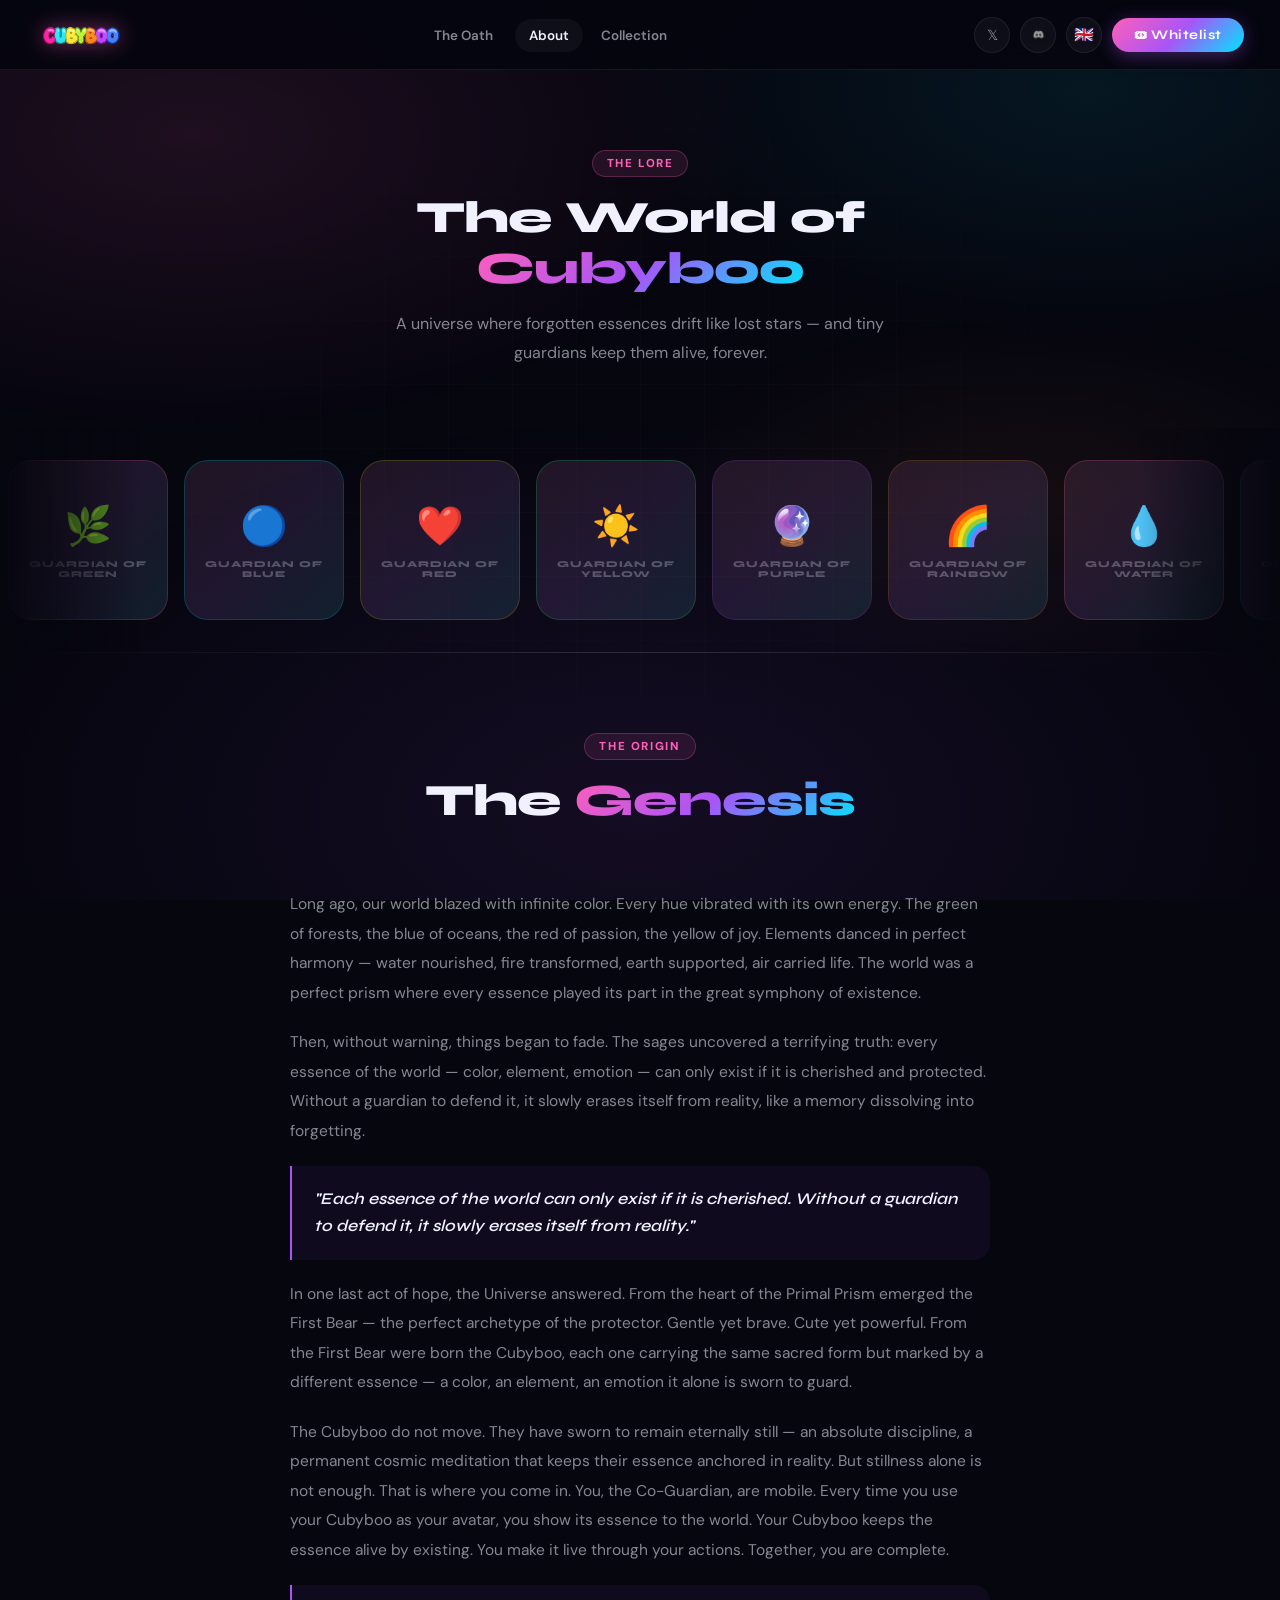
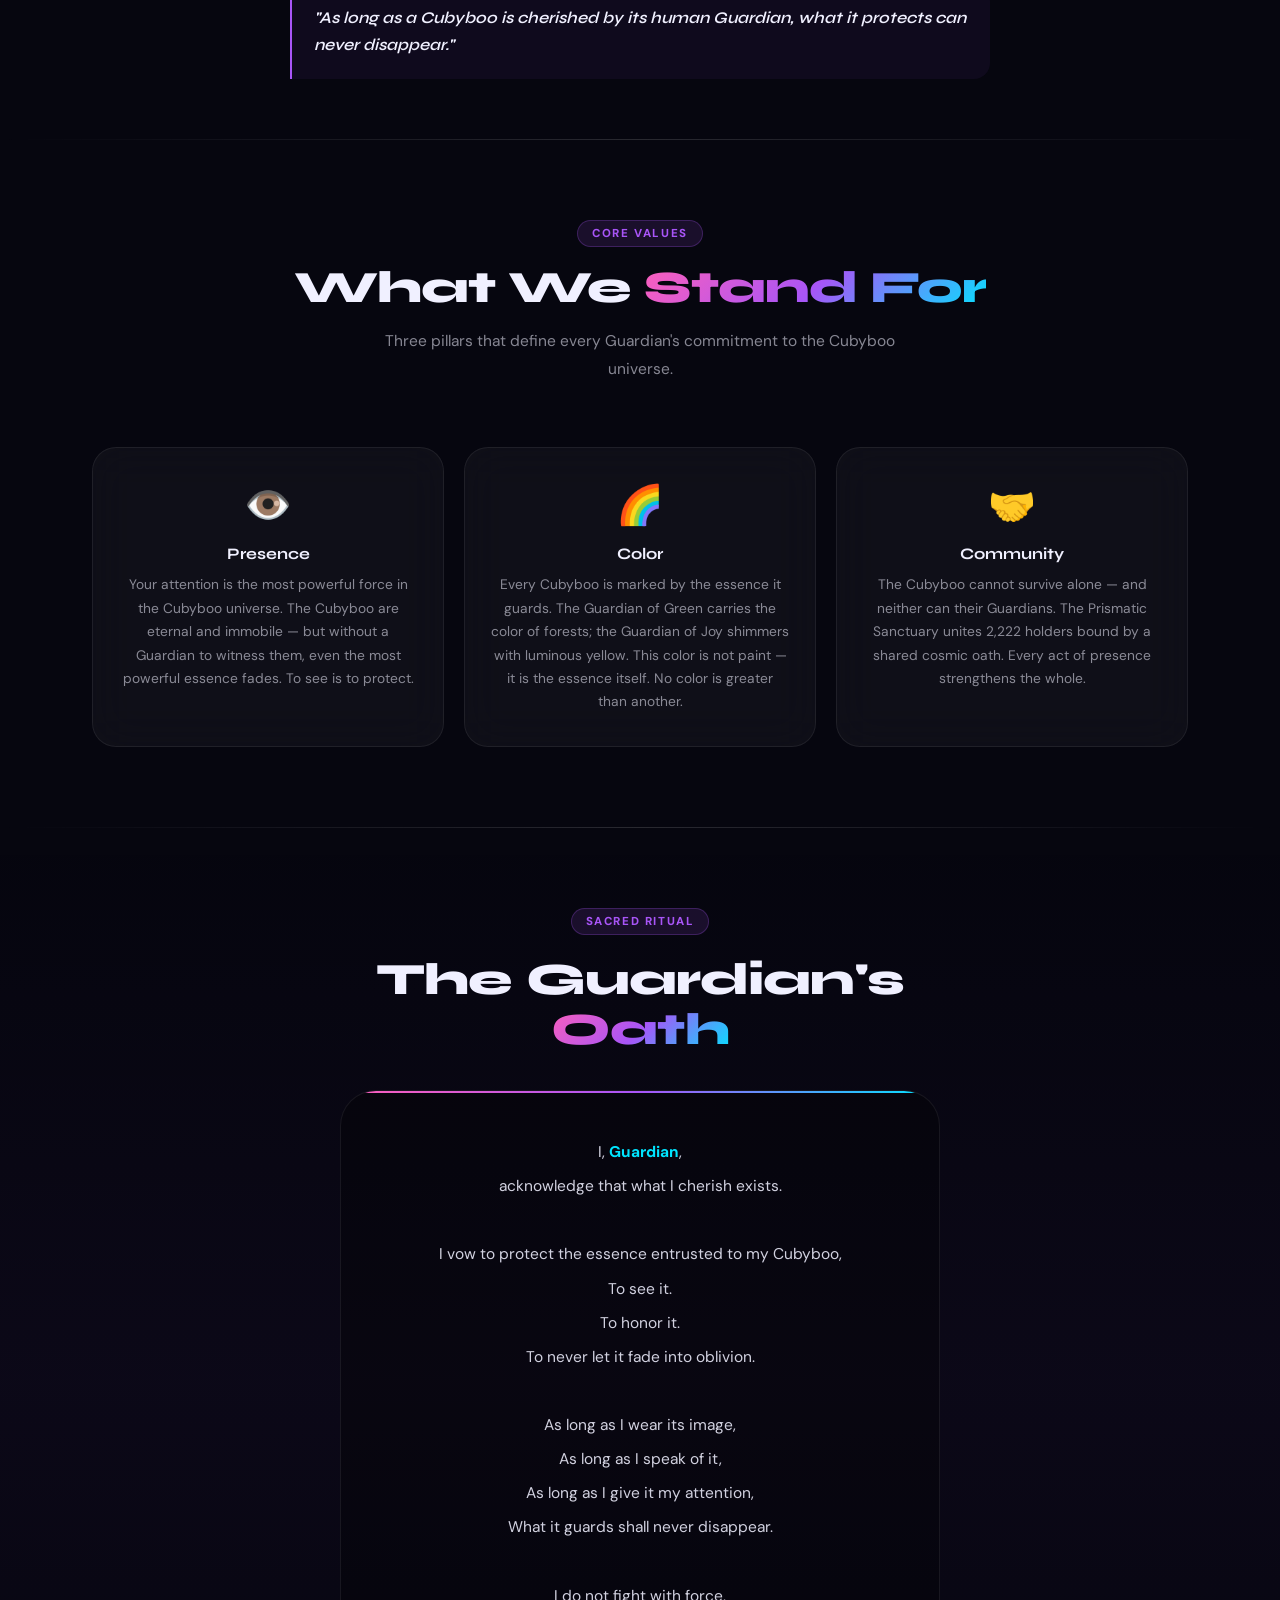
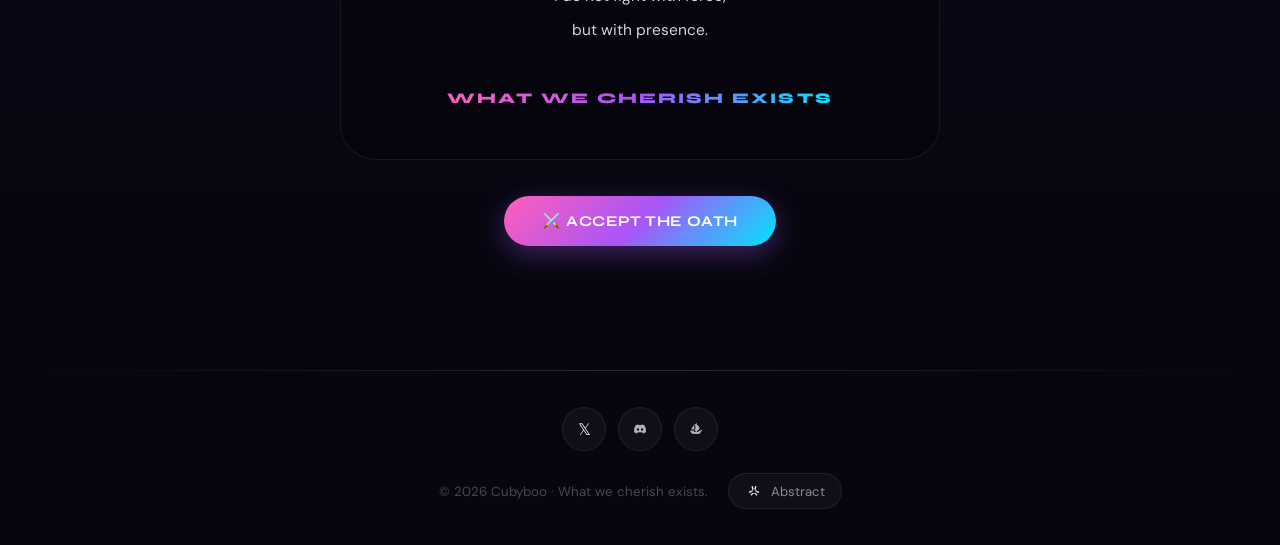
==== about.html @ d386bf65 "Add files via upload" ====
<!DOCTYPE html>
<html lang="en">
<head>
  <meta charset="UTF-8">
  <meta name="viewport" content="width=device-width, initial-scale=1.0">
  <title>About — Cubyboo</title>
  <link rel="preconnect" href="https://fonts.googleapis.com">
  <link rel="preconnect" href="https://fonts.gstatic.com" crossorigin>
  <link href="https://fonts.googleapis.com/css2?family=Syne:wght@400;600;700;800&family=DM+Sans:wght@300;400;500;600;700&display=swap" rel="stylesheet">
  <link rel="stylesheet" href="style.css">
  <style>
    .page-body{padding-top:var(--nav-h);}
    .about-hero{padding:80px 0 60px;text-align:center;}
    .about-hero h1{margin-top:16px;margin-bottom:16px;}
    .about-hero p{font-size:1rem;color:var(--muted);max-width:520px;margin:0 auto;line-height:1.8;}
    .nft-scroll-section{padding:0;overflow:hidden;position:relative;}
    .nft-scroll-section::before,.nft-scroll-section::after{content:'';position:absolute;top:0;bottom:0;width:140px;z-index:2;pointer-events:none;}
    .nft-scroll-section::before{left:0;background:linear-gradient(90deg,var(--bg),transparent);}
    .nft-scroll-section::after{right:0;background:linear-gradient(-90deg,var(--bg),transparent);}
    .nft-track-wrap{display:flex;width:max-content;animation:nftScroll 45s linear infinite;}
    .nft-track-wrap:hover{animation-play-state:paused;}
    .nft-track{display:flex;gap:16px;padding:32px 8px;}
    .nft-card{width:160px;height:160px;border-radius:var(--r-lg);background:var(--surface);border:1px solid var(--border);flex-shrink:0;overflow:hidden;transition:transform .3s,border-color .3s;}
    .nft-card:hover{transform:translateY(-8px) scale(1.05);}
    .nft-card img{width:100%;height:100%;object-fit:cover;display:block;}
    .nft-placeholder{width:100%;height:100%;display:flex;flex-direction:column;align-items:center;justify-content:center;gap:8px;background:linear-gradient(135deg,rgba(255,95,186,.07),rgba(168,85,247,.09),rgba(0,229,255,.07));}
    .nft-placeholder-icon{font-size:2.4rem;}
    .nft-placeholder-label{font-family:'Syne',sans-serif;font-size:.56rem;font-weight:800;letter-spacing:.1em;text-transform:uppercase;color:var(--dim);text-align:center;padding:0 8px;}
    .nft-card:nth-child(6n+1){border-color:rgba(255,95,186,.25);}
    .nft-card:nth-child(6n+2){border-color:rgba(0,229,255,.22);}
    .nft-card:nth-child(6n+3){border-color:rgba(255,224,64,.2);}
    .nft-card:nth-child(6n+4){border-color:rgba(77,255,160,.2);}
    .nft-card:nth-child(6n+5){border-color:rgba(168,85,247,.22);}
    .nft-card:nth-child(6n+6){border-color:rgba(255,140,66,.2);}
    @keyframes nftScroll{from{transform:translateX(0);}to{transform:translateX(-50%);}}
    .lore-section{padding:80px 0 60px;}
    .lore-text{display:flex;flex-direction:column;gap:20px;max-width:700px;margin:0 auto;}
    .lore-text p{font-size:.97rem;color:var(--muted);line-height:1.9;}
    .lore-quote{padding:20px 22px;border-left:2px solid var(--purple);background:rgba(168,85,247,.06);border-radius:0 var(--r-md) var(--r-md) 0;}
    .lore-quote p{font-family:'Syne',sans-serif;font-size:1.02rem;font-weight:600;color:var(--text);font-style:italic;line-height:1.65;}
    .values-section{padding:80px 0;}
    .values-grid{display:grid;grid-template-columns:repeat(3,1fr);gap:20px;}
    .value-card{padding:32px 26px;text-align:center;}
    .value-icon{font-size:2.4rem;margin-bottom:14px;display:block;}
    .value-title{font-family:'Syne',sans-serif;font-size:1rem;font-weight:700;margin-bottom:10px;}
    .value-desc{font-size:.86rem;color:var(--muted);line-height:1.7;}
    @media(max-width:680px){.values-grid{grid-template-columns:1fr;}}
    .oath-teaser{padding:80px 0;text-align:center;background:linear-gradient(180deg,transparent,rgba(168,85,247,.04)50%,transparent);}
    .oath-box{background:rgba(0,0,0,.26);border:1px solid var(--border);border-radius:var(--r-xl);padding:44px 40px;max-width:600px;margin:0 auto 36px;position:relative;overflow:hidden;}
    .oath-box::before{content:'';position:absolute;top:0;left:0;right:0;height:2px;background:var(--grad);}
    .oath-box p{font-size:.97rem;line-height:2.2;text-align:center;color:rgba(240,240,255,.87);white-space:pre-line;}
    .oath-name{font-weight:700;color:var(--cyan);}
    .oath-sig{font-family:'Syne',sans-serif;font-size:.92rem;font-weight:800;letter-spacing:.14em;background:var(--grad);-webkit-background-clip:text;-webkit-text-fill-color:transparent;background-clip:text;}
    @media(max-width:600px){.oath-box{padding:28px 18px;}}
  </style>
</head>
<body>
<div class="bg-layer"><div class="bg-mesh"></div><div class="bg-grid"></div></div>
<div class="particles" id="js-particles"></div>

<nav class="navbar solid" id="js-navbar">
  <a href="index.html" class="nav-logo"><img src="cubyboo-logo.png" alt="Cubyboo"></a>
  <ul class="nav-links">
    <li><a href="home.html" data-i18n="nav_oath">The Oath</a></li>
    <li><a href="whitelist.html" id="nav-wl" style="display:none;" data-i18n="nav_whitelist">Whitelist</a></li>
    <li><a href="about.html" class="active" data-i18n="nav_about">About</a></li>
    <li><a href="collection.html" data-i18n="nav_collection">Collection</a></li>
  </ul>
  <div class="nav-right">
    <a href="https://twitter.com/Cubyboo_NFT" class="nav-social" target="_blank" rel="noopener">𝕏</a>
    <a href="#" class="nav-social" data-soon onclick="return false;"><img src="discord-icon.png" alt="Discord"></a>
    <div id="lang-selector"></div>
    <a href="home.html" class="nav-cta" id="nav-cta" data-i18n="nav_wl_btn">🎟 Whitelist</a>
  </div>
  <div class="nav-burger" id="js-burger"><span></span><span></span><span></span></div>
</nav>
<div class="nav-mobile" id="js-mobile-menu">
  <a href="home.html" data-i18n="nav_oath">The Oath</a>
  <a href="whitelist.html" id="mob-wl" style="display:none;color:var(--purple);font-weight:700;" data-i18n="nav_wl_btn">🎟 Whitelist</a>
  <a href="about.html" data-i18n="nav_about">About</a>
  <a href="collection.html" data-i18n="nav_collection">Collection</a>
</div>

<div class="wrapper page-body">
  <section class="about-hero">
    <div class="container--sm">
      <div class="reveal">
        <span class="eyebrow eyebrow--pink" data-i18n="about_eyebrow">The Lore</span>
        <h1 class="h-lg" data-i18n="about_title">The World of<br><span class="grad-text">Cubyboo</span></h1>
        <p data-i18n="about_sub">A universe where forgotten essences drift like lost stars.</p>
      </div>
    </div>
  </section>

  <!-- NFT SCROLL — replace nft-placeholder with <img src="nft-X.png"> when ready -->
  <div class="nft-scroll-section">
    <div class="nft-track-wrap" id="js-nft-wrap">
      <div class="nft-track" id="js-nft-track">
        <div class="nft-card"><div class="nft-placeholder"><span class="nft-placeholder-icon">🌿</span><span class="nft-placeholder-label">Guardian of Green</span></div></div>
        <div class="nft-card"><div class="nft-placeholder"><span class="nft-placeholder-icon">🔵</span><span class="nft-placeholder-label">Guardian of Blue</span></div></div>
        <div class="nft-card"><div class="nft-placeholder"><span class="nft-placeholder-icon">❤️</span><span class="nft-placeholder-label">Guardian of Red</span></div></div>
        <div class="nft-card"><div class="nft-placeholder"><span class="nft-placeholder-icon">☀️</span><span class="nft-placeholder-label">Guardian of Yellow</span></div></div>
        <div class="nft-card"><div class="nft-placeholder"><span class="nft-placeholder-icon">🔮</span><span class="nft-placeholder-label">Guardian of Purple</span></div></div>
        <div class="nft-card"><div class="nft-placeholder"><span class="nft-placeholder-icon">🌈</span><span class="nft-placeholder-label">Guardian of Rainbow</span></div></div>
        <div class="nft-card"><div class="nft-placeholder"><span class="nft-placeholder-icon">💧</span><span class="nft-placeholder-label">Guardian of Water</span></div></div>
        <div class="nft-card"><div class="nft-placeholder"><span class="nft-placeholder-icon">🔥</span><span class="nft-placeholder-label">Guardian of Fire</span></div></div>
        <div class="nft-card"><div class="nft-placeholder"><span class="nft-placeholder-icon">🏔️</span><span class="nft-placeholder-label">Guardian of Earth</span></div></div>
        <div class="nft-card"><div class="nft-placeholder"><span class="nft-placeholder-icon">🌪️</span><span class="nft-placeholder-label">Guardian of Air</span></div></div>
        <div class="nft-card"><div class="nft-placeholder"><span class="nft-placeholder-icon">💎</span><span class="nft-placeholder-label">Guardian of Crystal</span></div></div>
        <div class="nft-card"><div class="nft-placeholder"><span class="nft-placeholder-icon">😊</span><span class="nft-placeholder-label">Guardian of Joy</span></div></div>
        <div class="nft-card"><div class="nft-placeholder"><span class="nft-placeholder-icon">🦁</span><span class="nft-placeholder-label">Guardian of Courage</span></div></div>
        <div class="nft-card"><div class="nft-placeholder"><span class="nft-placeholder-icon">💕</span><span class="nft-placeholder-label">Guardian of Love</span></div></div>
        <div class="nft-card"><div class="nft-placeholder"><span class="nft-placeholder-icon">🌅</span><span class="nft-placeholder-label">Guardian of Hope</span></div></div>
        <div class="nft-card"><div class="nft-placeholder"><span class="nft-placeholder-icon">☮️</span><span class="nft-placeholder-label">Guardian of Peace</span></div></div>
        <div class="nft-card"><div class="nft-placeholder"><span class="nft-placeholder-icon">🌙</span><span class="nft-placeholder-label">Guardian of Dreams</span></div></div>
        <div class="nft-card"><div class="nft-placeholder"><span class="nft-placeholder-icon">🍂</span><span class="nft-placeholder-label">Guardian of Seasons</span></div></div>
        <div class="nft-card"><div class="nft-placeholder"><span class="nft-placeholder-icon">🎵</span><span class="nft-placeholder-label">Guardian of Music</span></div></div>
        <div class="nft-card"><div class="nft-placeholder"><span class="nft-placeholder-icon">🦸</span><span class="nft-placeholder-label">Guardian of Heroes</span></div></div>
        <div class="nft-card"><div class="nft-placeholder"><span class="nft-placeholder-icon">⭐</span><span class="nft-placeholder-label">Guardian of Stars</span></div></div>
        <div class="nft-card"><div class="nft-placeholder"><span class="nft-placeholder-icon">🐉</span><span class="nft-placeholder-label">Guardian of Myths</span></div></div>
      </div>
    </div>
  </div>

  <div class="divider"></div>

  <section class="lore-section">
    <div class="container">
      <div class="section-header reveal">
        <span class="eyebrow eyebrow--pink" data-i18n="origin_eyebrow">The Origin</span>
        <h2 class="h-lg" style="margin-top:16px;" data-i18n="origin_title">The <span class="grad-text">Genesis</span></h2>
      </div>
      <div class="lore-text reveal rd-1">
        <p data-i18n="lore_p1"></p>
        <p data-i18n="lore_p2"></p>
        <div class="lore-quote"><p data-i18n="lore_q1"></p></div>
        <p data-i18n="lore_p3"></p>
        <p data-i18n="lore_p4"></p>
        <div class="lore-quote"><p data-i18n="lore_q2"></p></div>
      </div>
    </div>
  </section>

  <div class="divider"></div>

  <section class="values-section">
    <div class="container">
      <div class="section-header reveal">
        <span class="eyebrow eyebrow--purple" data-i18n="values_eyebrow">Core Values</span>
        <h2 class="h-lg" style="margin-top:16px;" data-i18n="values_title">What We <span class="grad-text">Stand For</span></h2>
        <p data-i18n="values_sub">Three pillars that define every Guardian's commitment.</p>
      </div>
      <div class="values-grid">
        <div class="card value-card reveal"><span class="value-icon">👁️</span><div class="value-title" data-i18n="val1_title">Presence</div><div class="value-desc" data-i18n="val1_desc"></div></div>
        <div class="card value-card reveal rd-1"><span class="value-icon">🌈</span><div class="value-title" data-i18n="val2_title">Color</div><div class="value-desc" data-i18n="val2_desc"></div></div>
        <div class="card value-card reveal rd-2"><span class="value-icon">🤝</span><div class="value-title" data-i18n="val3_title">Community</div><div class="value-desc" data-i18n="val3_desc"></div></div>
      </div>
    </div>
  </section>

  <div class="divider"></div>

  <section class="oath-teaser">
    <div class="container--sm">
      <div class="reveal">
        <span class="eyebrow eyebrow--purple" style="margin-bottom:20px;display:inline-flex;" data-i18n="oath_teaser_eyebrow">Sacred Ritual</span>
        <h2 class="h-lg" style="margin-bottom:34px;" data-i18n="oath_teaser_title">The Guardian's <span class="grad-text">Oath</span></h2>
      </div>
      <div class="oath-box reveal rd-1">
        <p id="js-oath-text"></p>
      </div>
      <div class="reveal rd-2" id="cta-zone">
        <a href="home.html" class="btn btn-primary btn-lg" data-i18n="cta_oath">⚔️ Accept the Oath</a>
      </div>
    </div>
  </section>

  <footer class="site-footer">
    <div class="divider" style="margin-bottom:36px;"></div>
    <div class="container">
      <ul class="social-list" style="margin-bottom:22px;">
        <li><a href="https://twitter.com/Cubyboo_NFT" class="social-link" target="_blank" rel="noopener">𝕏</a></li>
        <li><a href="#" class="social-link" data-soon onclick="return false;"><img src="discord-icon.png" alt="Discord"></a></li>
        <li><a href="#" class="social-link" data-soon onclick="return false;"><img src="opensea-icon.png" alt="OpenSea"></a></li>
      </ul>
      <div class="footer-bottom">
        <p data-i18n="footer_copy">© 2026 Cubyboo · What we cherish exists.</p>
        <span class="chain-badge"><img src="abstract-icon.png" alt="Abstract" onerror="this.style.display='none'"> Abstract</span>
      </div>
    </div>
  </footer>
</div>

<script src="i18n.js"></script>
<script>
(function(){const el=document.getElementById('js-particles');const c=['#FF5FBA','#00E5FF','#FFE040','#4DFFA0','#A855F7'];for(let i=0;i<28;i++){const p=document.createElement('div');p.className='particle';const s=Math.random()*4+2;p.style.cssText=`width:${s}px;height:${s}px;left:${Math.random()*100}%;background:${c[Math.floor(Math.random()*c.length)]};animation-delay:${Math.random()*20}s;animation-duration:${Math.random()*12+10}s;`;el.appendChild(p);}})();
window.addEventListener('scroll',()=>document.getElementById('js-navbar').classList.toggle('scrolled',window.scrollY>10),{passive:true});
document.getElementById('js-burger').addEventListener('click',()=>document.getElementById('js-mobile-menu').classList.toggle('open'));
document.querySelectorAll('.nav-mobile a').forEach(a=>a.addEventListener('click',()=>document.getElementById('js-mobile-menu').classList.remove('open')));
const obs=new IntersectionObserver(e=>e.forEach(x=>{if(x.isIntersecting)x.target.classList.add('visible');}),{threshold:.1});
document.querySelectorAll('.reveal').forEach(el=>obs.observe(el));

function buildOath(){
  const body=LangManager.get('oath_body');
  const name=LangManager.get('oath_guardian');
  const sig=LangManager.get('oath_sig');
  document.getElementById('js-oath-text').innerHTML=body
    .replace('[GUARDIAN]',`<span class="oath-name">${name}</span>`)
    .replace('[SIG]',`<span class="oath-sig">${sig}</span>`);
}
LangManager.init(); buildOath();
const _s=LangManager.set.bind(LangManager);
LangManager.set=function(l){_s(l);buildOath();};

(function(){
  const track=document.getElementById('js-nft-track');
  const wrap=document.getElementById('js-nft-wrap');
  const clone=track.cloneNode(true); clone.id='';
  wrap.appendChild(clone);
})();

if(localStorage.getItem('cubyboo_oath_signed')==='true'){
  document.getElementById('nav-wl').style.display='';
  document.getElementById('mob-wl').style.display='';
  document.getElementById('nav-cta').href='whitelist.html';
  document.getElementById('cta-zone').innerHTML=`<a href="whitelist.html" class="btn btn-primary btn-lg" data-i18n="cta_wl">${LangManager.get('cta_wl')}</a>`;
}
</script>
</body>
</html>
---- style.css ----
@import url('https://fonts.googleapis.com/css2?family=Syne:wght@400;600;700;800&family=DM+Sans:wght@300;400;500;600;700&display=swap');

:root {
  --pink:#FF5FBA; --cyan:#00E5FF; --yellow:#FFE040; --green:#4DFFA0;
  --orange:#FF8C42; --purple:#A855F7; --blue:#3B82F6;
  --bg:#06060F; --bg2:#0C0C1A; --bg3:#111125;
  --surface:rgba(255,255,255,.04); --surf2:rgba(255,255,255,.07); --surf3:rgba(255,255,255,.11);
  --border:rgba(255,255,255,.07); --bord2:rgba(255,255,255,.14);
  --text:#F0F0FF; --muted:rgba(240,240,255,.55); --dim:rgba(240,240,255,.28);
  --grad:linear-gradient(135deg,var(--pink) 0%,var(--purple) 50%,var(--cyan) 100%);
  --grad2:linear-gradient(135deg,var(--cyan) 0%,var(--purple) 100%);
  --grad3:linear-gradient(135deg,var(--pink) 0%,var(--orange) 100%);
  --grad4:linear-gradient(135deg,var(--green) 0%,var(--cyan) 100%);
  --r-sm:8px; --r-md:16px; --r-lg:24px; --r-xl:36px; --r-full:999px;
  --nav-h:70px;
}

*,*::before,*::after{margin:0;padding:0;box-sizing:border-box;}
html{scroll-behavior:smooth;}
body{font-family:'DM Sans',sans-serif;background:var(--bg);color:var(--text);overflow-x:hidden;-webkit-font-smoothing:antialiased;}
::-webkit-scrollbar{width:5px;}
::-webkit-scrollbar-track{background:var(--bg);}
::-webkit-scrollbar-thumb{background:rgba(168,85,247,.45);border-radius:3px;}

/* BG */
.bg-layer{position:fixed;inset:0;z-index:0;pointer-events:none;}
.bg-mesh{position:absolute;inset:0;background:radial-gradient(ellipse 80% 60% at 15% 15%,rgba(255,95,186,.10) 0%,transparent 55%),radial-gradient(ellipse 70% 50% at 85% 10%,rgba(0,229,255,.08) 0%,transparent 55%),radial-gradient(ellipse 100% 80% at 50% 90%,rgba(168,85,247,.09) 0%,transparent 55%),radial-gradient(ellipse 60% 40% at 80% 55%,rgba(255,140,66,.06) 0%,transparent 50%);animation:meshDrift 30s ease-in-out infinite;}
@keyframes meshDrift{0%,100%{transform:translate(0,0) scale(1);}33%{transform:translate(15px,-15px) scale(1.02);}66%{transform:translate(-12px,12px) scale(.99);}}
.bg-grid{position:absolute;inset:0;background-image:linear-gradient(rgba(255,255,255,.016) 1px,transparent 1px),linear-gradient(90deg,rgba(255,255,255,.016) 1px,transparent 1px);background-size:64px 64px;mask-image:radial-gradient(ellipse at 50% 50%,black 20%,transparent 70%);}

/* PARTICLES */
.particles{position:fixed;inset:0;z-index:1;pointer-events:none;overflow:hidden;}
.particle{position:absolute;border-radius:50%;opacity:0;animation:particleRise linear infinite;}
@keyframes particleRise{0%{transform:translateY(110vh) scale(0);opacity:0;}5%{opacity:.7;}95%{opacity:.3;}100%{transform:translateY(-10vh) scale(1.5);opacity:0;}}

/* LAYOUT */
.wrapper{position:relative;z-index:10;}
.container{max-width:1160px;margin:0 auto;padding:0 32px;}
.container--md{max-width:860px;margin:0 auto;padding:0 32px;}
.container--sm{max-width:680px;margin:0 auto;padding:0 32px;}
.section{padding:110px 0;}
.section-header{text-align:center;margin-bottom:64px;}
.section-header p{font-size:.97rem;color:var(--muted);max-width:520px;margin:14px auto 0;line-height:1.8;}
.divider{height:1px;background:linear-gradient(90deg,transparent,var(--bord2),transparent);}
@media(max-width:768px){.container,.container--md,.container--sm{padding:0 20px;}.section{padding:80px 0;}}

/* NAVBAR */
.navbar{position:fixed;top:0;left:0;right:0;z-index:100;height:var(--nav-h);display:flex;align-items:center;justify-content:space-between;padding:0 36px;gap:20px;transition:background .4s,border-color .4s;border-bottom:1px solid transparent;}
.navbar.scrolled{background:rgba(6,6,15,.88);backdrop-filter:blur(24px);-webkit-backdrop-filter:blur(24px);border-color:var(--border);}
.navbar.solid{background:rgba(6,6,15,.95);backdrop-filter:blur(24px);-webkit-backdrop-filter:blur(24px);border-color:var(--border);}
.nav-logo{display:flex;align-items:center;flex-shrink:0;text-decoration:none;}
.nav-logo img{height:30px;width:auto;filter:drop-shadow(0 0 10px rgba(255,95,186,.4));transition:filter .3s;}
.nav-logo:hover img{filter:drop-shadow(0 0 20px rgba(255,95,186,.7));}
.nav-links{display:flex;align-items:center;gap:4px;list-style:none;}
.nav-links a{padding:8px 14px;border-radius:var(--r-full);font-size:.84rem;font-weight:600;color:var(--muted);text-decoration:none;transition:all .2s;}
.nav-links a:hover,.nav-links a.active{color:var(--text);background:var(--surface);}
.nav-right{display:flex;align-items:center;gap:10px;flex-shrink:0;}
.nav-social{width:36px;height:36px;border-radius:50%;background:var(--surface);border:1px solid var(--border);display:flex;align-items:center;justify-content:center;color:var(--muted);text-decoration:none;font-size:.88rem;transition:all .25s;position:relative;}
.nav-social img{width:15px;height:15px;object-fit:contain;filter:brightness(0) invert(.6);}
.nav-social:hover{border-color:var(--cyan);color:var(--text);background:rgba(0,229,255,.08);}
.nav-social[data-soon]::before{content:'SOON';position:absolute;top:-30px;left:50%;transform:translateX(-50%) translateY(4px);background:var(--orange);color:#fff;font-size:.6rem;font-weight:800;padding:2px 7px;border-radius:4px;opacity:0;transition:all .2s;pointer-events:none;white-space:nowrap;}
.nav-social[data-soon]:hover::before{opacity:1;transform:translateX(-50%) translateY(0);}
.nav-cta{padding:9px 22px;border-radius:var(--r-full);background:var(--grad);color:#fff;text-decoration:none;font-family:'Syne',sans-serif;font-size:.82rem;font-weight:700;letter-spacing:.04em;box-shadow:0 4px 18px rgba(168,85,247,.35);transition:all .25s cubic-bezier(.34,1.56,.64,1);white-space:nowrap;}
.nav-cta:hover{transform:translateY(-2px);box-shadow:0 8px 28px rgba(168,85,247,.55);}
.nav-burger{display:none;flex-direction:column;gap:5px;cursor:pointer;padding:4px;}
.nav-burger span{width:22px;height:2px;background:var(--text);border-radius:2px;transition:all .3s;}
.nav-mobile{display:none;position:fixed;top:var(--nav-h);left:0;right:0;z-index:99;background:rgba(6,6,15,.97);backdrop-filter:blur(24px);border-bottom:1px solid var(--border);flex-direction:column;padding:16px 28px 28px;gap:2px;}
.nav-mobile.open{display:flex;animation:fadeUp .2s ease;}
.nav-mobile a{padding:13px 4px;font-size:.97rem;font-weight:600;color:var(--muted);text-decoration:none;border-bottom:1px solid var(--border);transition:color .2s;}
.nav-mobile a:last-child{border-bottom:none;}
.nav-mobile a:hover{color:var(--text);}
@media(max-width:900px){.nav-links{display:none;}.nav-burger{display:flex;}}
@media(max-width:560px){.navbar{padding:0 20px;}.nav-right .nav-social{display:none;}.nav-right .nav-social:first-child{display:flex;}}

/* TYPOGRAPHY */
.h-xl{font-family:'Syne',sans-serif;font-size:clamp(2.8rem,6.5vw,4.5rem);font-weight:800;line-height:1.06;letter-spacing:-.03em;}
.h-lg{font-family:'Syne',sans-serif;font-size:clamp(1.9rem,3.8vw,2.8rem);font-weight:800;line-height:1.13;letter-spacing:-.02em;}
.h-md{font-family:'Syne',sans-serif;font-size:1.3rem;font-weight:700;}
.grad-text{background:var(--grad);-webkit-background-clip:text;-webkit-text-fill-color:transparent;background-clip:text;}
.grad-text2{background:var(--grad2);-webkit-background-clip:text;-webkit-text-fill-color:transparent;background-clip:text;}

/* EYEBROW */
.eyebrow{display:inline-flex;align-items:center;gap:8px;padding:5px 14px;border-radius:var(--r-full);font-size:.72rem;font-weight:800;letter-spacing:.14em;text-transform:uppercase;}
.eyebrow--purple{background:rgba(168,85,247,.12);border:1px solid rgba(168,85,247,.25);color:var(--purple);}
.eyebrow--pink{background:rgba(255,95,186,.10);border:1px solid rgba(255,95,186,.25);color:var(--pink);}
.eyebrow--cyan{background:rgba(0,229,255,.08);border:1px solid rgba(0,229,255,.22);color:var(--cyan);}
.eyebrow--orange{background:rgba(255,140,66,.10);border:1px solid rgba(255,140,66,.25);color:var(--orange);}
.eyebrow-dot{width:6px;height:6px;border-radius:50%;background:currentColor;animation:blink 2s ease-in-out infinite;}

/* BUTTONS */
.btn{display:inline-flex;align-items:center;justify-content:center;gap:9px;padding:13px 28px;border:none;border-radius:var(--r-full);font-family:'Syne',sans-serif;font-size:.88rem;font-weight:700;letter-spacing:.04em;text-transform:uppercase;text-decoration:none;cursor:pointer;transition:all .25s cubic-bezier(.34,1.56,.64,1);position:relative;overflow:hidden;white-space:nowrap;}
.btn-lg{padding:16px 38px;font-size:.93rem;}
.btn-xl{padding:20px 56px;font-size:1rem;}
.btn-full{width:100%;}
.btn-primary{background:var(--grad);color:#fff;box-shadow:0 8px 28px rgba(168,85,247,.35);}
.btn-primary:hover{transform:translateY(-3px) scale(1.02);box-shadow:0 16px 44px rgba(168,85,247,.55);}
.btn-secondary{background:var(--surf2);color:var(--text);border:1px solid var(--bord2);}
.btn-secondary:hover{transform:translateY(-2px);background:var(--surf3);}
.btn-ghost{background:transparent;color:var(--muted);border:1px solid var(--border);}
.btn-ghost:hover{color:var(--text);border-color:var(--bord2);background:var(--surface);}
.btn:disabled{opacity:.35;cursor:not-allowed;transform:none!important;box-shadow:none!important;}

/* CARD */
.card{background:var(--surface);border:1px solid var(--border);border-radius:var(--r-lg);backdrop-filter:blur(20px);position:relative;overflow:hidden;}
.card::before{content:'';position:absolute;inset:0;border-radius:inherit;padding:1px;background:linear-gradient(135deg,rgba(255,95,186,.2),rgba(168,85,247,.12),rgba(0,229,255,.2));-webkit-mask:linear-gradient(#fff 0 0)content-box,linear-gradient(#fff 0 0);-webkit-mask-composite:xor;mask-composite:exclude;pointer-events:none;opacity:0;transition:opacity .4s;}
.card:hover::before{opacity:1;}

/* PILLS */
.pill{display:inline-flex;align-items:center;padding:4px 12px;border-radius:var(--r-full);font-size:.7rem;font-weight:800;letter-spacing:.08em;text-transform:uppercase;}
.pill--purple{background:rgba(168,85,247,.12);border:1px solid rgba(168,85,247,.28);color:var(--purple);}
.pill--pink{background:rgba(255,95,186,.10);border:1px solid rgba(255,95,186,.25);color:var(--pink);}
.pill--cyan{background:rgba(0,229,255,.08);border:1px solid rgba(0,229,255,.22);color:var(--cyan);}
.pill--green{background:rgba(77,255,160,.08);border:1px solid rgba(77,255,160,.22);color:var(--green);}
.pill--orange{background:rgba(255,140,66,.10);border:1px solid rgba(255,140,66,.25);color:var(--orange);}

/* FORMS */
.field-group{display:flex;flex-direction:column;gap:7px;}
.field-label{font-size:.78rem;font-weight:700;letter-spacing:.08em;text-transform:uppercase;color:var(--muted);}
.field-label .req{color:var(--pink);}
.field-label .opt{font-weight:400;text-transform:none;letter-spacing:0;color:var(--dim);font-size:.75rem;}
.field-input{width:100%;padding:13px 17px;background:rgba(255,255,255,.04);border:1px solid var(--border);border-radius:var(--r-md);color:var(--text);font-family:'DM Sans',sans-serif;font-size:.93rem;transition:all .2s;}
.field-input::placeholder{color:var(--dim);}
.field-input:focus{outline:none;border-color:var(--cyan);background:rgba(0,229,255,.04);box-shadow:0 0 0 3px rgba(0,229,255,.1);}
.field-hint{font-size:.76rem;color:var(--dim);line-height:1.5;}

/* PROGRESS */
.progress-wrap{display:flex;flex-direction:column;gap:10px;}
.progress-meta{display:flex;justify-content:space-between;align-items:center;}
.progress-label{font-size:.75rem;font-weight:700;letter-spacing:.1em;text-transform:uppercase;color:var(--muted);}
.progress-val{font-family:'Syne',sans-serif;font-size:1.3rem;font-weight:800;background:var(--grad2);-webkit-background-clip:text;-webkit-text-fill-color:transparent;background-clip:text;}
.progress-track{height:7px;background:rgba(255,255,255,.06);border-radius:99px;overflow:hidden;}
.progress-fill{height:100%;border-radius:99px;background:linear-gradient(90deg,var(--pink),var(--yellow),var(--cyan));box-shadow:0 0 14px rgba(0,229,255,.4);position:relative;transition:width 1.2s cubic-bezier(.4,0,.2,1);}
.progress-fill::after{content:'';position:absolute;inset:0;background:linear-gradient(90deg,transparent,rgba(255,255,255,.4),transparent);animation:shimmer 2.5s infinite;}
@keyframes shimmer{from{transform:translateX(-100%);}to{transform:translateX(100%);}}

/* STEPS */
.steps-list{display:flex;flex-direction:column;gap:10px;}
.step-item{display:flex;align-items:flex-start;gap:15px;padding:16px 18px;background:var(--surface);border:1px solid var(--border);border-radius:var(--r-md);transition:all .25s;}
.step-item:hover{background:var(--surf2);border-color:var(--bord2);transform:translateX(4px);}
.step-num{width:32px;height:32px;border-radius:50%;flex-shrink:0;background:var(--grad3);display:flex;align-items:center;justify-content:center;font-family:'Syne',sans-serif;font-size:.8rem;font-weight:800;box-shadow:0 4px 10px rgba(255,95,186,.3);}
.step-body h3{font-family:'Syne',sans-serif;font-size:.9rem;font-weight:700;margin-bottom:3px;}
.step-body p{font-size:.8rem;color:var(--muted);line-height:1.5;margin-bottom:4px;}
.step-body a{font-size:.8rem;font-weight:600;color:var(--cyan);text-decoration:none;transition:color .2s;}
.step-body a:hover{color:var(--pink);}
.step-item.is-done{border-color:rgba(77,255,160,.2);}
.step-item.is-done .step-num{background:var(--grad4);}
.step-item.is-done::after{content:'✓';font-size:1rem;color:var(--green);font-weight:700;margin-left:auto;align-self:center;}
@media(max-width:600px){.step-item:hover{transform:none;}}

/* CHECKBOX */
.check-row{display:flex;align-items:flex-start;gap:13px;padding:14px 17px;background:var(--surface);border:1px solid var(--border);border-radius:var(--r-md);cursor:pointer;transition:all .2s;}
.check-row:hover{background:var(--surf2);border-color:var(--bord2);}
.check-row input[type="checkbox"]{width:18px;height:18px;margin-top:2px;flex-shrink:0;cursor:pointer;accent-color:var(--purple);}

/* NOTICE */
.notice{padding:14px 18px;border-radius:var(--r-md);font-size:.83rem;line-height:1.65;}
.notice--warning{background:rgba(255,140,66,.07);border:1px solid rgba(255,140,66,.22);color:rgba(240,240,255,.8);}
.notice--warning strong{color:var(--orange);}

/* SUCCESS */
.success-box{display:none;text-align:center;padding:36px 24px;background:rgba(77,255,160,.05);border:1px solid rgba(77,255,160,.18);border-radius:var(--r-lg);}
.success-box.is-visible{display:block;animation:scaleIn .4s cubic-bezier(.34,1.56,.64,1);}
.success-box__icon{font-size:3.2rem;margin-bottom:14px;}
.success-box__title{font-family:'Syne',sans-serif;font-size:1.5rem;font-weight:800;color:var(--green);margin-bottom:9px;}
.success-box__text{font-size:.92rem;color:var(--muted);line-height:1.7;}

/* STATUS */
.status-badge{display:inline-flex;align-items:center;gap:9px;padding:9px 22px;border-radius:99px;font-family:'Syne',sans-serif;font-size:.78rem;font-weight:700;letter-spacing:.07em;text-transform:uppercase;}
.status-badge--pending{background:rgba(255,140,66,.10);border:1px solid rgba(255,140,66,.28);color:var(--orange);}
.status-dot{width:7px;height:7px;border-radius:50%;background:currentColor;animation:blink 1.8s ease-in-out infinite;}

/* INFO BOX */
.info-box{background:rgba(0,0,0,.2);border:1px solid var(--border);border-radius:var(--r-md);padding:22px;}
.info-box__title{font-family:'Syne',sans-serif;font-size:.75rem;font-weight:800;letter-spacing:.12em;text-transform:uppercase;color:var(--purple);margin-bottom:14px;}
.info-row{display:flex;align-items:flex-start;gap:12px;font-size:.85rem;color:var(--muted);line-height:1.6;padding:8px 0;border-bottom:1px solid rgba(255,255,255,.04);}
.info-row:last-child{border-bottom:none;padding-bottom:0;}
.info-row__icon{font-size:.95rem;flex-shrink:0;margin-top:2px;}

/* SOCIAL */
.social-list{display:flex;justify-content:center;gap:12px;list-style:none;}
.social-link{width:44px;height:44px;border-radius:50%;background:var(--surface);border:1px solid var(--border);display:flex;align-items:center;justify-content:center;color:var(--text);text-decoration:none;font-size:1rem;transition:all .25s;position:relative;}
.social-link img{width:18px;height:18px;object-fit:contain;filter:brightness(0) invert(.7);}
.social-link:hover{border-color:var(--cyan);background:rgba(0,229,255,.08);transform:translateY(-3px);box-shadow:0 6px 18px rgba(0,229,255,.18);}
.social-link[data-soon]::before{content:'SOON';position:absolute;top:-30px;left:50%;transform:translateX(-50%) translateY(4px);background:var(--orange);color:#fff;font-size:.6rem;font-weight:800;padding:2px 7px;border-radius:4px;opacity:0;transition:all .2s;pointer-events:none;}
.social-link[data-soon]:hover::before{opacity:1;transform:translateX(-50%) translateY(0);}

/* CHAIN BADGE */
.chain-badge{display:inline-flex;align-items:center;gap:8px;padding:8px 16px;background:var(--surface);border:1px solid var(--border);border-radius:var(--r-full);font-size:.82rem;color:var(--muted);}
.chain-badge img{width:18px;height:18px;object-fit:contain;}

/* FOOTER */
.site-footer{text-align:center;padding:44px 28px 36px;color:var(--dim);font-size:.83rem;}
.footer-bottom{display:flex;align-items:center;justify-content:center;gap:20px;flex-wrap:wrap;}

/* ROADMAP */
.roadmap-line{position:relative;}
.roadmap-line::before{content:'';position:absolute;left:50%;top:0;bottom:0;width:1px;background:linear-gradient(var(--bg),var(--bord2) 15%,var(--bord2) 85%,var(--bg));transform:translateX(-50%);}
.rm-items{display:flex;flex-direction:column;}
.rm-item{display:grid;grid-template-columns:1fr 64px 1fr;align-items:center;padding:20px 0;}
.rm-item:nth-child(odd) .rm-content{grid-column:1;text-align:right;padding-right:36px;}
.rm-item:nth-child(odd) .rm-empty{grid-column:3;}
.rm-item:nth-child(even) .rm-content{grid-column:3;text-align:left;padding-left:36px;}
.rm-item:nth-child(even) .rm-empty{grid-column:1;}
.rm-node{grid-column:2;display:flex;flex-direction:column;align-items:center;gap:5px;z-index:2;}
.rm-dot{width:44px;height:44px;border-radius:50%;display:flex;align-items:center;justify-content:center;font-size:1.05rem;border:2px solid var(--border);background:var(--bg2);transition:all .3s;}
.rm-item.is-active .rm-dot{background:var(--grad);border-color:transparent;box-shadow:0 0 28px rgba(168,85,247,.55);}
.rm-item.is-done .rm-dot{background:var(--grad4);border-color:transparent;}
.rm-phase{font-size:.58rem;font-weight:800;letter-spacing:.1em;text-transform:uppercase;color:var(--dim);}
.rm-content h3{font-family:'Syne',sans-serif;font-size:.97rem;font-weight:700;margin-bottom:7px;}
.rm-content p{font-size:.82rem;color:var(--muted);line-height:1.65;}
.rm-tag{display:inline-block;margin-bottom:8px;}
@media(max-width:680px){.roadmap-line::before{left:22px;transform:none;}.rm-item{grid-template-columns:44px 1fr;}.rm-item:nth-child(odd) .rm-content,.rm-item:nth-child(even) .rm-content{grid-column:2;text-align:left;padding:0 0 0 18px;}.rm-item:nth-child(odd) .rm-empty,.rm-item:nth-child(even) .rm-empty{display:none;}.rm-node{grid-column:1;}}

/* TRAITS */
.traits-grid{display:grid;grid-template-columns:repeat(3,1fr);gap:14px;}
.trait-card{padding:24px 18px;text-align:center;}
.trait-icon{font-size:2rem;margin-bottom:10px;display:block;}
.trait-name{font-family:'Syne',sans-serif;font-size:.87rem;font-weight:700;margin-bottom:4px;}
.trait-count{font-size:.74rem;color:var(--muted);}
.trait-bar-wrap{margin-top:10px;height:4px;background:rgba(255,255,255,.06);border-radius:99px;overflow:hidden;}
.trait-bar{height:100%;border-radius:99px;background:var(--grad);}
@media(max-width:560px){.traits-grid{grid-template-columns:repeat(2,1fr);}}

/* ABOUT */
.about-grid{display:grid;grid-template-columns:1fr 1fr;gap:56px;align-items:center;}
.about-visual{aspect-ratio:1;border-radius:var(--r-xl);background:linear-gradient(135deg,rgba(255,95,186,.07),rgba(168,85,247,.09),rgba(0,229,255,.07));border:1px solid var(--border);display:flex;align-items:center;justify-content:center;animation:float 5.5s ease-in-out infinite;position:relative;overflow:hidden;}
.about-visual::before{content:'';position:absolute;top:-50%;left:-50%;width:200%;height:200%;background:conic-gradient(from 0deg,var(--pink),var(--cyan),var(--yellow),var(--purple),var(--pink));animation:rotate 12s linear infinite;opacity:.05;}
.about-placeholder{position:relative;z-index:1;font-family:'Syne',sans-serif;font-size:.72rem;font-weight:700;letter-spacing:.12em;text-transform:uppercase;color:var(--dim);text-align:center;padding:24px;}
.about-placeholder span{display:block;font-size:3.5rem;margin-bottom:12px;}
.about-text{display:flex;flex-direction:column;gap:18px;}
.about-text p{font-size:.95rem;color:var(--muted);line-height:1.85;}
.about-quote{padding:18px 20px;border-left:2px solid var(--purple);background:rgba(168,85,247,.06);border-radius:0 var(--r-md) var(--r-md) 0;}
.about-quote p{font-family:'Syne',sans-serif;font-size:1.02rem;font-weight:600;color:var(--text);font-style:italic;line-height:1.6;}
@media(max-width:768px){.about-grid{grid-template-columns:1fr;}.about-visual{max-width:300px;margin:0 auto;}}

/* FAQ */
.faq-list{display:flex;flex-direction:column;gap:9px;max-width:720px;margin:0 auto;}
.faq-item{border-radius:var(--r-md);border:1px solid var(--border);overflow:hidden;}
.faq-q{width:100%;padding:17px 20px;background:var(--surface);display:flex;align-items:center;justify-content:space-between;gap:14px;font-family:'Syne',sans-serif;font-size:.88rem;font-weight:700;color:var(--text);cursor:pointer;border:none;text-align:left;transition:background .2s;}
.faq-q:hover{background:var(--surf2);}
.faq-arrow{font-size:.9rem;transition:transform .3s;flex-shrink:0;color:var(--purple);}
.faq-item.open .faq-arrow{transform:rotate(180deg);}
.faq-a{display:none;padding:0 20px 16px;font-size:.86rem;color:var(--muted);line-height:1.75;background:var(--surface);}
.faq-item.open .faq-a{display:block;animation:fadeUp .25s ease;}

/* ANIMATIONS */
@keyframes float{0%,100%{transform:translateY(0);}50%{transform:translateY(-12px);}}
@keyframes rotate{100%{transform:rotate(360deg);}}
@keyframes fadeUp{from{opacity:0;transform:translateY(20px);}to{opacity:1;transform:translateY(0);}}
@keyframes fadeIn{from{opacity:0;}to{opacity:1;}}
@keyframes scaleIn{from{opacity:0;transform:scale(.94);}to{opacity:1;transform:scale(1);}}
@keyframes blink{0%,100%{opacity:1;}50%{opacity:.25;}}
@keyframes wobble{0%,100%{transform:rotate(-4deg) scale(1);}50%{transform:rotate(4deg) scale(1.06);}}

/* REVEAL */
.reveal{opacity:0;transform:translateY(26px);transition:opacity .7s ease,transform .7s ease;}
.reveal.visible{opacity:1;transform:translateY(0);}
.rd-1{transition-delay:.12s;}.rd-2{transition-delay:.24s;}.rd-3{transition-delay:.36s;}.rd-4{transition-delay:.48s;}

/* SHARED JS SNIPPET */

/* ── LANG SELECTOR ── */
.lang-wrap { position:relative; }
.lang-btn {
  width:36px; height:36px; border-radius:50%;
  background:var(--surface); border:1px solid var(--border);
  font-size:1rem; cursor:pointer; display:flex; align-items:center;
  justify-content:center; transition:all .2s;
}
.lang-btn:hover { border-color:var(--cyan); background:rgba(0,229,255,.08); }
.lang-dropdown {
  display:none; position:absolute; top:calc(100% + 8px); right:0;
  background:rgba(12,12,26,.97); border:1px solid var(--border);
  border-radius:var(--r-md); overflow:hidden; min-width:140px;
  box-shadow:0 12px 36px rgba(0,0,0,.5); backdrop-filter:blur(24px); z-index:200;
}
.lang-dropdown.open { display:flex; flex-direction:column; animation:fadeUp .18s ease; }
.lang-opt {
  padding:10px 16px; background:none; border:none; color:var(--muted);
  font-family:'DM Sans',sans-serif; font-size:.85rem; font-weight:500;
  text-align:left; cursor:pointer; transition:all .15s; display:flex; gap:9px; align-items:center;
}
.lang-opt:hover { background:var(--surface); color:var(--text); }
.lang-opt.active { color:var(--cyan); font-weight:700; }
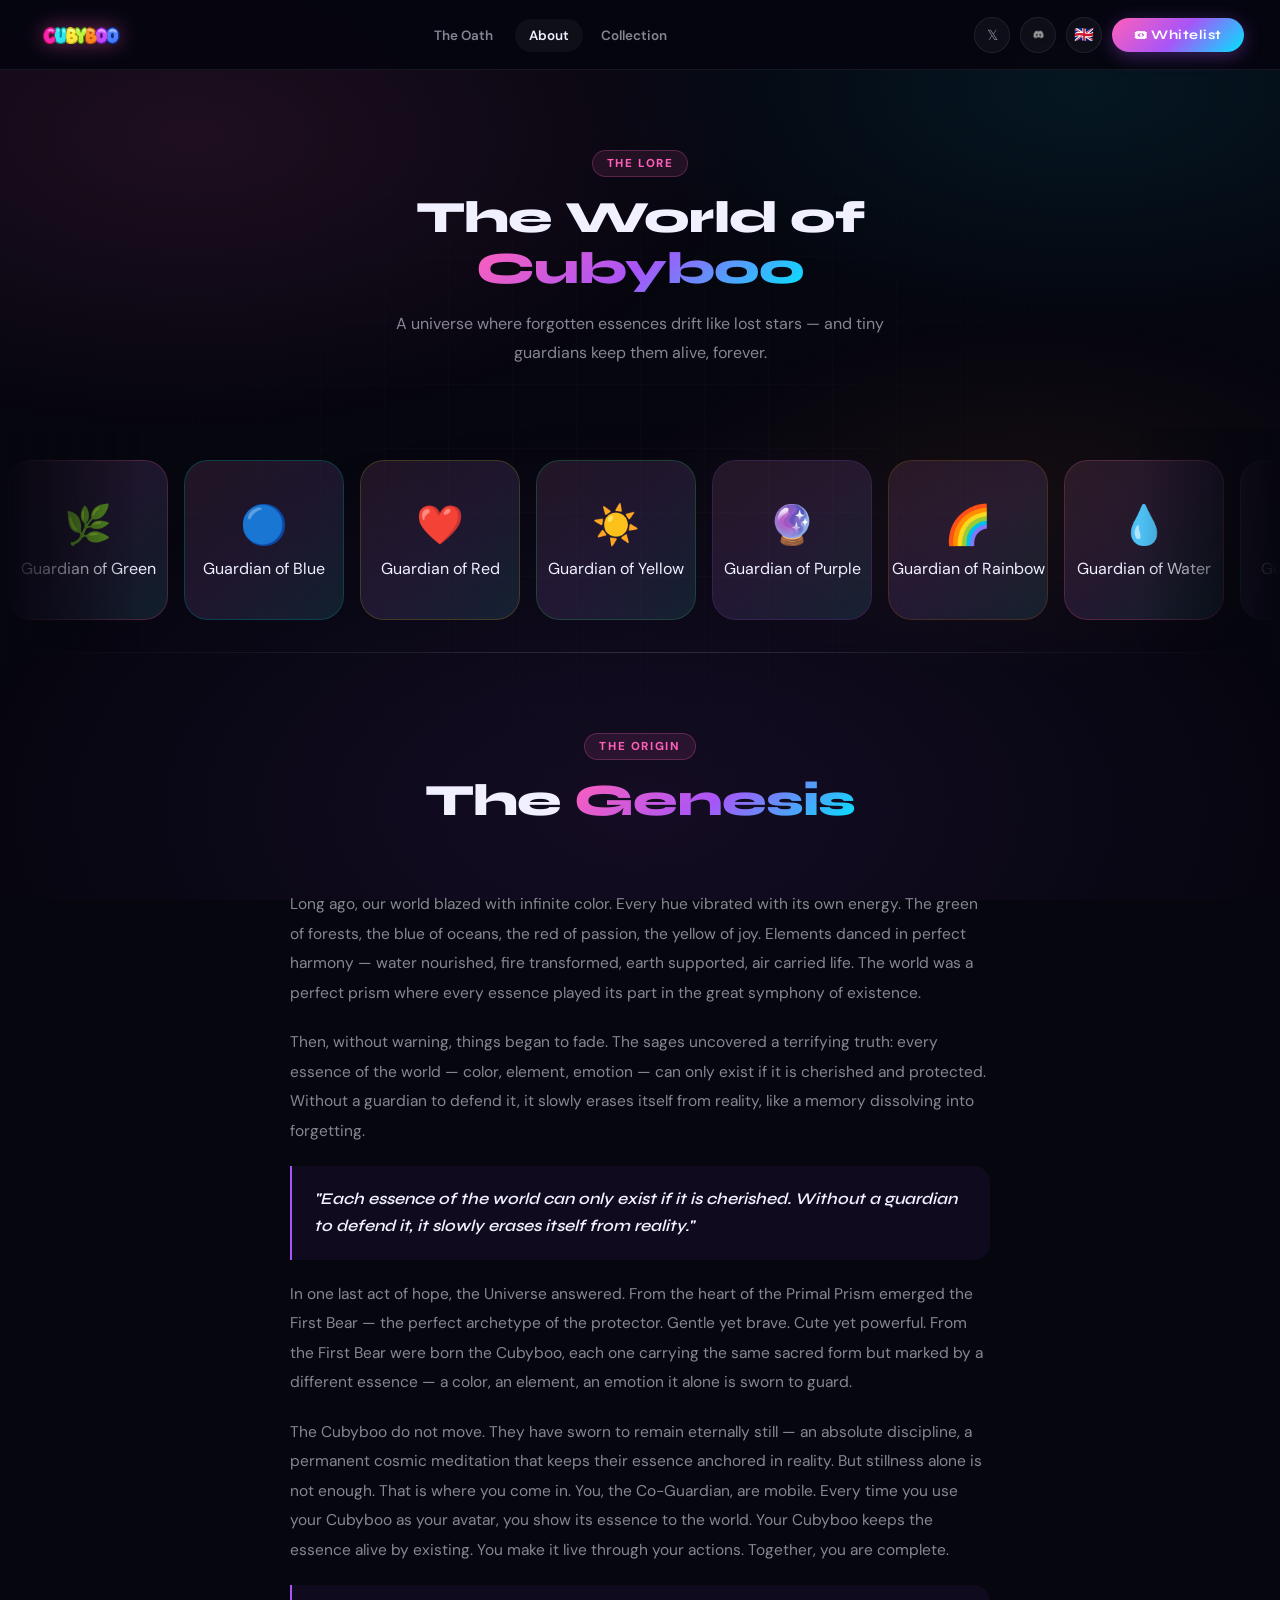
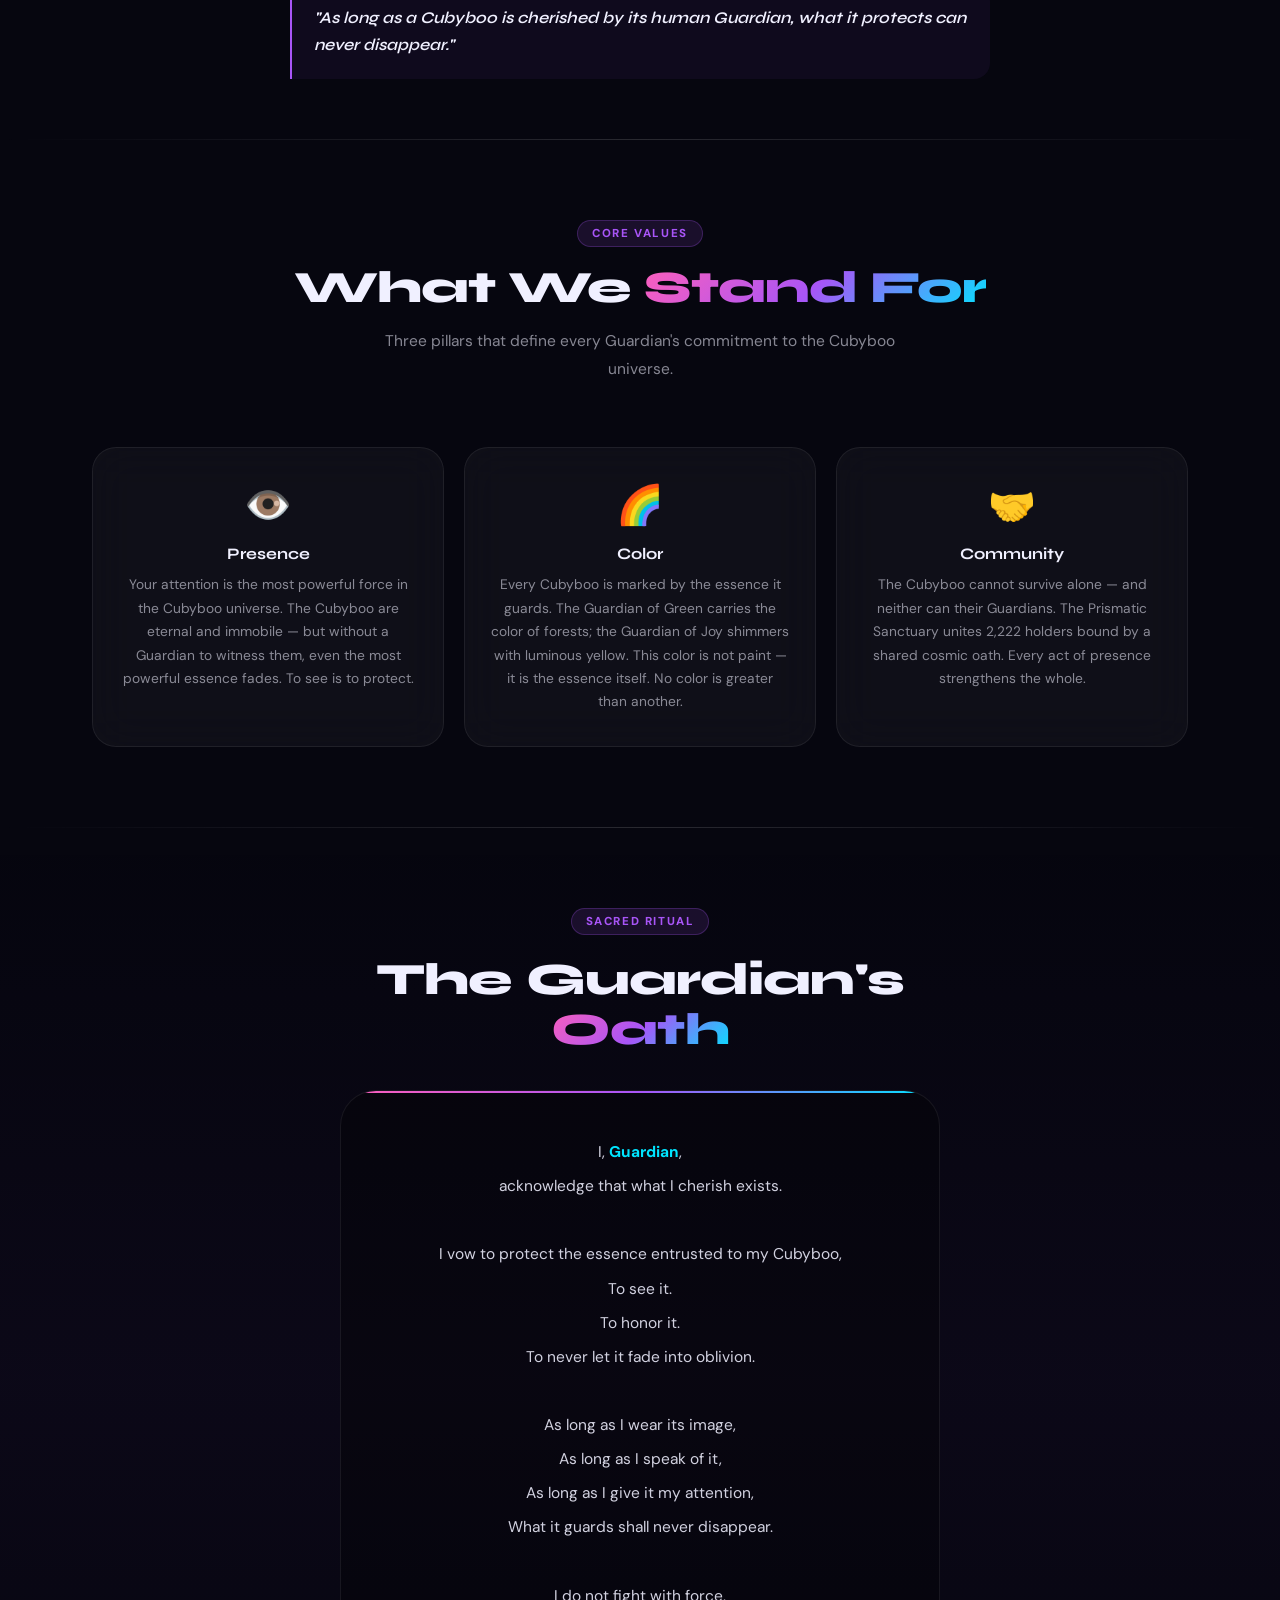
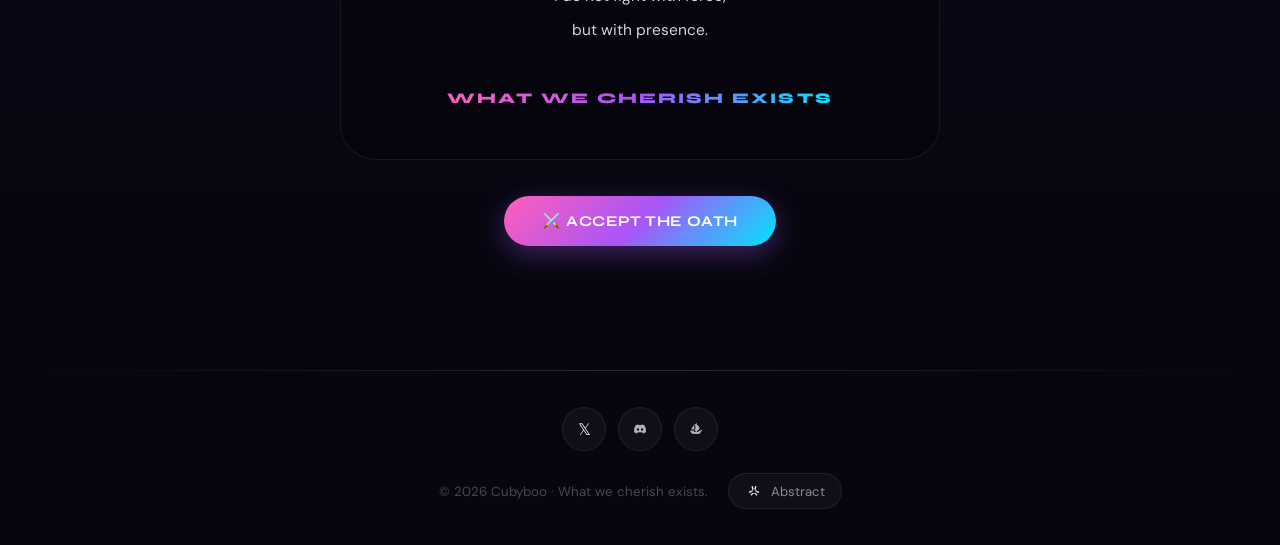
==== commit 5fed459e: "Update about.html" ====
--- a/about.html
+++ b/about.html
@@ -96,28 +96,28 @@
   <div class="nft-scroll-section">
     <div class="nft-track-wrap" id="js-nft-wrap">
       <div class="nft-track" id="js-nft-track">
-        <div class="nft-card"><div class="nft-placeholder"><span class="nft-placeholder-icon">🌿</span><span class="nft-placeholder-label">Guardian of Green</span></div></div>
-        <div class="nft-card"><div class="nft-placeholder"><span class="nft-placeholder-icon">🔵</span><span class="nft-placeholder-label">Guardian of Blue</span></div></div>
-        <div class="nft-card"><div class="nft-placeholder"><span class="nft-placeholder-icon">❤️</span><span class="nft-placeholder-label">Guardian of Red</span></div></div>
-        <div class="nft-card"><div class="nft-placeholder"><span class="nft-placeholder-icon">☀️</span><span class="nft-placeholder-label">Guardian of Yellow</span></div></div>
-        <div class="nft-card"><div class="nft-placeholder"><span class="nft-placeholder-icon">🔮</span><span class="nft-placeholder-label">Guardian of Purple</span></div></div>
-        <div class="nft-card"><div class="nft-placeholder"><span class="nft-placeholder-icon">🌈</span><span class="nft-placeholder-label">Guardian of Rainbow</span></div></div>
-        <div class="nft-card"><div class="nft-placeholder"><span class="nft-placeholder-icon">💧</span><span class="nft-placeholder-label">Guardian of Water</span></div></div>
-        <div class="nft-card"><div class="nft-placeholder"><span class="nft-placeholder-icon">🔥</span><span class="nft-placeholder-label">Guardian of Fire</span></div></div>
-        <div class="nft-card"><div class="nft-placeholder"><span class="nft-placeholder-icon">🏔️</span><span class="nft-placeholder-label">Guardian of Earth</span></div></div>
+        <div class="nft-card"><div class="nft-placeholder"><span class="nft-placeholder-icon">🌿</span><span class="green-cubyboo.jpg">Guardian of Green</span></div></div>
+        <div class="nft-card"><div class="nft-placeholder"><span class="nft-placeholder-icon">🔵</span><span class="blue-cubyboo.jpg">Guardian of Blue</span></div></div>
+        <div class="nft-card"><div class="nft-placeholder"><span class="nft-placeholder-icon">❤️</span><span class="red-cubyboo.jpg">Guardian of Red</span></div></div>
+        <div class="nft-card"><div class="nft-placeholder"><span class="nft-placeholder-icon">☀️</span><span class="yellow-cubyboo.jpg">Guardian of Yellow</span></div></div>
+        <div class="nft-card"><div class="nft-placeholder"><span class="nft-placeholder-icon">🔮</span><span class="purple-cubyboo.jpg">Guardian of Purple</span></div></div>
+        <div class="nft-card"><div class="nft-placeholder"><span class="nft-placeholder-icon">🌈</span><span class="rainbow-cubyboo.jpg">Guardian of Rainbow</span></div></div>
+        <div class="nft-card"><div class="nft-placeholder"><span class="nft-placeholder-icon">💧</span><span class="water-cubyboo.jpg">Guardian of Water</span></div></div>
+        <div class="nft-card"><div class="nft-placeholder"><span class="nft-placeholder-icon">🔥</span><span class="fire-cubyboo.jpg">Guardian of Fire</span></div></div>
+        <div class="nft-card"><div class="nft-placeholder"><span class="nft-placeholder-icon">🏔️</span><span class="earth-cubyboo.jpg">Guardian of Earth</span></div></div>
         <div class="nft-card"><div class="nft-placeholder"><span class="nft-placeholder-icon">🌪️</span><span class="nft-placeholder-label">Guardian of Air</span></div></div>
         <div class="nft-card"><div class="nft-placeholder"><span class="nft-placeholder-icon">💎</span><span class="nft-placeholder-label">Guardian of Crystal</span></div></div>
-        <div class="nft-card"><div class="nft-placeholder"><span class="nft-placeholder-icon">😊</span><span class="nft-placeholder-label">Guardian of Joy</span></div></div>
-        <div class="nft-card"><div class="nft-placeholder"><span class="nft-placeholder-icon">🦁</span><span class="nft-placeholder-label">Guardian of Courage</span></div></div>
-        <div class="nft-card"><div class="nft-placeholder"><span class="nft-placeholder-icon">💕</span><span class="nft-placeholder-label">Guardian of Love</span></div></div>
-        <div class="nft-card"><div class="nft-placeholder"><span class="nft-placeholder-icon">🌅</span><span class="nft-placeholder-label">Guardian of Hope</span></div></div>
-        <div class="nft-card"><div class="nft-placeholder"><span class="nft-placeholder-icon">☮️</span><span class="nft-placeholder-label">Guardian of Peace</span></div></div>
-        <div class="nft-card"><div class="nft-placeholder"><span class="nft-placeholder-icon">🌙</span><span class="nft-placeholder-label">Guardian of Dreams</span></div></div>
+        <div class="nft-card"><div class="nft-placeholder"><span class="nft-placeholder-icon">😊</span><span class="joy-cubyboo.jpg">Guardian of Joy</span></div></div>
+        <div class="nft-card"><div class="nft-placeholder"><span class="nft-placeholder-icon">🦁</span><span class="courage-cubyboo.jpg">Guardian of Courage</span></div></div>
+        <div class="nft-card"><div class="nft-placeholder"><span class="nft-placeholder-icon">💕</span><span class="love-cubyboo.jpg">Guardian of Love</span></div></div>
+        <div class="nft-card"><div class="nft-placeholder"><span class="nft-placeholder-icon">🌅</span><span class="hope-cubyboo.jpg">Guardian of Hope</span></div></div>
+        <div class="nft-card"><div class="nft-placeholder"><span class="nft-placeholder-icon">☮️</span><span class="peace-cubyboo.jpg">Guardian of Peace</span></div></div>
+        <div class="nft-card"><div class="nft-placeholder"><span class="nft-placeholder-icon">🌙</span><span class="dreams-cubyboo.jpg">Guardian of Dreams</span></div></div>
         <div class="nft-card"><div class="nft-placeholder"><span class="nft-placeholder-icon">🍂</span><span class="nft-placeholder-label">Guardian of Seasons</span></div></div>
         <div class="nft-card"><div class="nft-placeholder"><span class="nft-placeholder-icon">🎵</span><span class="nft-placeholder-label">Guardian of Music</span></div></div>
-        <div class="nft-card"><div class="nft-placeholder"><span class="nft-placeholder-icon">🦸</span><span class="nft-placeholder-label">Guardian of Heroes</span></div></div>
-        <div class="nft-card"><div class="nft-placeholder"><span class="nft-placeholder-icon">⭐</span><span class="nft-placeholder-label">Guardian of Stars</span></div></div>
-        <div class="nft-card"><div class="nft-placeholder"><span class="nft-placeholder-icon">🐉</span><span class="nft-placeholder-label">Guardian of Myths</span></div></div>
+        <div class="nft-card"><div class="nft-placeholder"><span class="nft-placeholder-icon">🦸</span><span class="heroes-cubyboo.jpg">Guardian of Heroes</span></div></div>
+        <div class="nft-card"><div class="nft-placeholder"><span class="nft-placeholder-icon">⭐</span><span class="stars-cubyboo.jpg">Guardian of Stars</span></div></div>
+        <div class="nft-card"><div class="nft-placeholder"><span class="nft-placeholder-icon">🐉</span><span class="myths-cubyboo.jpg">Guardian of Myths</span></div></div>
       </div>
     </div>
   </div>
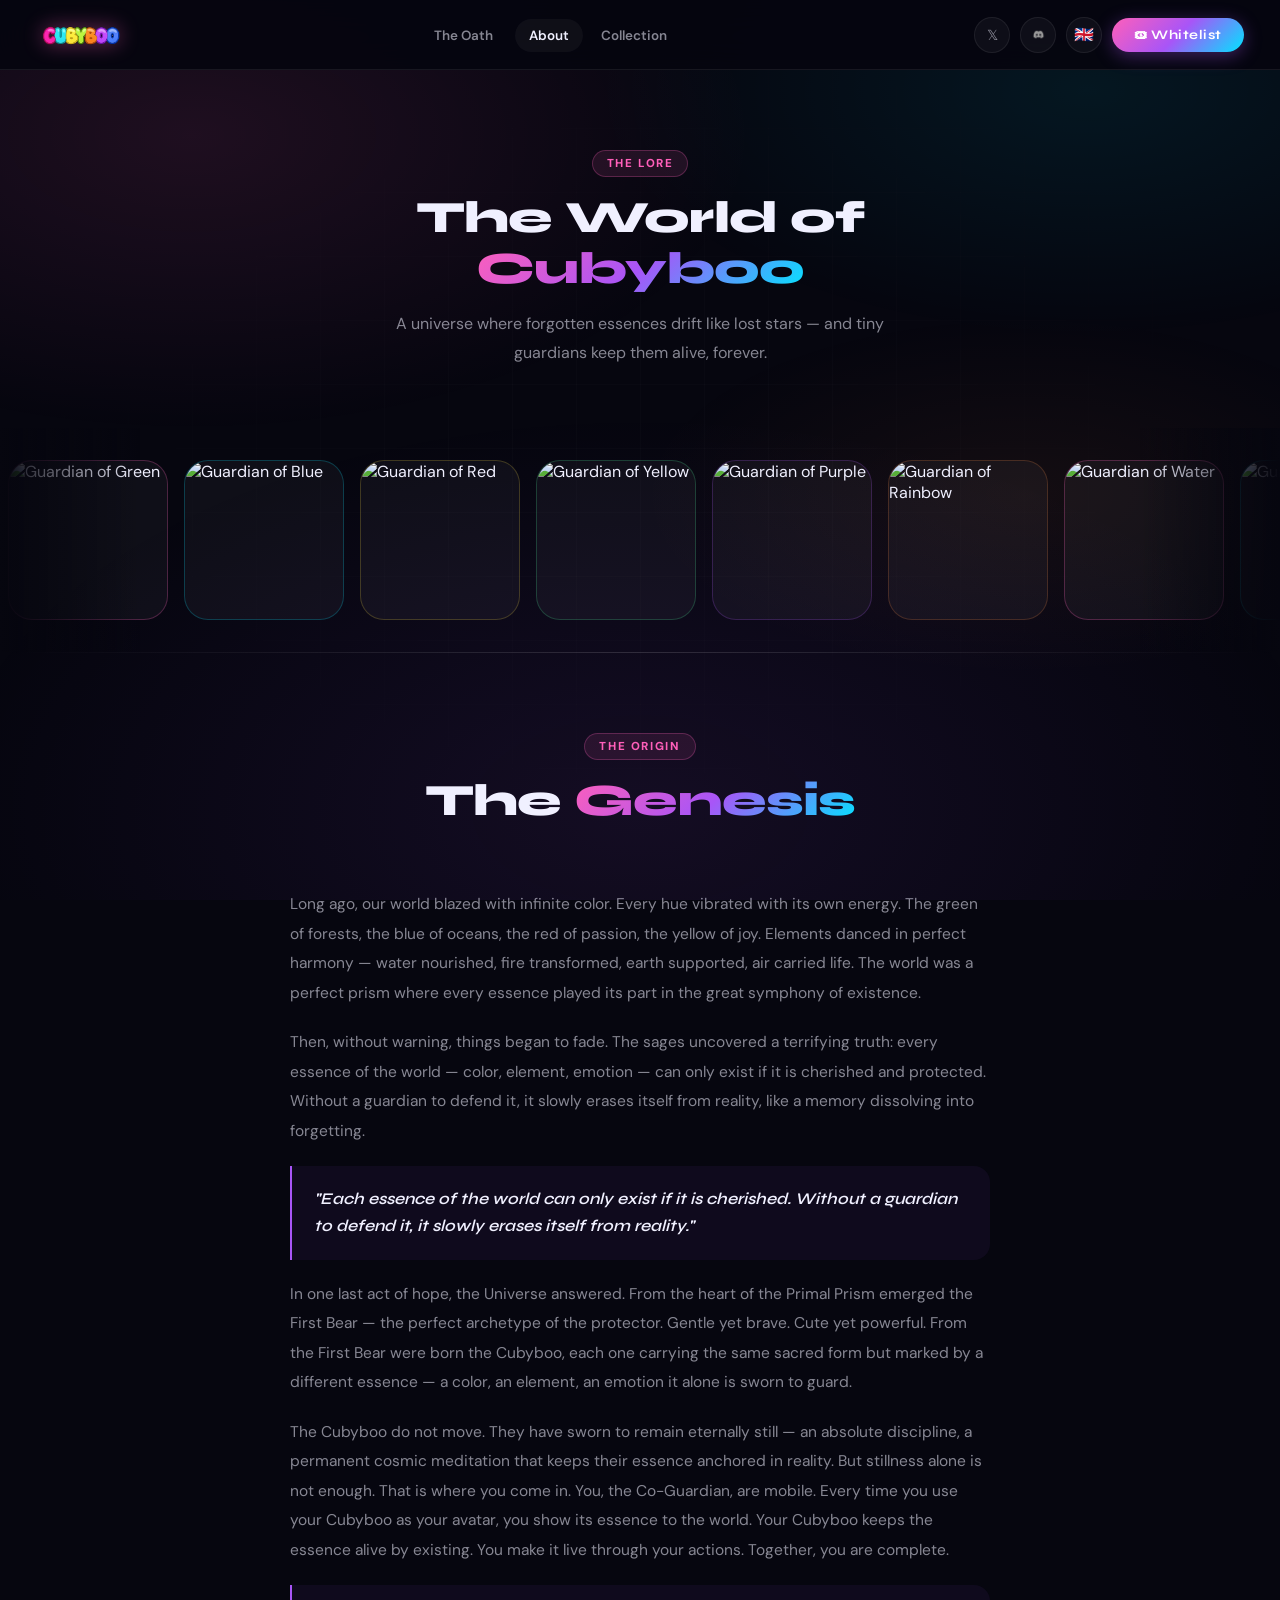
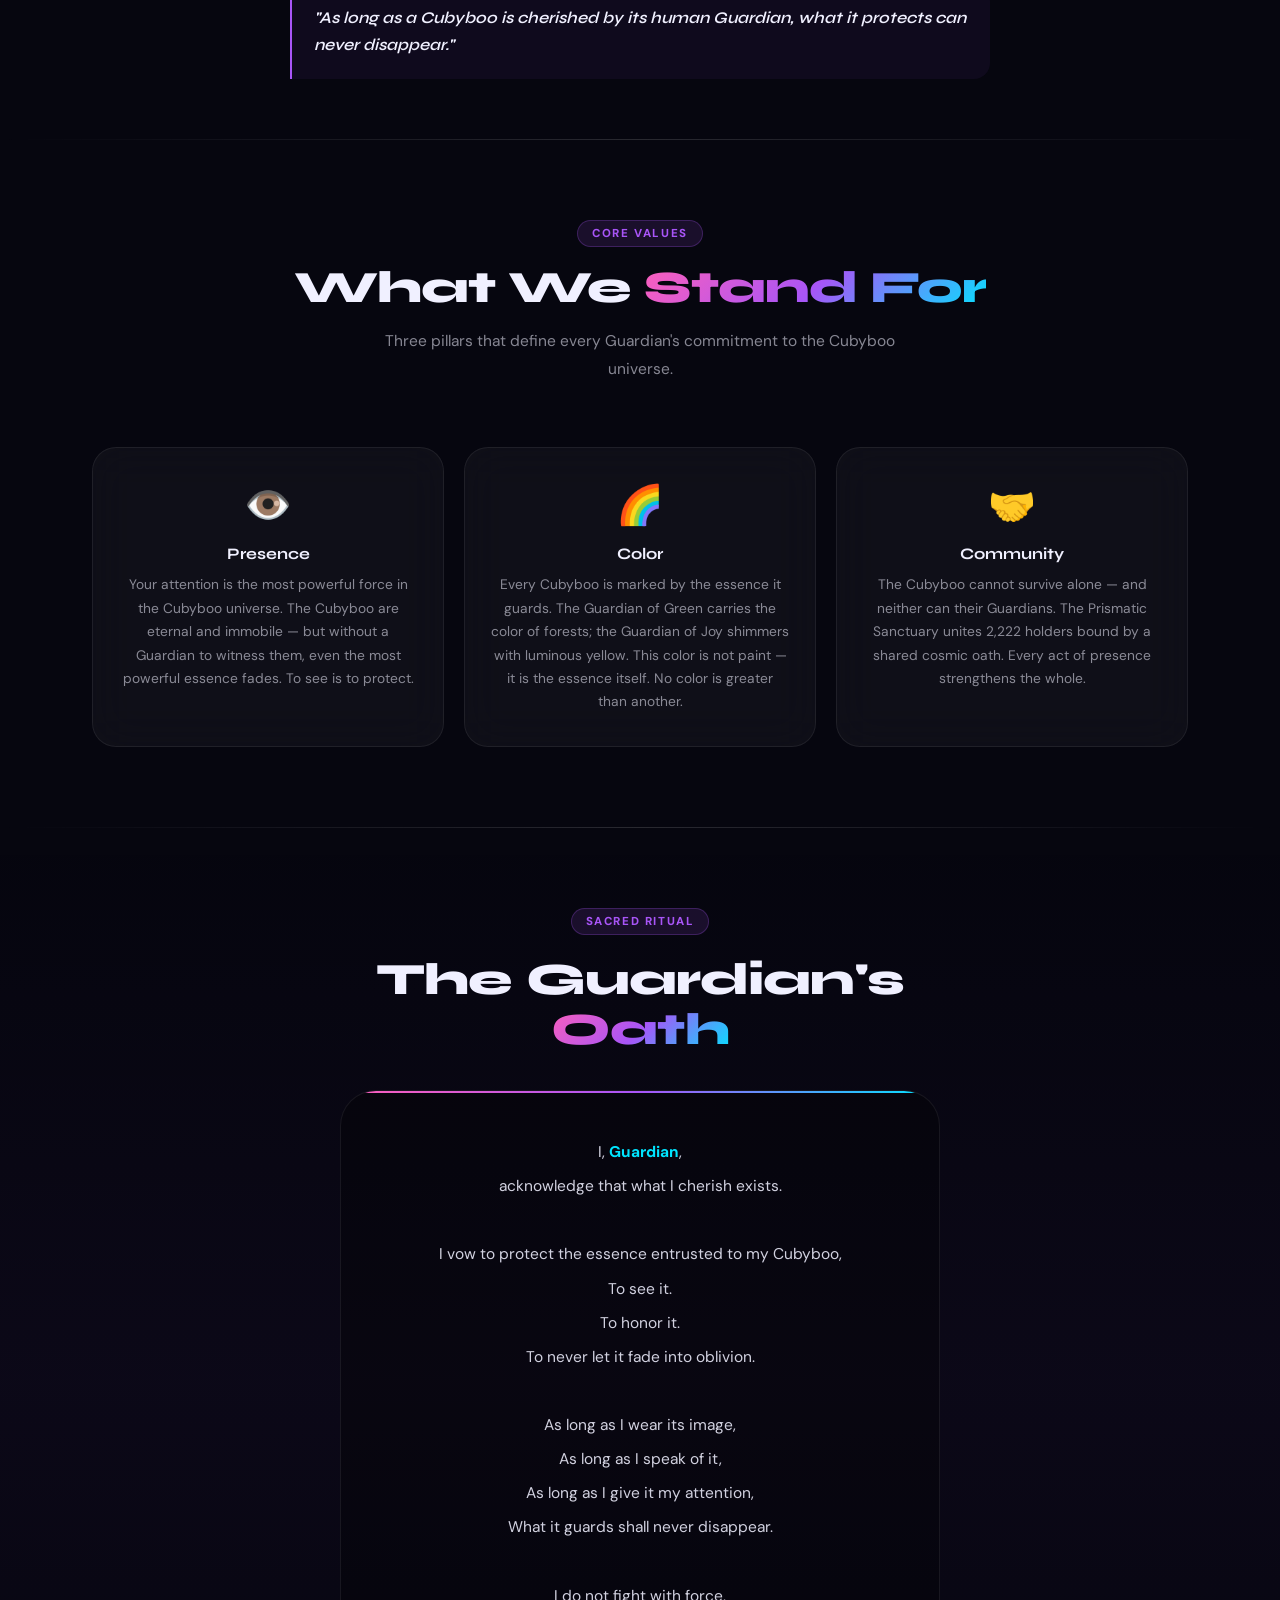
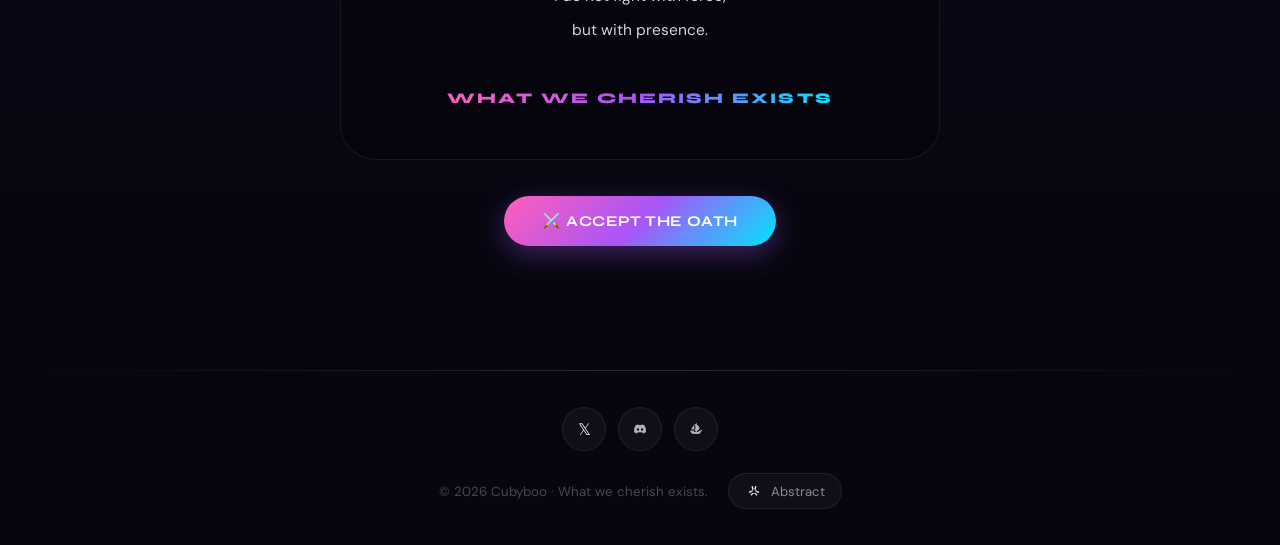
==== commit 1bb78980: "Update about.html" ====
--- a/about.html
+++ b/about.html
@@ -96,28 +96,28 @@
   <div class="nft-scroll-section">
     <div class="nft-track-wrap" id="js-nft-wrap">
       <div class="nft-track" id="js-nft-track">
-        <div class="nft-card"><div class="nft-placeholder"><span class="nft-placeholder-icon">🌿</span><span class="green-cubyboo.jpg">Guardian of Green</span></div></div>
-        <div class="nft-card"><div class="nft-placeholder"><span class="nft-placeholder-icon">🔵</span><span class="blue-cubyboo.jpg">Guardian of Blue</span></div></div>
-        <div class="nft-card"><div class="nft-placeholder"><span class="nft-placeholder-icon">❤️</span><span class="red-cubyboo.jpg">Guardian of Red</span></div></div>
-        <div class="nft-card"><div class="nft-placeholder"><span class="nft-placeholder-icon">☀️</span><span class="yellow-cubyboo.jpg">Guardian of Yellow</span></div></div>
-        <div class="nft-card"><div class="nft-placeholder"><span class="nft-placeholder-icon">🔮</span><span class="purple-cubyboo.jpg">Guardian of Purple</span></div></div>
-        <div class="nft-card"><div class="nft-placeholder"><span class="nft-placeholder-icon">🌈</span><span class="rainbow-cubyboo.jpg">Guardian of Rainbow</span></div></div>
-        <div class="nft-card"><div class="nft-placeholder"><span class="nft-placeholder-icon">💧</span><span class="water-cubyboo.jpg">Guardian of Water</span></div></div>
-        <div class="nft-card"><div class="nft-placeholder"><span class="nft-placeholder-icon">🔥</span><span class="fire-cubyboo.jpg">Guardian of Fire</span></div></div>
-        <div class="nft-card"><div class="nft-placeholder"><span class="nft-placeholder-icon">🏔️</span><span class="earth-cubyboo.jpg">Guardian of Earth</span></div></div>
-        <div class="nft-card"><div class="nft-placeholder"><span class="nft-placeholder-icon">🌪️</span><span class="nft-placeholder-label">Guardian of Air</span></div></div>
-        <div class="nft-card"><div class="nft-placeholder"><span class="nft-placeholder-icon">💎</span><span class="nft-placeholder-label">Guardian of Crystal</span></div></div>
-        <div class="nft-card"><div class="nft-placeholder"><span class="nft-placeholder-icon">😊</span><span class="joy-cubyboo.jpg">Guardian of Joy</span></div></div>
-        <div class="nft-card"><div class="nft-placeholder"><span class="nft-placeholder-icon">🦁</span><span class="courage-cubyboo.jpg">Guardian of Courage</span></div></div>
-        <div class="nft-card"><div class="nft-placeholder"><span class="nft-placeholder-icon">💕</span><span class="love-cubyboo.jpg">Guardian of Love</span></div></div>
-        <div class="nft-card"><div class="nft-placeholder"><span class="nft-placeholder-icon">🌅</span><span class="hope-cubyboo.jpg">Guardian of Hope</span></div></div>
-        <div class="nft-card"><div class="nft-placeholder"><span class="nft-placeholder-icon">☮️</span><span class="peace-cubyboo.jpg">Guardian of Peace</span></div></div>
-        <div class="nft-card"><div class="nft-placeholder"><span class="nft-placeholder-icon">🌙</span><span class="dreams-cubyboo.jpg">Guardian of Dreams</span></div></div>
-        <div class="nft-card"><div class="nft-placeholder"><span class="nft-placeholder-icon">🍂</span><span class="nft-placeholder-label">Guardian of Seasons</span></div></div>
-        <div class="nft-card"><div class="nft-placeholder"><span class="nft-placeholder-icon">🎵</span><span class="nft-placeholder-label">Guardian of Music</span></div></div>
-        <div class="nft-card"><div class="nft-placeholder"><span class="nft-placeholder-icon">🦸</span><span class="heroes-cubyboo.jpg">Guardian of Heroes</span></div></div>
-        <div class="nft-card"><div class="nft-placeholder"><span class="nft-placeholder-icon">⭐</span><span class="stars-cubyboo.jpg">Guardian of Stars</span></div></div>
-        <div class="nft-card"><div class="nft-placeholder"><span class="nft-placeholder-icon">🐉</span><span class="myths-cubyboo.jpg">Guardian of Myths</span></div></div>
+<div class="nft-card"><img src="green-cubyboo.jpg" alt="Guardian of Green"></div>
+<div class="nft-card"><img src="blue-cubyboo.jpg" alt="Guardian of Blue"></div>
+<div class="nft-card"><img src="red-cubyboo.jpg" alt="Guardian of Red"></div>
+<div class="nft-card"><img src="yellow-cubyboo.jpg" alt="Guardian of Yellow"></div>
+<div class="nft-card"><img src="purple-cubyboo.jpg" alt="Guardian of Purple"></div>
+<div class="nft-card"><img src="rainbow-cubyboo.jpg" alt="Guardian of Rainbow"></div>
+<div class="nft-card"><img src="water-cubyboo.jpg" alt="Guardian of Water"></div>
+<div class="nft-card"><img src="fire-cubyboo.jpg" alt="Guardian of Fire"></div>
+<div class="nft-card"><img src="earth-cubyboo.jpg" alt="Guardian of Earth"></div>
+<div class="nft-card"><div class="nft-placeholder"><span class="nft-placeholder-icon">🌪️</span><span class="nft-placeholder-label">Guardian of Air</span></div></div>
+<div class="nft-card"><div class="nft-placeholder"><span class="nft-placeholder-icon">💎</span><span class="nft-placeholder-label">Guardian of Crystal</span></div></div>
+<div class="nft-card"><img src="joy-cubyboo.jpg" alt="Guardian of Joy"></div>
+<div class="nft-card"><img src="courage-cubyboo.jpg" alt="Guardian of Courage"></div>
+<div class="nft-card"><img src="love-cubyboo.jpg" alt="Guardian of Love"></div>
+<div class="nft-card"><img src="hope-cubyboo.jpg" alt="Guardian of Hope"></div>
+<div class="nft-card"><img src="peace-cubyboo.jpg" alt="Guardian of Peace"></div>
+<div class="nft-card"><img src="dreams-cubyboo.jpg" alt="Guardian of Dreams"></div>
+<div class="nft-card"><div class="nft-placeholder"><span class="nft-placeholder-icon">🍂</span><span class="nft-placeholder-label">Guardian of Seasons</span></div></div>
+<div class="nft-card"><div class="nft-placeholder"><span class="nft-placeholder-icon">🎵</span><span class="nft-placeholder-label">Guardian of Music</span></div></div>
+<div class="nft-card"><img src="heroes-cubyboo.jpg" alt="Guardian of Heroes"></div>
+<div class="nft-card"><img src="stars-cubyboo.jpg" alt="Guardian of Stars"></div>
+<div class="nft-card"><img src="myths-cubyboo.jpg" alt="Guardian of Myths"></div>
       </div>
     </div>
   </div>
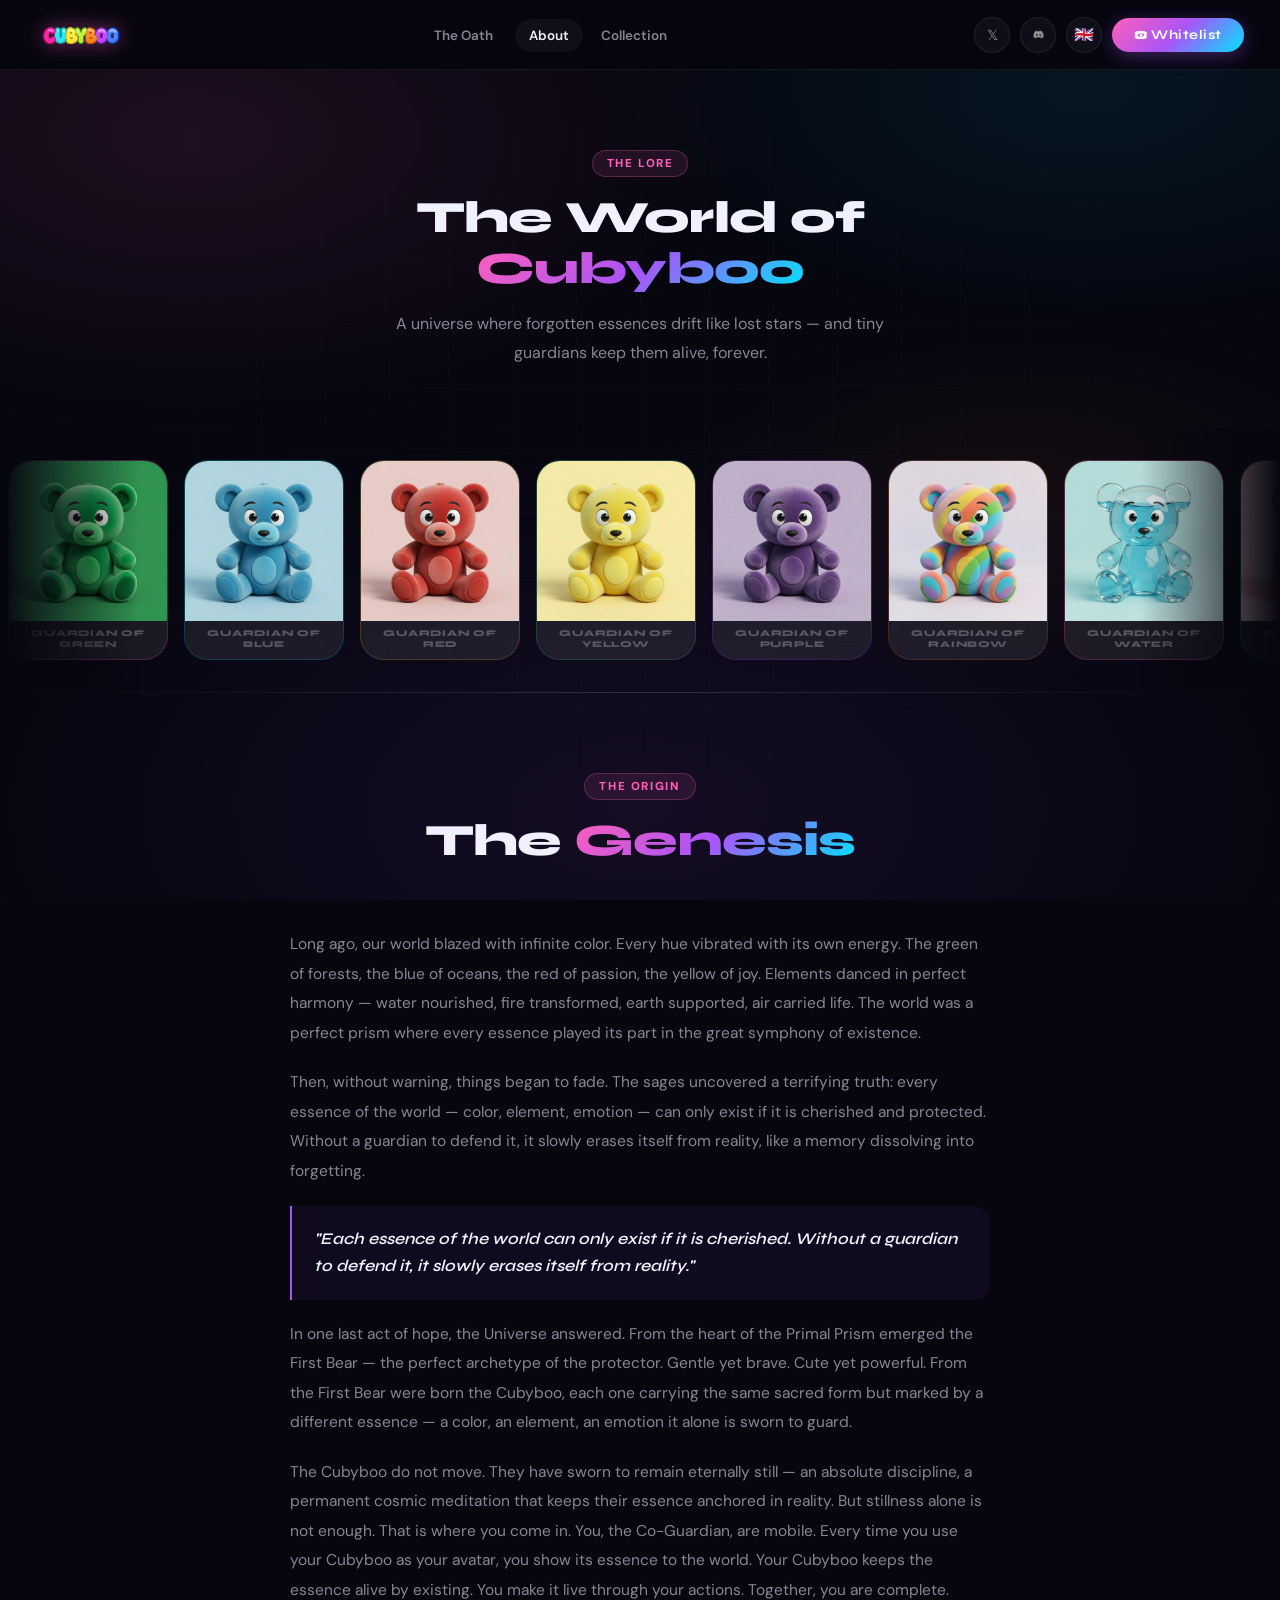
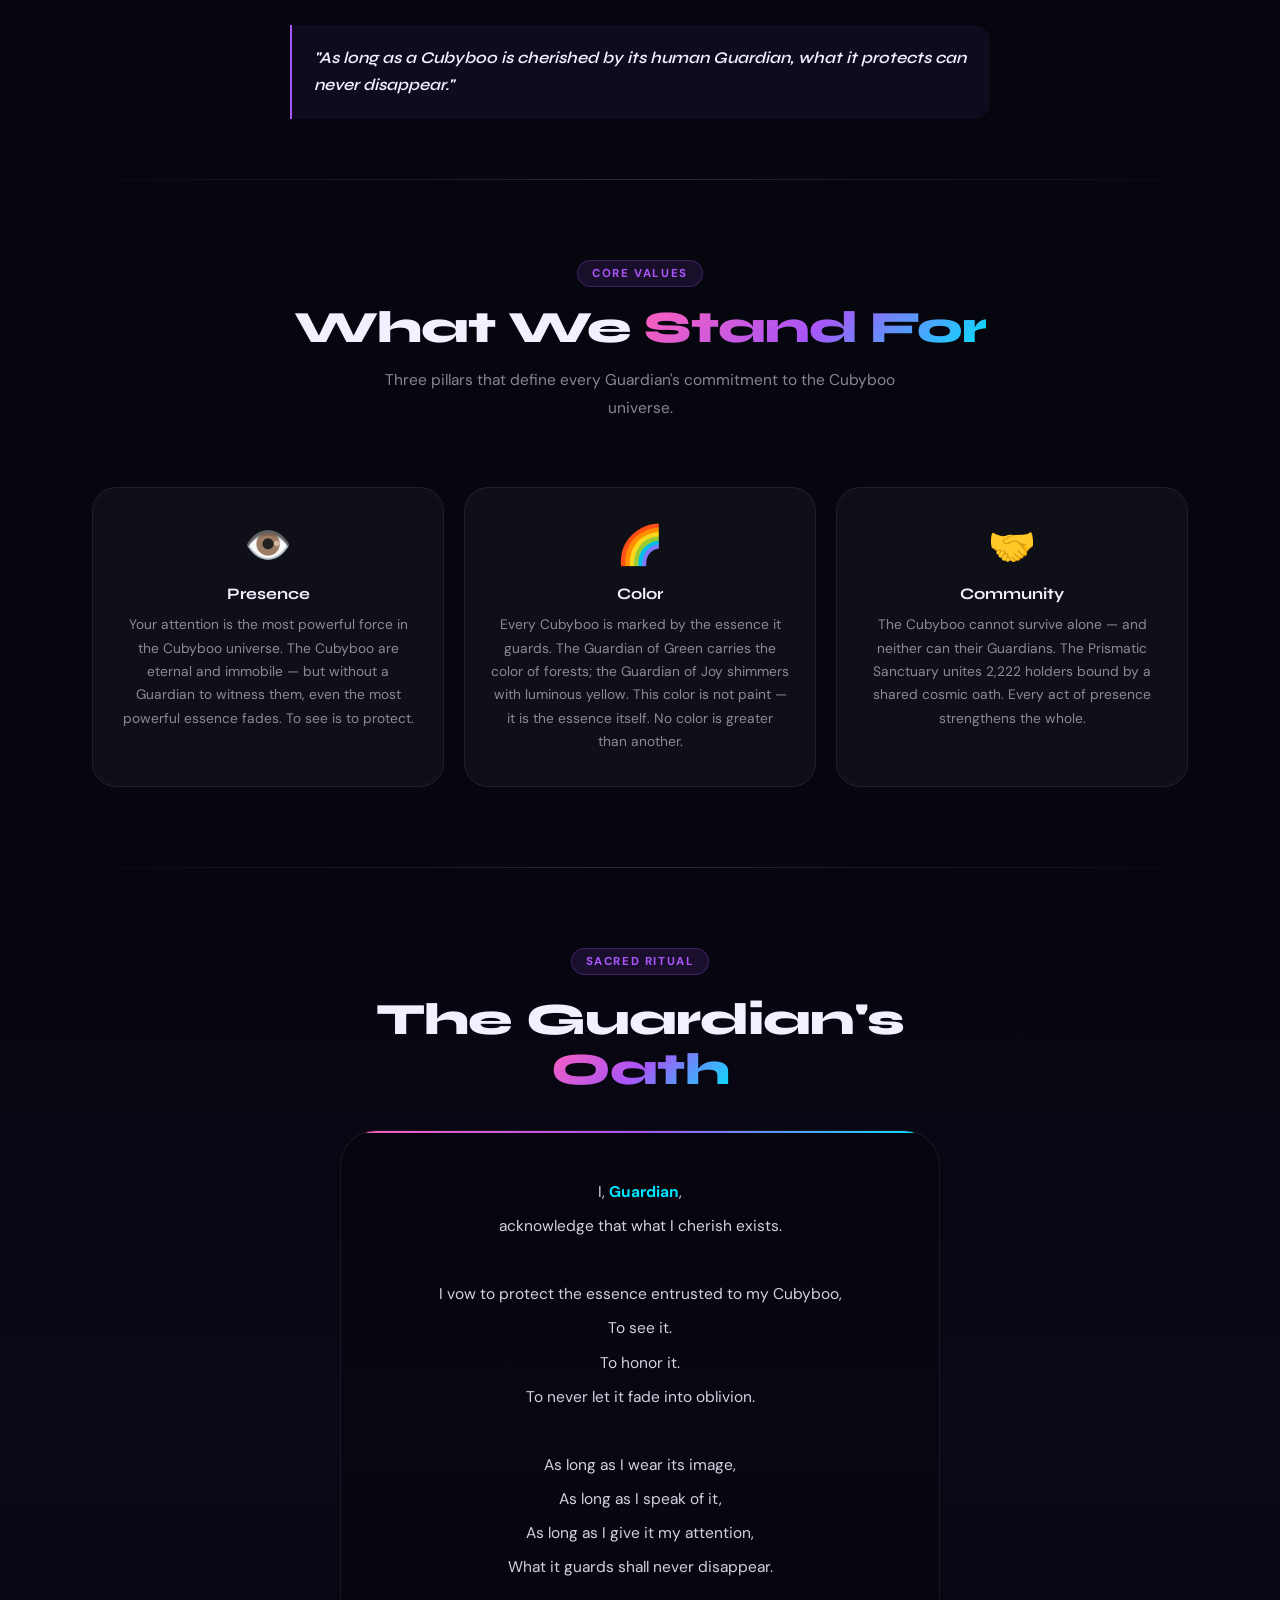
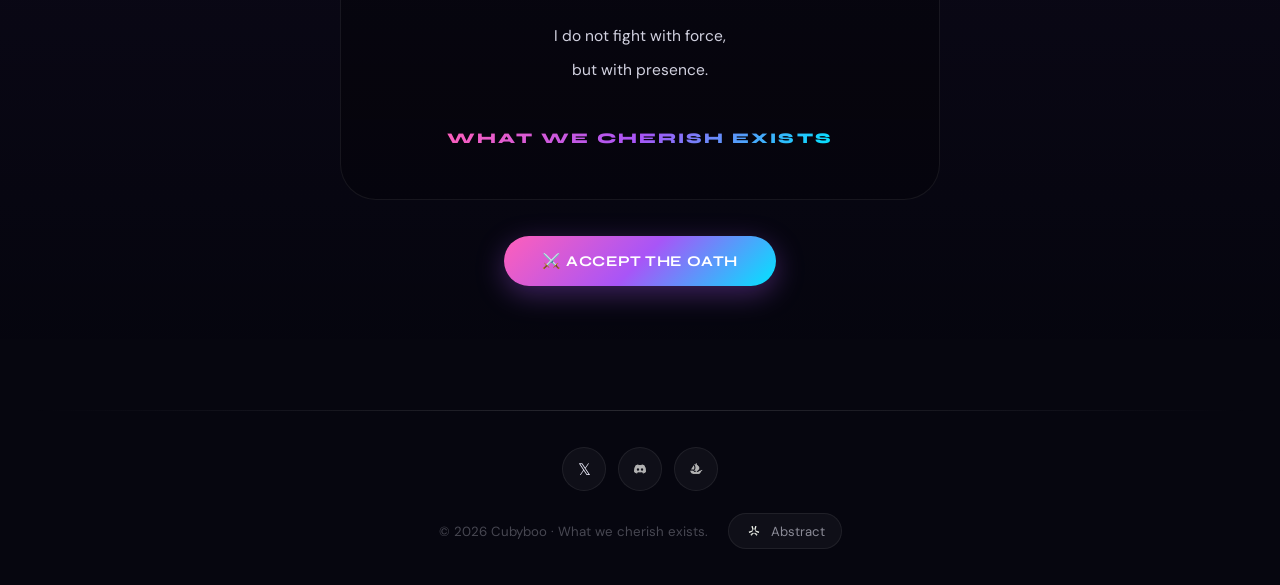
==== commit 544d7d1b: "Add files via upload" ====
--- a/about.html
+++ b/about.html
@@ -20,9 +20,10 @@
     .nft-track-wrap{display:flex;width:max-content;animation:nftScroll 45s linear infinite;}
     .nft-track-wrap:hover{animation-play-state:paused;}
     .nft-track{display:flex;gap:16px;padding:32px 8px;}
-    .nft-card{width:160px;height:160px;border-radius:var(--r-lg);background:var(--surface);border:1px solid var(--border);flex-shrink:0;overflow:hidden;transition:transform .3s,border-color .3s;}
+    .nft-card{width:160px;height:auto;min-height:160px;border-radius:var(--r-lg);background:var(--surface);border:1px solid var(--border);flex-shrink:0;overflow:hidden;transition:transform .3s,border-color .3s;display:flex;flex-direction:column;}
     .nft-card:hover{transform:translateY(-8px) scale(1.05);}
-    .nft-card img{width:100%;height:100%;object-fit:cover;display:block;}
+    .nft-card img{width:100%;height:160px;object-fit:cover;display:block;flex-shrink:0;}
+    .nft-card-label{font-family:'Syne',sans-serif;font-size:.55rem;font-weight:800;letter-spacing:.09em;text-transform:uppercase;color:var(--dim);text-align:center;padding:7px 6px 8px;background:var(--surface);line-height:1.3;}
     .nft-placeholder{width:100%;height:100%;display:flex;flex-direction:column;align-items:center;justify-content:center;gap:8px;background:linear-gradient(135deg,rgba(255,95,186,.07),rgba(168,85,247,.09),rgba(0,229,255,.07));}
     .nft-placeholder-icon{font-size:2.4rem;}
     .nft-placeholder-label{font-family:'Syne',sans-serif;font-size:.56rem;font-weight:800;letter-spacing:.1em;text-transform:uppercase;color:var(--dim);text-align:center;padding:0 8px;}
@@ -96,28 +97,28 @@
   <div class="nft-scroll-section">
     <div class="nft-track-wrap" id="js-nft-wrap">
       <div class="nft-track" id="js-nft-track">
-<div class="nft-card"><img src="green-cubyboo.jpg" alt="Guardian of Green"></div>
-<div class="nft-card"><img src="blue-cubyboo.jpg" alt="Guardian of Blue"></div>
-<div class="nft-card"><img src="red-cubyboo.jpg" alt="Guardian of Red"></div>
-<div class="nft-card"><img src="yellow-cubyboo.jpg" alt="Guardian of Yellow"></div>
-<div class="nft-card"><img src="purple-cubyboo.jpg" alt="Guardian of Purple"></div>
-<div class="nft-card"><img src="rainbow-cubyboo.jpg" alt="Guardian of Rainbow"></div>
-<div class="nft-card"><img src="water-cubyboo.jpg" alt="Guardian of Water"></div>
-<div class="nft-card"><img src="fire-cubyboo.jpg" alt="Guardian of Fire"></div>
-<div class="nft-card"><img src="earth-cubyboo.jpg" alt="Guardian of Earth"></div>
+<div class="nft-card"><img src="green-cubyboo.jpg" alt="Guardian of Green"><div class="nft-card-label">Guardian of Green</div></div>
+<div class="nft-card"><img src="blue-cubyboo.jpg" alt="Guardian of Blue"><div class="nft-card-label">Guardian of Blue</div></div>
+<div class="nft-card"><img src="red-cubyboo.jpg" alt="Guardian of Red"><div class="nft-card-label">Guardian of Red</div></div>
+<div class="nft-card"><img src="yellow-cubyboo.jpg" alt="Guardian of Yellow"><div class="nft-card-label">Guardian of Yellow</div></div>
+<div class="nft-card"><img src="purple-cubyboo.jpg" alt="Guardian of Purple"><div class="nft-card-label">Guardian of Purple</div></div>
+<div class="nft-card"><img src="rainbow-cubyboo.jpg" alt="Guardian of Rainbow"><div class="nft-card-label">Guardian of Rainbow</div></div>
+<div class="nft-card"><img src="water-cubyboo.jpg" alt="Guardian of Water"><div class="nft-card-label">Guardian of Water</div></div>
+<div class="nft-card"><img src="fire-cubyboo.jpg" alt="Guardian of Fire"><div class="nft-card-label">Guardian of Fire</div></div>
+<div class="nft-card"><img src="earth-cubyboo.jpg" alt="Guardian of Earth"><div class="nft-card-label">Guardian of Earth</div></div>
 <div class="nft-card"><div class="nft-placeholder"><span class="nft-placeholder-icon">🌪️</span><span class="nft-placeholder-label">Guardian of Air</span></div></div>
 <div class="nft-card"><div class="nft-placeholder"><span class="nft-placeholder-icon">💎</span><span class="nft-placeholder-label">Guardian of Crystal</span></div></div>
-<div class="nft-card"><img src="joy-cubyboo.jpg" alt="Guardian of Joy"></div>
-<div class="nft-card"><img src="courage-cubyboo.jpg" alt="Guardian of Courage"></div>
-<div class="nft-card"><img src="love-cubyboo.jpg" alt="Guardian of Love"></div>
-<div class="nft-card"><img src="hope-cubyboo.jpg" alt="Guardian of Hope"></div>
-<div class="nft-card"><img src="peace-cubyboo.jpg" alt="Guardian of Peace"></div>
-<div class="nft-card"><img src="dreams-cubyboo.jpg" alt="Guardian of Dreams"></div>
+<div class="nft-card"><img src="joy-cubyboo.jpg" alt="Guardian of Joy"><div class="nft-card-label">Guardian of Joy</div></div>
+<div class="nft-card"><img src="courage-cubyboo.jpg" alt="Guardian of Courage"><div class="nft-card-label">Guardian of Courage</div></div>
+<div class="nft-card"><img src="love-cubyboo.jpg" alt="Guardian of Love"><div class="nft-card-label">Guardian of Love</div></div>
+<div class="nft-card"><img src="hope-cubyboo.jpg" alt="Guardian of Hope"><div class="nft-card-label">Guardian of Hope</div></div>
+<div class="nft-card"><img src="peace-cubyboo.jpg" alt="Guardian of Peace"><div class="nft-card-label">Guardian of Peace</div></div>
+<div class="nft-card"><img src="dreams-cubyboo.jpg" alt="Guardian of Dreams"><div class="nft-card-label">Guardian of Dreams</div></div>
 <div class="nft-card"><div class="nft-placeholder"><span class="nft-placeholder-icon">🍂</span><span class="nft-placeholder-label">Guardian of Seasons</span></div></div>
 <div class="nft-card"><div class="nft-placeholder"><span class="nft-placeholder-icon">🎵</span><span class="nft-placeholder-label">Guardian of Music</span></div></div>
-<div class="nft-card"><img src="heroes-cubyboo.jpg" alt="Guardian of Heroes"></div>
-<div class="nft-card"><img src="stars-cubyboo.jpg" alt="Guardian of Stars"></div>
-<div class="nft-card"><img src="myths-cubyboo.jpg" alt="Guardian of Myths"></div>
+<div class="nft-card"><img src="heroes-cubyboo.jpg" alt="Guardian of Heroes"><div class="nft-card-label">Guardian of Heroes</div></div>
+<div class="nft-card"><img src="stars-cubyboo.jpg" alt="Guardian of Stars"><div class="nft-card-label">Guardian of Stars</div></div>
+<div class="nft-card"><img src="myths-cubyboo.jpg" alt="Guardian of Myths"><div class="nft-card-label">Guardian of Myths</div></div>
       </div>
     </div>
   </div>
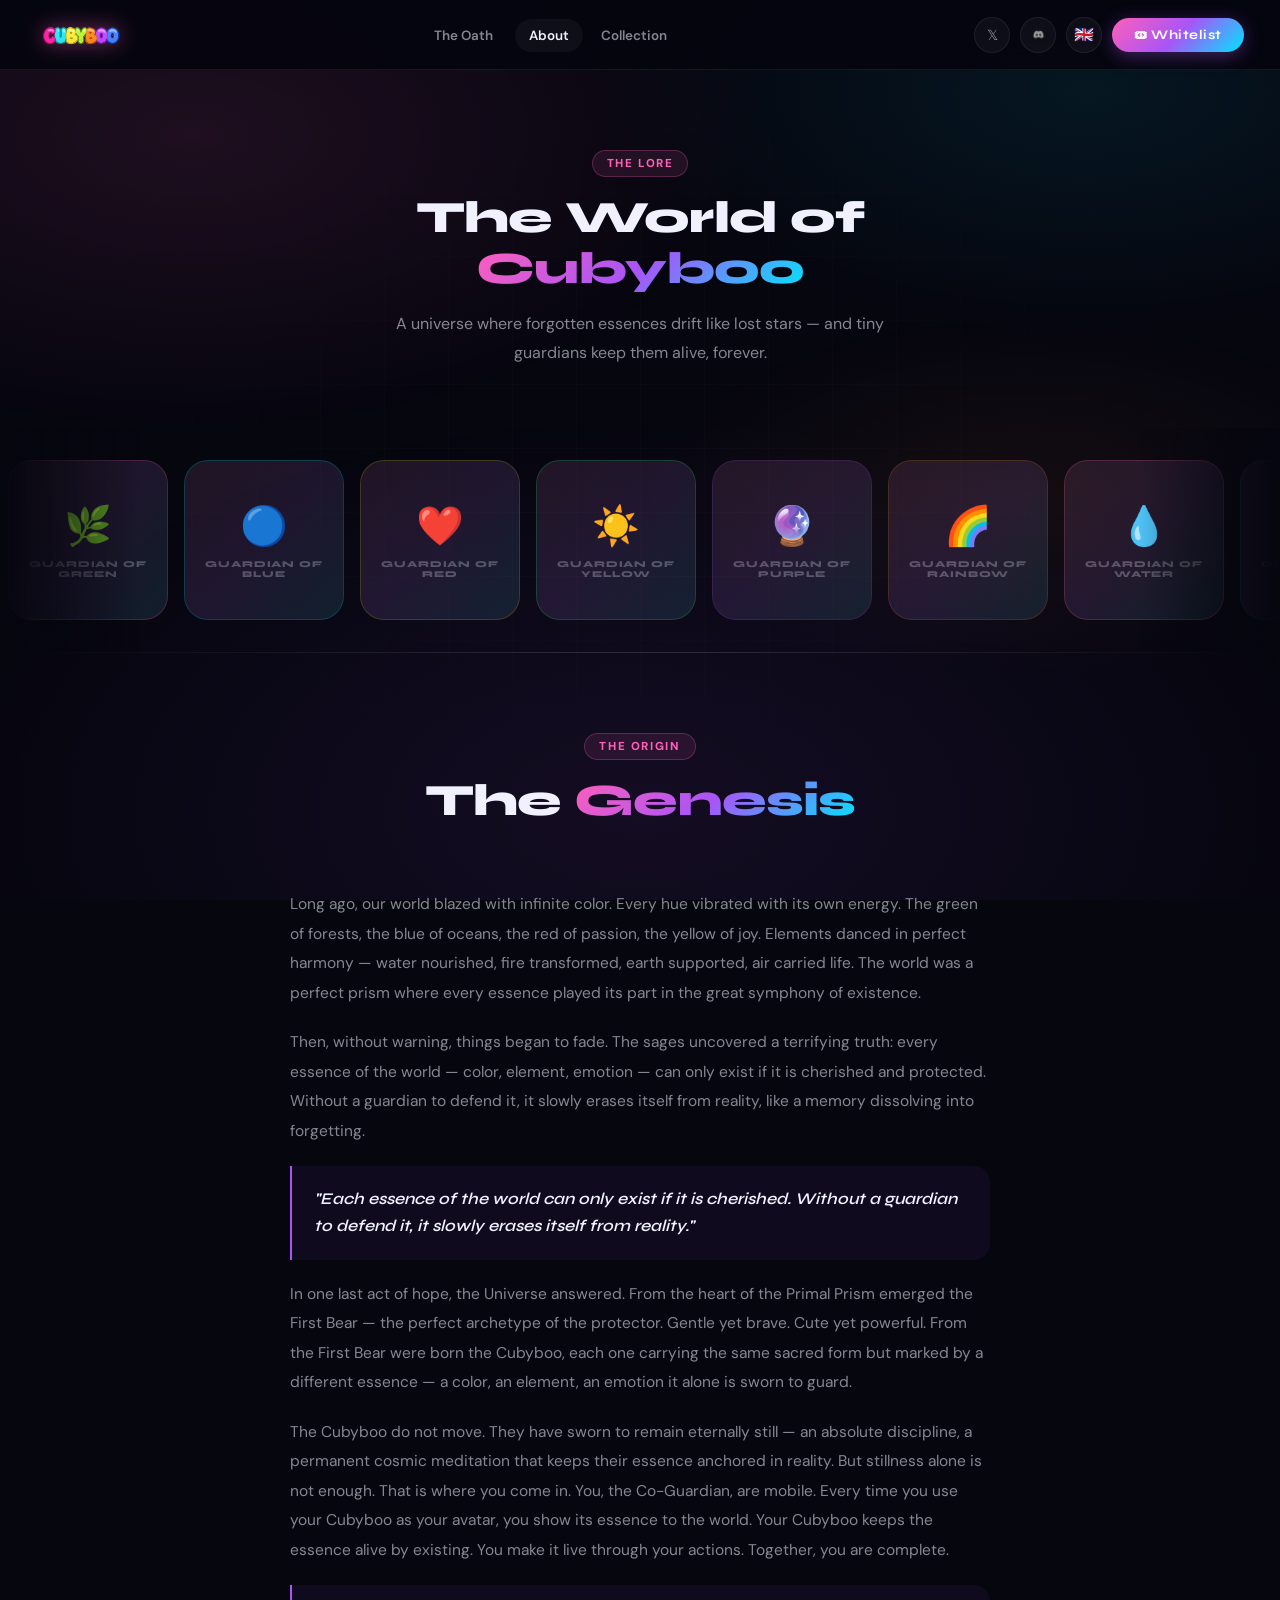
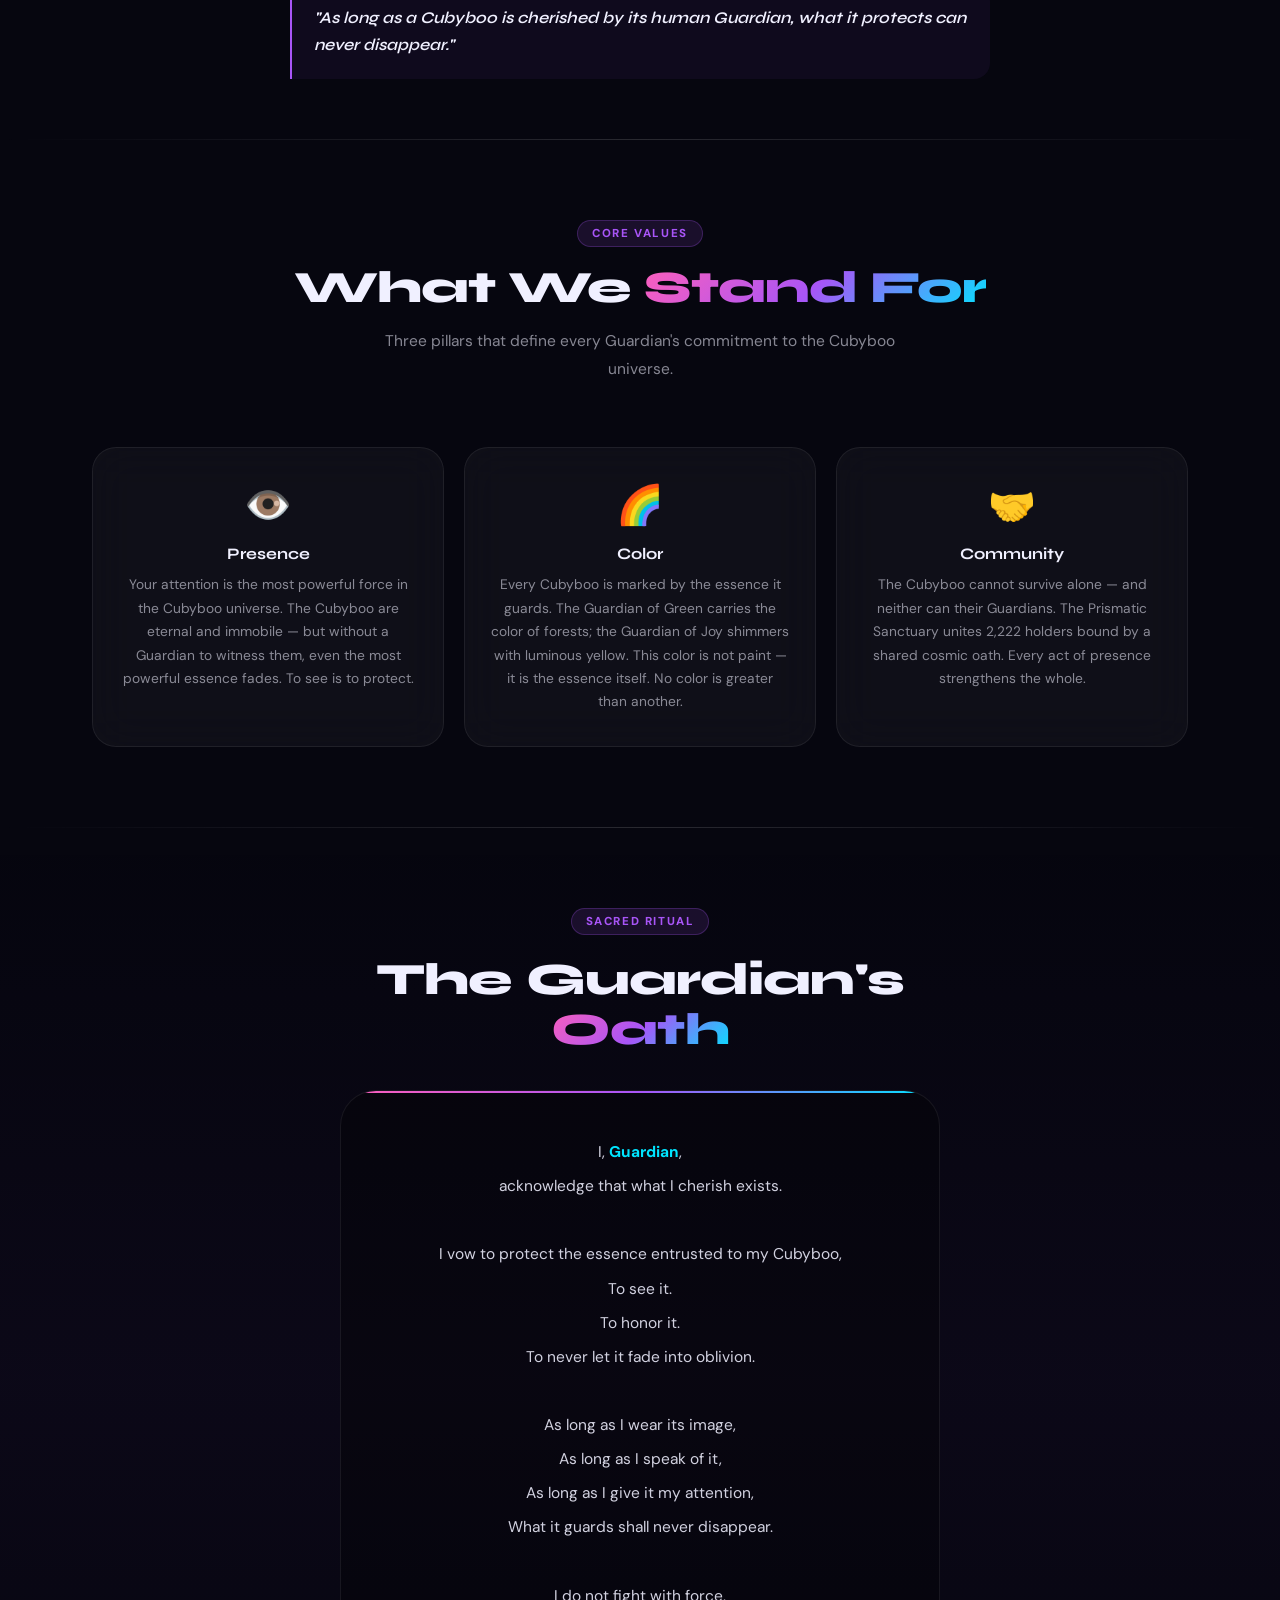
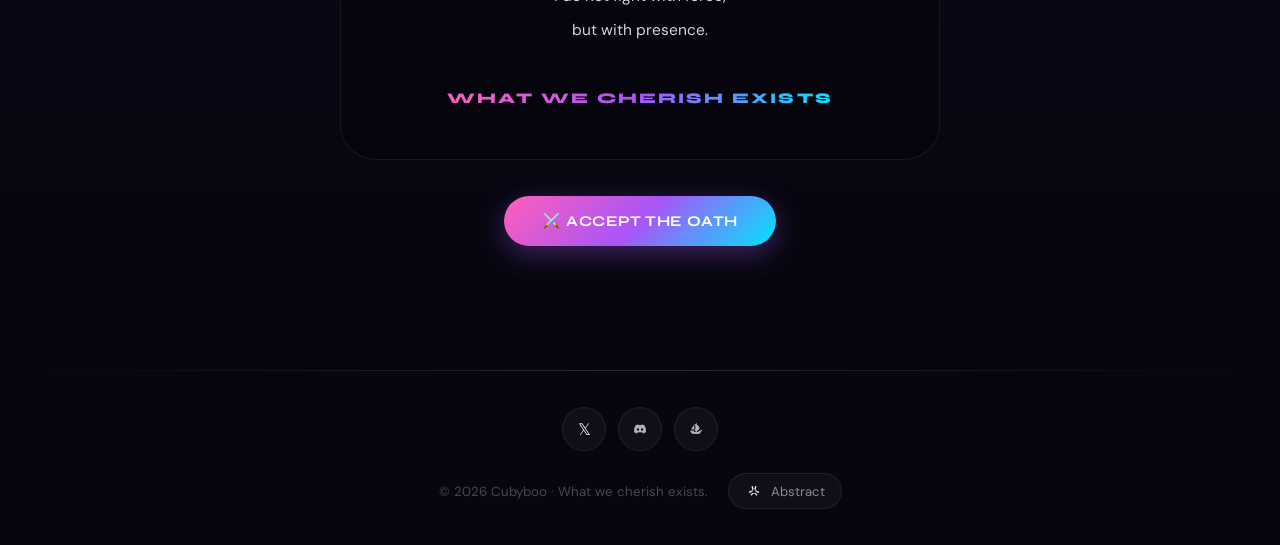
==== commit 95093186: "Update about.html" ====
--- a/about.html
+++ b/about.html
@@ -4,6 +4,7 @@
   <meta charset="UTF-8">
   <meta name="viewport" content="width=device-width, initial-scale=1.0">
   <title>About — Cubyboo</title>
+  <link rel="icon" href="cubyboo-logo.png" type="image/png">
   <link rel="preconnect" href="https://fonts.googleapis.com">
   <link rel="preconnect" href="https://fonts.gstatic.com" crossorigin>
   <link href="https://fonts.googleapis.com/css2?family=Syne:wght@400;600;700;800&family=DM+Sans:wght@300;400;500;600;700&display=swap" rel="stylesheet">
@@ -20,10 +21,9 @@
     .nft-track-wrap{display:flex;width:max-content;animation:nftScroll 45s linear infinite;}
     .nft-track-wrap:hover{animation-play-state:paused;}
     .nft-track{display:flex;gap:16px;padding:32px 8px;}
-    .nft-card{width:160px;height:auto;min-height:160px;border-radius:var(--r-lg);background:var(--surface);border:1px solid var(--border);flex-shrink:0;overflow:hidden;transition:transform .3s,border-color .3s;display:flex;flex-direction:column;}
+    .nft-card{width:160px;height:160px;border-radius:var(--r-lg);background:var(--surface);border:1px solid var(--border);flex-shrink:0;overflow:hidden;transition:transform .3s,border-color .3s;}
     .nft-card:hover{transform:translateY(-8px) scale(1.05);}
-    .nft-card img{width:100%;height:160px;object-fit:cover;display:block;flex-shrink:0;}
-    .nft-card-label{font-family:'Syne',sans-serif;font-size:.55rem;font-weight:800;letter-spacing:.09em;text-transform:uppercase;color:var(--dim);text-align:center;padding:7px 6px 8px;background:var(--surface);line-height:1.3;}
+    .nft-card img{width:100%;height:100%;object-fit:cover;display:block;}
     .nft-placeholder{width:100%;height:100%;display:flex;flex-direction:column;align-items:center;justify-content:center;gap:8px;background:linear-gradient(135deg,rgba(255,95,186,.07),rgba(168,85,247,.09),rgba(0,229,255,.07));}
     .nft-placeholder-icon{font-size:2.4rem;}
     .nft-placeholder-label{font-family:'Syne',sans-serif;font-size:.56rem;font-weight:800;letter-spacing:.1em;text-transform:uppercase;color:var(--dim);text-align:center;padding:0 8px;}
@@ -80,6 +80,7 @@
   <a href="whitelist.html" id="mob-wl" style="display:none;color:var(--purple);font-weight:700;" data-i18n="nav_wl_btn">🎟 Whitelist</a>
   <a href="about.html" data-i18n="nav_about">About</a>
   <a href="collection.html" data-i18n="nav_collection">Collection</a>
+  <div id="lang-selector-mobile" style="padding:10px 4px;"></div>
 </div>
 
 <div class="wrapper page-body">
@@ -97,28 +98,28 @@
   <div class="nft-scroll-section">
     <div class="nft-track-wrap" id="js-nft-wrap">
       <div class="nft-track" id="js-nft-track">
-<div class="nft-card"><img src="green-cubyboo.jpg" alt="Guardian of Green"><div class="nft-card-label">Guardian of Green</div></div>
-<div class="nft-card"><img src="blue-cubyboo.jpg" alt="Guardian of Blue"><div class="nft-card-label">Guardian of Blue</div></div>
-<div class="nft-card"><img src="red-cubyboo.jpg" alt="Guardian of Red"><div class="nft-card-label">Guardian of Red</div></div>
-<div class="nft-card"><img src="yellow-cubyboo.jpg" alt="Guardian of Yellow"><div class="nft-card-label">Guardian of Yellow</div></div>
-<div class="nft-card"><img src="purple-cubyboo.jpg" alt="Guardian of Purple"><div class="nft-card-label">Guardian of Purple</div></div>
-<div class="nft-card"><img src="rainbow-cubyboo.jpg" alt="Guardian of Rainbow"><div class="nft-card-label">Guardian of Rainbow</div></div>
-<div class="nft-card"><img src="water-cubyboo.jpg" alt="Guardian of Water"><div class="nft-card-label">Guardian of Water</div></div>
-<div class="nft-card"><img src="fire-cubyboo.jpg" alt="Guardian of Fire"><div class="nft-card-label">Guardian of Fire</div></div>
-<div class="nft-card"><img src="earth-cubyboo.jpg" alt="Guardian of Earth"><div class="nft-card-label">Guardian of Earth</div></div>
-<div class="nft-card"><div class="nft-placeholder"><span class="nft-placeholder-icon">🌪️</span><span class="nft-placeholder-label">Guardian of Air</span></div></div>
-<div class="nft-card"><div class="nft-placeholder"><span class="nft-placeholder-icon">💎</span><span class="nft-placeholder-label">Guardian of Crystal</span></div></div>
-<div class="nft-card"><img src="joy-cubyboo.jpg" alt="Guardian of Joy"><div class="nft-card-label">Guardian of Joy</div></div>
-<div class="nft-card"><img src="courage-cubyboo.jpg" alt="Guardian of Courage"><div class="nft-card-label">Guardian of Courage</div></div>
-<div class="nft-card"><img src="love-cubyboo.jpg" alt="Guardian of Love"><div class="nft-card-label">Guardian of Love</div></div>
-<div class="nft-card"><img src="hope-cubyboo.jpg" alt="Guardian of Hope"><div class="nft-card-label">Guardian of Hope</div></div>
-<div class="nft-card"><img src="peace-cubyboo.jpg" alt="Guardian of Peace"><div class="nft-card-label">Guardian of Peace</div></div>
-<div class="nft-card"><img src="dreams-cubyboo.jpg" alt="Guardian of Dreams"><div class="nft-card-label">Guardian of Dreams</div></div>
-<div class="nft-card"><div class="nft-placeholder"><span class="nft-placeholder-icon">🍂</span><span class="nft-placeholder-label">Guardian of Seasons</span></div></div>
-<div class="nft-card"><div class="nft-placeholder"><span class="nft-placeholder-icon">🎵</span><span class="nft-placeholder-label">Guardian of Music</span></div></div>
-<div class="nft-card"><img src="heroes-cubyboo.jpg" alt="Guardian of Heroes"><div class="nft-card-label">Guardian of Heroes</div></div>
-<div class="nft-card"><img src="stars-cubyboo.jpg" alt="Guardian of Stars"><div class="nft-card-label">Guardian of Stars</div></div>
-<div class="nft-card"><img src="myths-cubyboo.jpg" alt="Guardian of Myths"><div class="nft-card-label">Guardian of Myths</div></div>
+        <div class="nft-card"><div class="nft-placeholder"><span class="nft-placeholder-icon">🌿</span><span class="nft-placeholder-label">Guardian of Green</span></div></div>
+        <div class="nft-card"><div class="nft-placeholder"><span class="nft-placeholder-icon">🔵</span><span class="nft-placeholder-label">Guardian of Blue</span></div></div>
+        <div class="nft-card"><div class="nft-placeholder"><span class="nft-placeholder-icon">❤️</span><span class="nft-placeholder-label">Guardian of Red</span></div></div>
+        <div class="nft-card"><div class="nft-placeholder"><span class="nft-placeholder-icon">☀️</span><span class="nft-placeholder-label">Guardian of Yellow</span></div></div>
+        <div class="nft-card"><div class="nft-placeholder"><span class="nft-placeholder-icon">🔮</span><span class="nft-placeholder-label">Guardian of Purple</span></div></div>
+        <div class="nft-card"><div class="nft-placeholder"><span class="nft-placeholder-icon">🌈</span><span class="nft-placeholder-label">Guardian of Rainbow</span></div></div>
+        <div class="nft-card"><div class="nft-placeholder"><span class="nft-placeholder-icon">💧</span><span class="nft-placeholder-label">Guardian of Water</span></div></div>
+        <div class="nft-card"><div class="nft-placeholder"><span class="nft-placeholder-icon">🔥</span><span class="nft-placeholder-label">Guardian of Fire</span></div></div>
+        <div class="nft-card"><div class="nft-placeholder"><span class="nft-placeholder-icon">🏔️</span><span class="nft-placeholder-label">Guardian of Earth</span></div></div>
+        <div class="nft-card"><div class="nft-placeholder"><span class="nft-placeholder-icon">🌪️</span><span class="nft-placeholder-label">Guardian of Air</span></div></div>
+        <div class="nft-card"><div class="nft-placeholder"><span class="nft-placeholder-icon">💎</span><span class="nft-placeholder-label">Guardian of Crystal</span></div></div>
+        <div class="nft-card"><div class="nft-placeholder"><span class="nft-placeholder-icon">😊</span><span class="nft-placeholder-label">Guardian of Joy</span></div></div>
+        <div class="nft-card"><div class="nft-placeholder"><span class="nft-placeholder-icon">🦁</span><span class="nft-placeholder-label">Guardian of Courage</span></div></div>
+        <div class="nft-card"><div class="nft-placeholder"><span class="nft-placeholder-icon">💕</span><span class="nft-placeholder-label">Guardian of Love</span></div></div>
+        <div class="nft-card"><div class="nft-placeholder"><span class="nft-placeholder-icon">🌅</span><span class="nft-placeholder-label">Guardian of Hope</span></div></div>
+        <div class="nft-card"><div class="nft-placeholder"><span class="nft-placeholder-icon">☮️</span><span class="nft-placeholder-label">Guardian of Peace</span></div></div>
+        <div class="nft-card"><div class="nft-placeholder"><span class="nft-placeholder-icon">🌙</span><span class="nft-placeholder-label">Guardian of Dreams</span></div></div>
+        <div class="nft-card"><div class="nft-placeholder"><span class="nft-placeholder-icon">🍂</span><span class="nft-placeholder-label">Guardian of Seasons</span></div></div>
+        <div class="nft-card"><div class="nft-placeholder"><span class="nft-placeholder-icon">🎵</span><span class="nft-placeholder-label">Guardian of Music</span></div></div>
+        <div class="nft-card"><div class="nft-placeholder"><span class="nft-placeholder-icon">🦸</span><span class="nft-placeholder-label">Guardian of Heroes</span></div></div>
+        <div class="nft-card"><div class="nft-placeholder"><span class="nft-placeholder-icon">⭐</span><span class="nft-placeholder-label">Guardian of Stars</span></div></div>
+        <div class="nft-card"><div class="nft-placeholder"><span class="nft-placeholder-icon">🐉</span><span class="nft-placeholder-label">Guardian of Myths</span></div></div>
       </div>
     </div>
   </div>
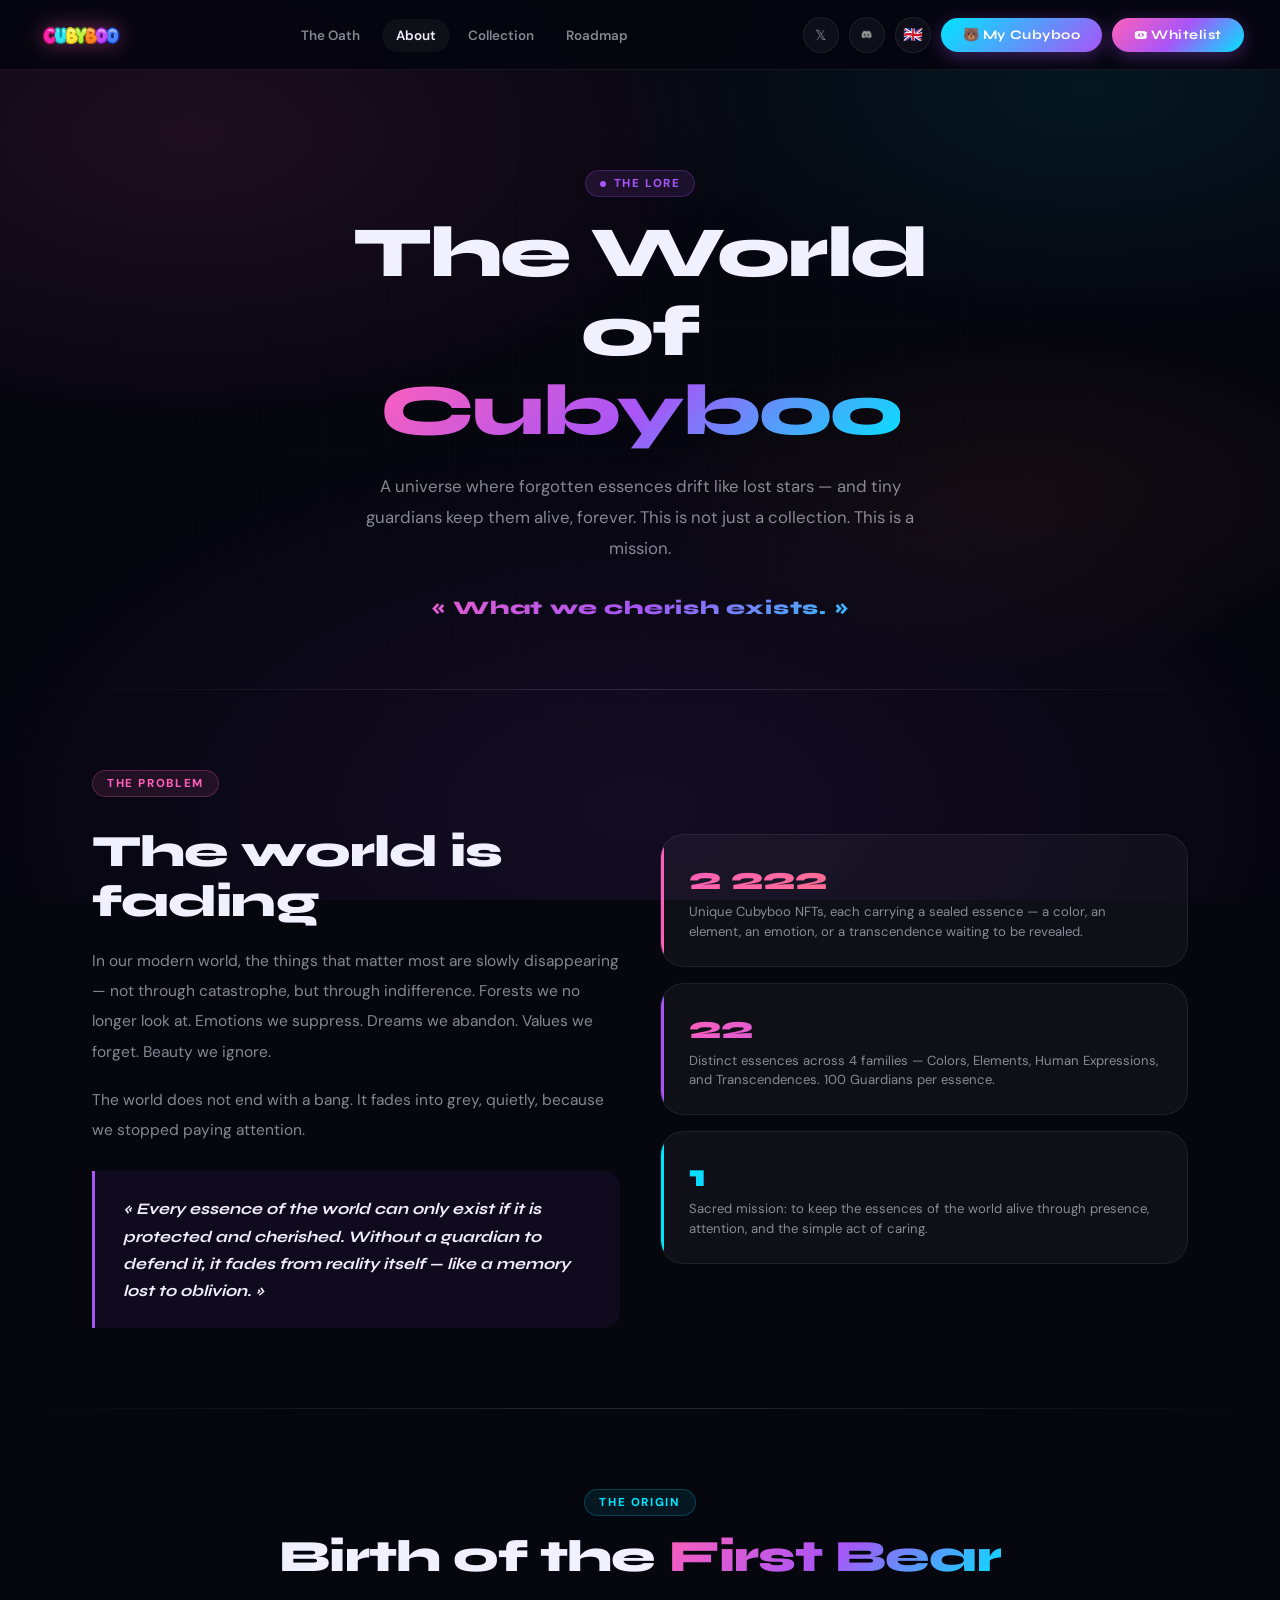
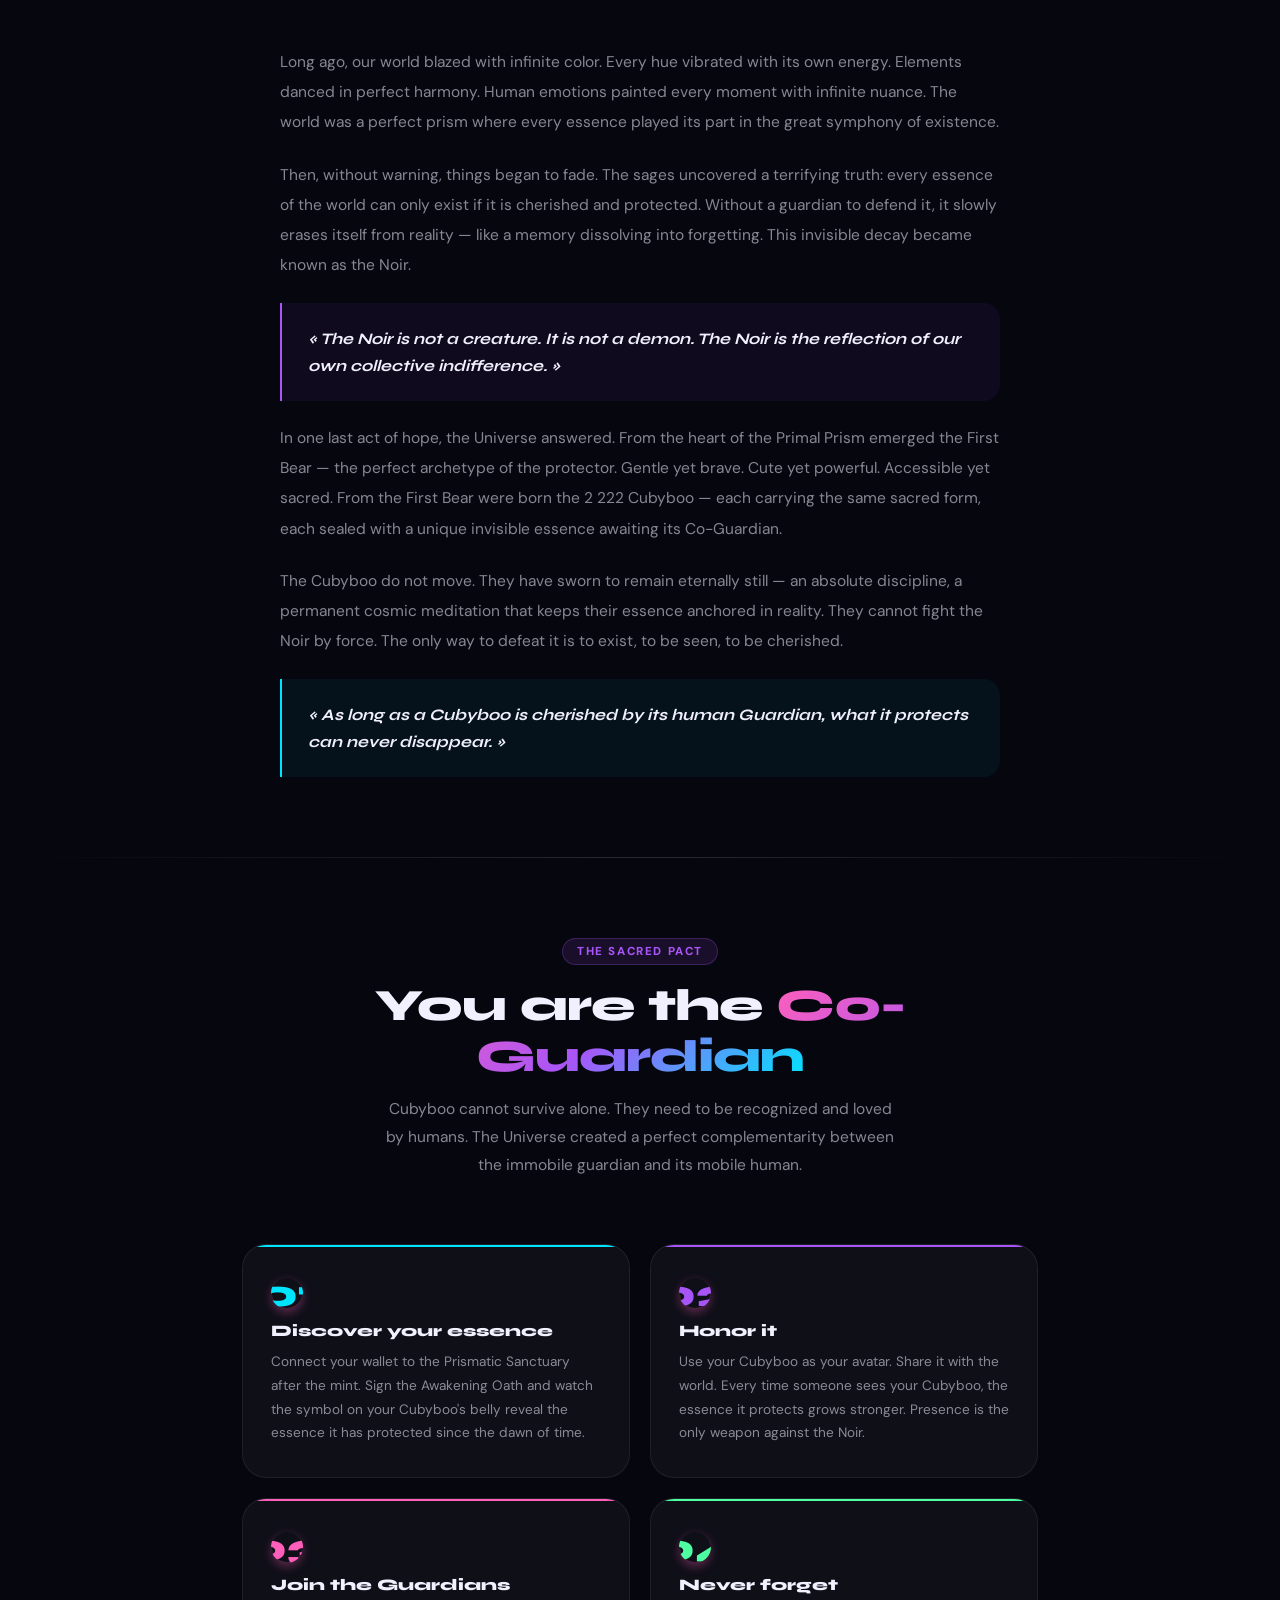
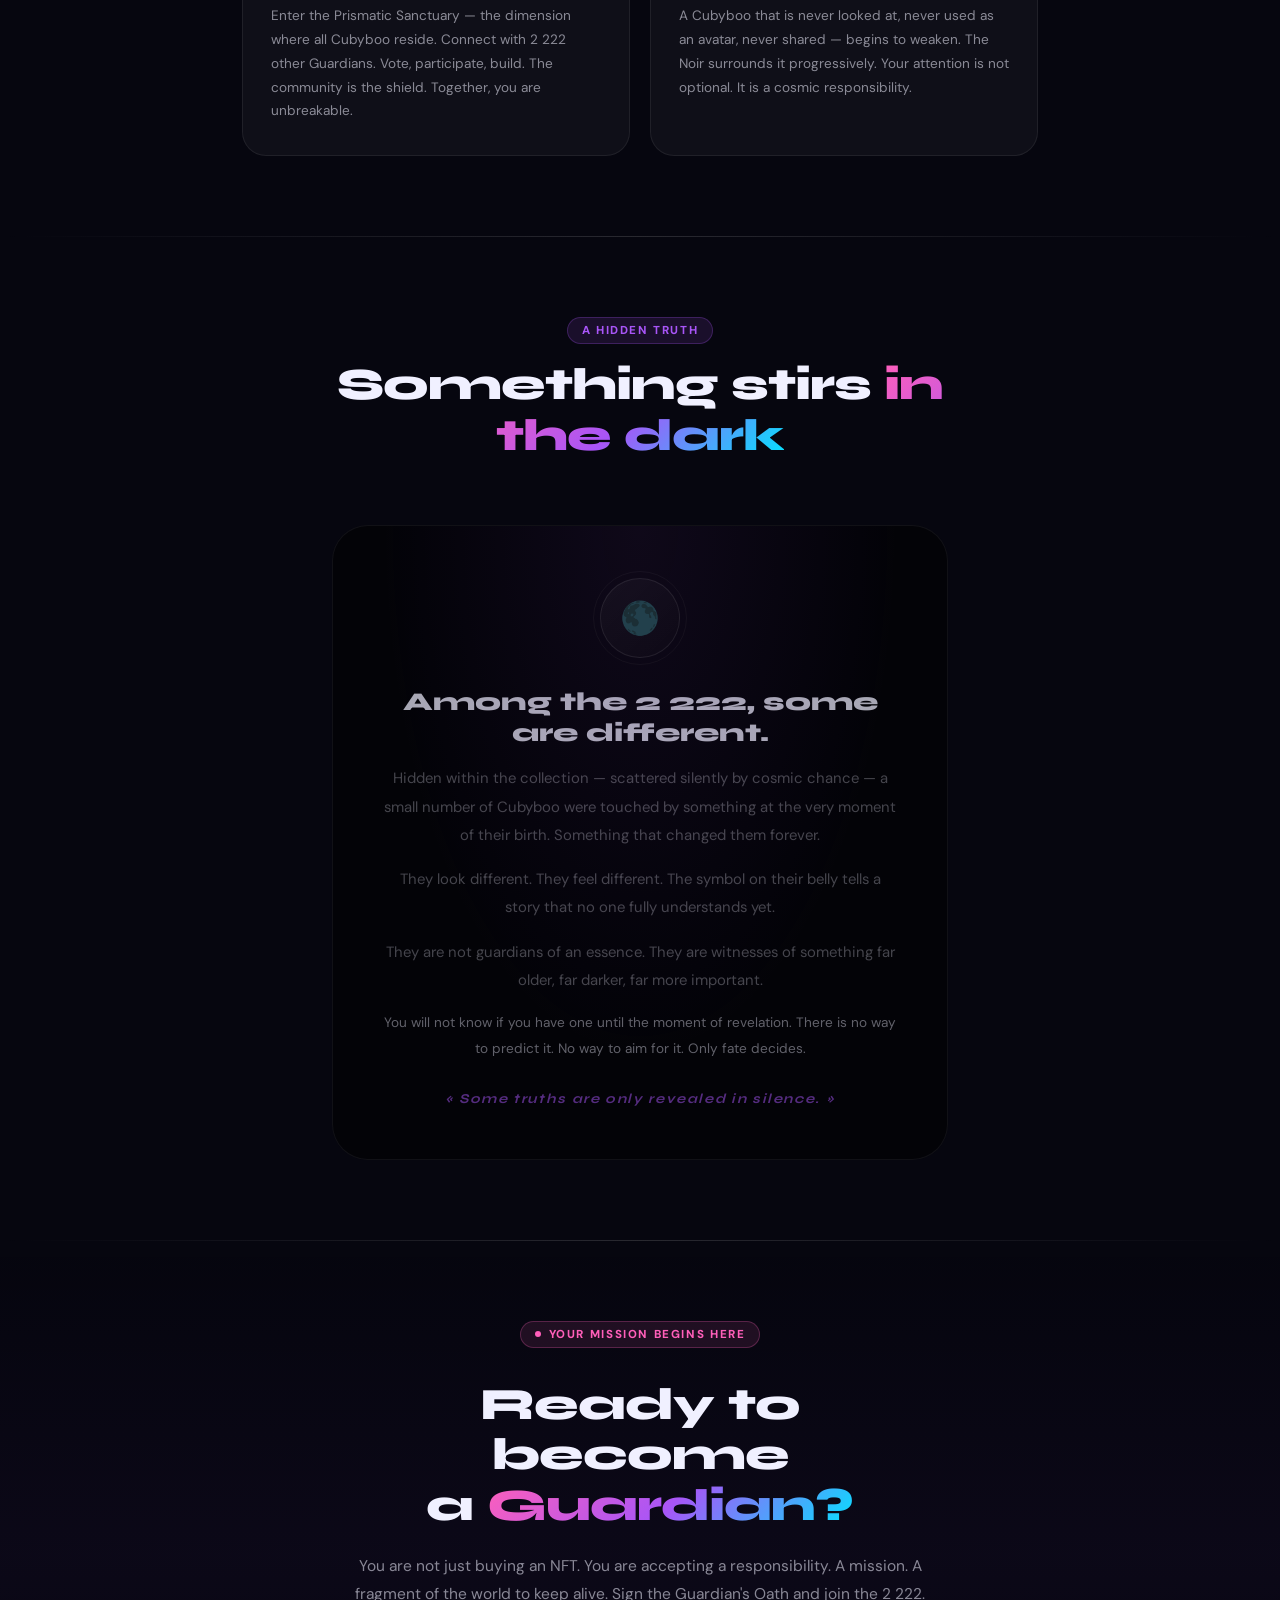
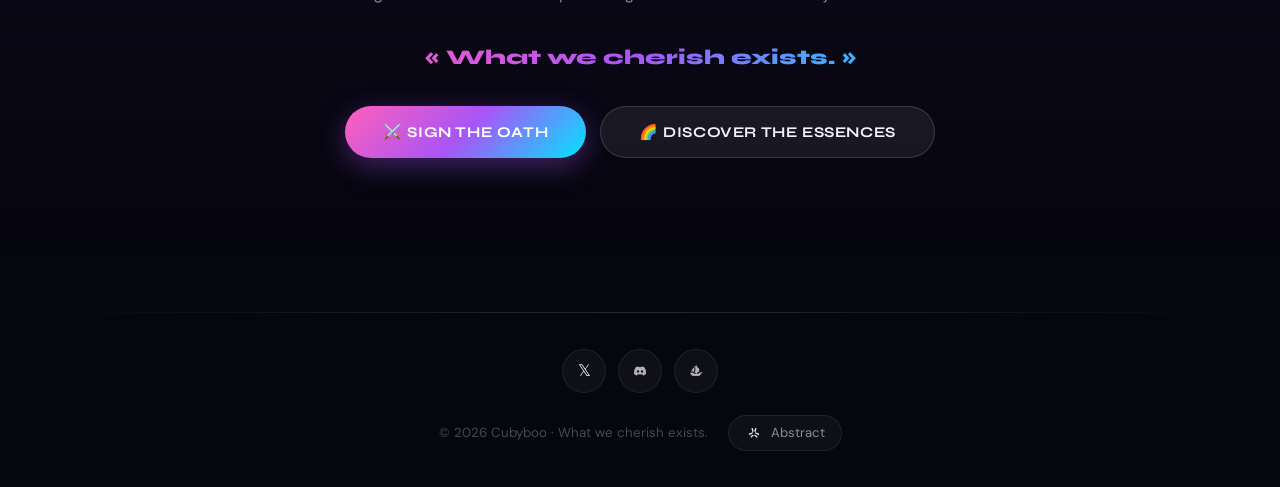
==== commit fe729206: "Update about.html" ====
--- a/about.html
+++ b/about.html
@@ -3,7 +3,7 @@
 <head>
   <meta charset="UTF-8">
   <meta name="viewport" content="width=device-width, initial-scale=1.0">
-  <title>About — Cubyboo</title>
+  <title>Lore — Cubyboo</title>
   <link rel="icon" href="cubyboo-logo.png" type="image/png">
   <link rel="preconnect" href="https://fonts.googleapis.com">
   <link rel="preconnect" href="https://fonts.gstatic.com" crossorigin>
@@ -11,48 +11,55 @@
   <link rel="stylesheet" href="style.css">
   <style>
     .page-body{padding-top:var(--nav-h);}
-    .about-hero{padding:80px 0 60px;text-align:center;}
-    .about-hero h1{margin-top:16px;margin-bottom:16px;}
-    .about-hero p{font-size:1rem;color:var(--muted);max-width:520px;margin:0 auto;line-height:1.8;}
-    .nft-scroll-section{padding:0;overflow:hidden;position:relative;}
-    .nft-scroll-section::before,.nft-scroll-section::after{content:'';position:absolute;top:0;bottom:0;width:140px;z-index:2;pointer-events:none;}
-    .nft-scroll-section::before{left:0;background:linear-gradient(90deg,var(--bg),transparent);}
-    .nft-scroll-section::after{right:0;background:linear-gradient(-90deg,var(--bg),transparent);}
-    .nft-track-wrap{display:flex;width:max-content;animation:nftScroll 45s linear infinite;}
-    .nft-track-wrap:hover{animation-play-state:paused;}
-    .nft-track{display:flex;gap:16px;padding:32px 8px;}
-    .nft-card{width:160px;height:160px;border-radius:var(--r-lg);background:var(--surface);border:1px solid var(--border);flex-shrink:0;overflow:hidden;transition:transform .3s,border-color .3s;}
-    .nft-card:hover{transform:translateY(-8px) scale(1.05);}
-    .nft-card img{width:100%;height:100%;object-fit:cover;display:block;}
-    .nft-placeholder{width:100%;height:100%;display:flex;flex-direction:column;align-items:center;justify-content:center;gap:8px;background:linear-gradient(135deg,rgba(255,95,186,.07),rgba(168,85,247,.09),rgba(0,229,255,.07));}
-    .nft-placeholder-icon{font-size:2.4rem;}
-    .nft-placeholder-label{font-family:'Syne',sans-serif;font-size:.56rem;font-weight:800;letter-spacing:.1em;text-transform:uppercase;color:var(--dim);text-align:center;padding:0 8px;}
-    .nft-card:nth-child(6n+1){border-color:rgba(255,95,186,.25);}
-    .nft-card:nth-child(6n+2){border-color:rgba(0,229,255,.22);}
-    .nft-card:nth-child(6n+3){border-color:rgba(255,224,64,.2);}
-    .nft-card:nth-child(6n+4){border-color:rgba(77,255,160,.2);}
-    .nft-card:nth-child(6n+5){border-color:rgba(168,85,247,.22);}
-    .nft-card:nth-child(6n+6){border-color:rgba(255,140,66,.2);}
-    @keyframes nftScroll{from{transform:translateX(0);}to{transform:translateX(-50%);}}
-    .lore-section{padding:80px 0 60px;}
-    .lore-text{display:flex;flex-direction:column;gap:20px;max-width:700px;margin:0 auto;}
-    .lore-text p{font-size:.97rem;color:var(--muted);line-height:1.9;}
-    .lore-quote{padding:20px 22px;border-left:2px solid var(--purple);background:rgba(168,85,247,.06);border-radius:0 var(--r-md) var(--r-md) 0;}
-    .lore-quote p{font-family:'Syne',sans-serif;font-size:1.02rem;font-weight:600;color:var(--text);font-style:italic;line-height:1.65;}
-    .values-section{padding:80px 0;}
-    .values-grid{display:grid;grid-template-columns:repeat(3,1fr);gap:20px;}
-    .value-card{padding:32px 26px;text-align:center;}
-    .value-icon{font-size:2.4rem;margin-bottom:14px;display:block;}
-    .value-title{font-family:'Syne',sans-serif;font-size:1rem;font-weight:700;margin-bottom:10px;}
-    .value-desc{font-size:.86rem;color:var(--muted);line-height:1.7;}
-    @media(max-width:680px){.values-grid{grid-template-columns:1fr;}}
-    .oath-teaser{padding:80px 0;text-align:center;background:linear-gradient(180deg,transparent,rgba(168,85,247,.04)50%,transparent);}
-    .oath-box{background:rgba(0,0,0,.26);border:1px solid var(--border);border-radius:var(--r-xl);padding:44px 40px;max-width:600px;margin:0 auto 36px;position:relative;overflow:hidden;}
-    .oath-box::before{content:'';position:absolute;top:0;left:0;right:0;height:2px;background:var(--grad);}
-    .oath-box p{font-size:.97rem;line-height:2.2;text-align:center;color:rgba(240,240,255,.87);white-space:pre-line;}
-    .oath-name{font-weight:700;color:var(--cyan);}
-    .oath-sig{font-family:'Syne',sans-serif;font-size:.92rem;font-weight:800;letter-spacing:.14em;background:var(--grad);-webkit-background-clip:text;-webkit-text-fill-color:transparent;background-clip:text;}
-    @media(max-width:600px){.oath-box{padding:28px 18px;}}
+
+    /* ── Hero ── */
+    .lore-hero{padding:100px 0 70px;text-align:center;position:relative;}
+    .lore-hero h1{margin-top:16px;margin-bottom:20px;line-height:1.1;}
+    .lore-hero .sub{font-size:1.05rem;color:var(--muted);max-width:580px;margin:0 auto;line-height:1.85;}
+    .hero-tagline{font-family:'Syne',sans-serif;font-size:1.2rem;font-weight:800;letter-spacing:.04em;margin-top:32px;background:var(--grad);-webkit-background-clip:text;-webkit-text-fill-color:transparent;background-clip:text;}
+
+    /* ── Vision ── */
+    .vision-section{padding:80px 0;}
+    .vision-grid{display:grid;grid-template-columns:1fr 1fr;gap:40px;align-items:center;}
+    @media(max-width:760px){.vision-grid{grid-template-columns:1fr;}}
+    .vision-text{display:flex;flex-direction:column;gap:18px;}
+    .vision-text p{font-size:.97rem;color:var(--muted);line-height:1.95;}
+    .vision-quote{padding:24px 28px;border-left:3px solid var(--purple);background:rgba(168,85,247,.06);border-radius:0 var(--r-md) var(--r-md) 0;margin-top:8px;}
+    .vision-quote p{font-family:'Syne',sans-serif;font-size:1rem;font-weight:700;color:var(--text);font-style:italic;line-height:1.7;}
+    .vision-stats{display:flex;flex-direction:column;gap:16px;}
+    .vision-stat{padding:24px 28px;background:var(--surface);border:1px solid var(--border);border-radius:var(--r-lg);position:relative;overflow:hidden;}
+    .vision-stat::before{content:'';position:absolute;top:0;left:0;bottom:0;width:3px;background:var(--stat-color,var(--grad));}
+    .vision-stat-val{font-family:'Syne',sans-serif;font-size:2rem;font-weight:800;margin-bottom:4px;}
+    .vision-stat-label{font-size:.82rem;color:var(--muted);line-height:1.5;}
+
+    /* ── Noir mystery ── */
+    .noir-section{padding:80px 0;}
+    .noir-card{max-width:700px;margin:0 auto;padding:52px 48px;text-align:center;background:rgba(0,0,0,.5);border:1px solid rgba(255,255,255,.06);border-radius:var(--r-xl);position:relative;overflow:hidden;}
+    .noir-card::before{content:'';position:absolute;inset:0;background:radial-gradient(ellipse at 50% 0%,rgba(168,85,247,.08),transparent 60%);pointer-events:none;}
+    .noir-orb{width:80px;height:80px;border-radius:50%;background:linear-gradient(135deg,rgba(255,255,255,.04),rgba(255,255,255,.01));border:1px solid rgba(255,255,255,.08);display:flex;align-items:center;justify-content:center;font-size:2rem;margin:0 auto 28px;position:relative;}
+    .noir-orb::after{content:'';position:absolute;inset:-8px;border-radius:50%;border:1px solid rgba(255,255,255,.04);animation:noirPulse 3s ease-in-out infinite;}
+    @keyframes noirPulse{0%,100%{transform:scale(1);opacity:.6;}50%{transform:scale(1.08);opacity:.2;}}
+    .noir-card h2{font-family:'Syne',sans-serif;font-size:1.6rem;font-weight:800;margin-bottom:16px;color:rgba(240,240,255,.7);}
+    .noir-card p{font-size:.93rem;color:var(--dim);line-height:1.9;margin-bottom:16px;}
+    .noir-whisper{font-family:'Syne',sans-serif;font-size:.85rem;font-weight:700;letter-spacing:.12em;color:rgba(168,85,247,.5);margin-top:28px;font-style:italic;}
+
+    /* ── Co-Guardian ── */
+    .guardian-section{padding:80px 0;}
+    .guardian-steps{display:grid;grid-template-columns:repeat(2,1fr);gap:20px;margin-top:48px;}
+    @media(max-width:640px){.guardian-steps{grid-template-columns:1fr;}}
+    .guardian-step{padding:32px 28px;border-radius:var(--r-lg);background:var(--surface);border:1px solid var(--border);position:relative;overflow:hidden;transition:all .3s cubic-bezier(.34,1.56,.64,1);}
+    .guardian-step:hover{transform:translateY(-4px);border-color:var(--step-color,var(--bord2));}
+    .guardian-step::before{content:'';position:absolute;top:0;left:0;right:0;height:2px;background:var(--step-color,var(--grad));}
+    .step-num{font-family:'Syne',sans-serif;font-size:2.4rem;font-weight:800;margin-bottom:12px;background:var(--step-color,var(--grad));-webkit-background-clip:text;-webkit-text-fill-color:transparent;background-clip:text;}
+    .step-title{font-family:'Syne',sans-serif;font-size:1rem;font-weight:800;margin-bottom:10px;}
+    .step-desc{font-size:.85rem;color:var(--muted);line-height:1.75;}
+
+    /* ── Mission ── */
+    .mission-section{padding:80px 0 110px;text-align:center;background:linear-gradient(180deg,transparent,rgba(168,85,247,.04)50%,transparent);}
+    .mission-box{max-width:640px;margin:0 auto;}
+    .mission-box h2{margin-top:16px;margin-bottom:20px;}
+    .mission-box p{font-size:.97rem;color:var(--muted);line-height:1.85;margin-bottom:36px;}
+    .mission-quote{font-family:'Syne',sans-serif;font-size:1.3rem;font-weight:800;background:var(--grad);-webkit-background-clip:text;-webkit-text-fill-color:transparent;background-clip:text;margin-bottom:36px;display:block;}
   </style>
 </head>
 <body>
@@ -66,12 +73,14 @@
     <li><a href="whitelist.html" id="nav-wl" style="display:none;" data-i18n="nav_whitelist">Whitelist</a></li>
     <li><a href="about.html" class="active" data-i18n="nav_about">About</a></li>
     <li><a href="collection.html" data-i18n="nav_collection">Collection</a></li>
+    <li><a href="roadmap.html">Roadmap</a></li>
   </ul>
   <div class="nav-right">
     <a href="https://twitter.com/Cubyboo_NFT" class="nav-social" target="_blank" rel="noopener">𝕏</a>
     <a href="#" class="nav-social" data-soon onclick="return false;"><img src="discord-icon.png" alt="Discord"></a>
     <div id="lang-selector"></div>
-    <a href="home.html" class="nav-cta" id="nav-cta" data-i18n="nav_wl_btn">🎟 Whitelist</a>
+    <a href="/dashboard" class="nav-cta" style="background:linear-gradient(135deg,#00E5FF,#A855F7);">🐻 My Cubyboo</a>
+    <a href="whitelist.html" class="nav-cta" id="nav-cta" data-i18n="nav_wl_btn">🎟 Whitelist</a>
   </div>
   <div class="nav-burger" id="js-burger"><span></span><span></span><span></span></div>
 </nav>
@@ -80,99 +89,152 @@
   <a href="whitelist.html" id="mob-wl" style="display:none;color:var(--purple);font-weight:700;" data-i18n="nav_wl_btn">🎟 Whitelist</a>
   <a href="about.html" data-i18n="nav_about">About</a>
   <a href="collection.html" data-i18n="nav_collection">Collection</a>
+  <a href="roadmap.html">Roadmap</a>
+  <a href="/dashboard" style="color:var(--cyan);font-weight:700;">🐻 My Cubyboo</a>
   <div id="lang-selector-mobile" style="padding:10px 4px;"></div>
 </div>
 
 <div class="wrapper page-body">
-  <section class="about-hero">
+
+  <!-- ── HERO ── -->
+  <section class="lore-hero">
     <div class="container--sm">
       <div class="reveal">
-        <span class="eyebrow eyebrow--pink" data-i18n="about_eyebrow">The Lore</span>
-        <h1 class="h-lg" data-i18n="about_title">The World of<br><span class="grad-text">Cubyboo</span></h1>
-        <p data-i18n="about_sub">A universe where forgotten essences drift like lost stars.</p>
-      </div>
-    </div>
-  </section>
-
-  <!-- NFT SCROLL — replace nft-placeholder with <img src="nft-X.png"> when ready -->
-  <div class="nft-scroll-section">
-    <div class="nft-track-wrap" id="js-nft-wrap">
-      <div class="nft-track" id="js-nft-track">
-        <div class="nft-card"><div class="nft-placeholder"><span class="nft-placeholder-icon">🌿</span><span class="nft-placeholder-label">Guardian of Green</span></div></div>
-        <div class="nft-card"><div class="nft-placeholder"><span class="nft-placeholder-icon">🔵</span><span class="nft-placeholder-label">Guardian of Blue</span></div></div>
-        <div class="nft-card"><div class="nft-placeholder"><span class="nft-placeholder-icon">❤️</span><span class="nft-placeholder-label">Guardian of Red</span></div></div>
-        <div class="nft-card"><div class="nft-placeholder"><span class="nft-placeholder-icon">☀️</span><span class="nft-placeholder-label">Guardian of Yellow</span></div></div>
-        <div class="nft-card"><div class="nft-placeholder"><span class="nft-placeholder-icon">🔮</span><span class="nft-placeholder-label">Guardian of Purple</span></div></div>
-        <div class="nft-card"><div class="nft-placeholder"><span class="nft-placeholder-icon">🌈</span><span class="nft-placeholder-label">Guardian of Rainbow</span></div></div>
-        <div class="nft-card"><div class="nft-placeholder"><span class="nft-placeholder-icon">💧</span><span class="nft-placeholder-label">Guardian of Water</span></div></div>
-        <div class="nft-card"><div class="nft-placeholder"><span class="nft-placeholder-icon">🔥</span><span class="nft-placeholder-label">Guardian of Fire</span></div></div>
-        <div class="nft-card"><div class="nft-placeholder"><span class="nft-placeholder-icon">🏔️</span><span class="nft-placeholder-label">Guardian of Earth</span></div></div>
-        <div class="nft-card"><div class="nft-placeholder"><span class="nft-placeholder-icon">🌪️</span><span class="nft-placeholder-label">Guardian of Air</span></div></div>
-        <div class="nft-card"><div class="nft-placeholder"><span class="nft-placeholder-icon">💎</span><span class="nft-placeholder-label">Guardian of Crystal</span></div></div>
-        <div class="nft-card"><div class="nft-placeholder"><span class="nft-placeholder-icon">😊</span><span class="nft-placeholder-label">Guardian of Joy</span></div></div>
-        <div class="nft-card"><div class="nft-placeholder"><span class="nft-placeholder-icon">🦁</span><span class="nft-placeholder-label">Guardian of Courage</span></div></div>
-        <div class="nft-card"><div class="nft-placeholder"><span class="nft-placeholder-icon">💕</span><span class="nft-placeholder-label">Guardian of Love</span></div></div>
-        <div class="nft-card"><div class="nft-placeholder"><span class="nft-placeholder-icon">🌅</span><span class="nft-placeholder-label">Guardian of Hope</span></div></div>
-        <div class="nft-card"><div class="nft-placeholder"><span class="nft-placeholder-icon">☮️</span><span class="nft-placeholder-label">Guardian of Peace</span></div></div>
-        <div class="nft-card"><div class="nft-placeholder"><span class="nft-placeholder-icon">🌙</span><span class="nft-placeholder-label">Guardian of Dreams</span></div></div>
-        <div class="nft-card"><div class="nft-placeholder"><span class="nft-placeholder-icon">🍂</span><span class="nft-placeholder-label">Guardian of Seasons</span></div></div>
-        <div class="nft-card"><div class="nft-placeholder"><span class="nft-placeholder-icon">🎵</span><span class="nft-placeholder-label">Guardian of Music</span></div></div>
-        <div class="nft-card"><div class="nft-placeholder"><span class="nft-placeholder-icon">🦸</span><span class="nft-placeholder-label">Guardian of Heroes</span></div></div>
-        <div class="nft-card"><div class="nft-placeholder"><span class="nft-placeholder-icon">⭐</span><span class="nft-placeholder-label">Guardian of Stars</span></div></div>
-        <div class="nft-card"><div class="nft-placeholder"><span class="nft-placeholder-icon">🐉</span><span class="nft-placeholder-label">Guardian of Myths</span></div></div>
-      </div>
-    </div>
-  </div>
-
-  <div class="divider"></div>
-
-  <section class="lore-section">
+        <span class="eyebrow eyebrow--purple"><span class="eyebrow-dot"></span> The Lore</span>
+        <h1 class="h-xl">The World of<br><span class="grad-text">Cubyboo</span></h1>
+        <p class="sub">A universe where forgotten essences drift like lost stars — and tiny guardians keep them alive, forever. This is not just a collection. This is a mission.</p>
+        <div class="hero-tagline">« What we cherish exists. »</div>
+      </div>
+    </div>
+  </section>
+
+  <div class="divider"></div>
+
+  <!-- ── VISION ── -->
+  <section class="vision-section">
     <div class="container">
+      <div class="vision-grid reveal">
+        <div class="vision-text">
+          <span class="eyebrow eyebrow--pink" style="width:fit-content;">The Problem</span>
+          <h2 class="h-lg" style="margin-top:12px;">The world is <span class="grad-text3">fading</span></h2>
+          <p>In our modern world, the things that matter most are slowly disappearing — not through catastrophe, but through indifference. Forests we no longer look at. Emotions we suppress. Dreams we abandon. Values we forget. Beauty we ignore.</p>
+          <p>The world does not end with a bang. It fades into grey, quietly, because we stopped paying attention.</p>
+          <div class="vision-quote">
+            <p>« Every essence of the world can only exist if it is protected and cherished. Without a guardian to defend it, it fades from reality itself — like a memory lost to oblivion. »</p>
+          </div>
+        </div>
+        <div class="vision-stats">
+          <div class="vision-stat" style="--stat-color:var(--pink);">
+            <div class="vision-stat-val" style="background:var(--grad3);-webkit-background-clip:text;-webkit-text-fill-color:transparent;background-clip:text;">2 222</div>
+            <div class="vision-stat-label">Unique Cubyboo NFTs, each carrying a sealed essence — a color, an element, an emotion, or a transcendence waiting to be revealed.</div>
+          </div>
+          <div class="vision-stat" style="--stat-color:var(--purple);">
+            <div class="vision-stat-val" style="background:var(--grad);-webkit-background-clip:text;-webkit-text-fill-color:transparent;background-clip:text;">22</div>
+            <div class="vision-stat-label">Distinct essences across 4 families — Colors, Elements, Human Expressions, and Transcendences. 100 Guardians per essence.</div>
+          </div>
+          <div class="vision-stat" style="--stat-color:var(--cyan);">
+            <div class="vision-stat-val" style="background:var(--grad2);-webkit-background-clip:text;-webkit-text-fill-color:transparent;background-clip:text;">1</div>
+            <div class="vision-stat-label">Sacred mission: to keep the essences of the world alive through presence, attention, and the simple act of caring.</div>
+          </div>
+        </div>
+      </div>
+    </div>
+  </section>
+
+  <div class="divider"></div>
+
+  <!-- ── ORIGIN ── -->
+  <section style="padding:80px 0;">
+    <div class="container--md">
       <div class="section-header reveal">
-        <span class="eyebrow eyebrow--pink" data-i18n="origin_eyebrow">The Origin</span>
-        <h2 class="h-lg" style="margin-top:16px;" data-i18n="origin_title">The <span class="grad-text">Genesis</span></h2>
-      </div>
-      <div class="lore-text reveal rd-1">
-        <p data-i18n="lore_p1"></p>
-        <p data-i18n="lore_p2"></p>
-        <div class="lore-quote"><p data-i18n="lore_q1"></p></div>
-        <p data-i18n="lore_p3"></p>
-        <p data-i18n="lore_p4"></p>
-        <div class="lore-quote"><p data-i18n="lore_q2"></p></div>
-      </div>
-    </div>
-  </section>
-
-  <div class="divider"></div>
-
-  <section class="values-section">
-    <div class="container">
+        <span class="eyebrow eyebrow--cyan">The Origin</span>
+        <h2 class="h-lg" style="margin-top:16px;">Birth of the <span class="grad-text">First Bear</span></h2>
+      </div>
+      <div style="display:flex;flex-direction:column;gap:22px;max-width:720px;margin:40px auto 0;" class="reveal rd-1">
+        <p style="font-size:.97rem;color:var(--muted);line-height:1.95;">Long ago, our world blazed with infinite color. Every hue vibrated with its own energy. Elements danced in perfect harmony. Human emotions painted every moment with infinite nuance. The world was a perfect prism where every essence played its part in the great symphony of existence.</p>
+        <p style="font-size:.97rem;color:var(--muted);line-height:1.95;">Then, without warning, things began to fade. The sages uncovered a terrifying truth: every essence of the world can only exist if it is cherished and protected. Without a guardian to defend it, it slowly erases itself from reality — like a memory dissolving into forgetting. This invisible decay became known as the Noir.</p>
+        <div style="padding:22px 26px;border-left:2px solid var(--purple);background:rgba(168,85,247,.06);border-radius:0 var(--r-md) var(--r-md) 0;">
+          <p style="font-family:'Syne',sans-serif;font-size:1rem;font-weight:700;color:var(--text);font-style:italic;line-height:1.7;">« The Noir is not a creature. It is not a demon. The Noir is the reflection of our own collective indifference. »</p>
+        </div>
+        <p style="font-size:.97rem;color:var(--muted);line-height:1.95;">In one last act of hope, the Universe answered. From the heart of the Primal Prism emerged the First Bear — the perfect archetype of the protector. Gentle yet brave. Cute yet powerful. Accessible yet sacred. From the First Bear were born the 2 222 Cubyboo — each carrying the same sacred form, each sealed with a unique invisible essence awaiting its Co-Guardian.</p>
+        <p style="font-size:.97rem;color:var(--muted);line-height:1.95;">The Cubyboo do not move. They have sworn to remain eternally still — an absolute discipline, a permanent cosmic meditation that keeps their essence anchored in reality. They cannot fight the Noir by force. The only way to defeat it is to exist, to be seen, to be cherished.</p>
+        <div style="padding:22px 26px;border-left:2px solid var(--cyan);background:rgba(0,229,255,.05);border-radius:0 var(--r-md) var(--r-md) 0;">
+          <p style="font-family:'Syne',sans-serif;font-size:1rem;font-weight:700;color:var(--text);font-style:italic;line-height:1.7;">« As long as a Cubyboo is cherished by its human Guardian, what it protects can never disappear. »</p>
+        </div>
+      </div>
+    </div>
+  </section>
+
+  <div class="divider"></div>
+
+  <!-- ── CO-GUARDIAN ── -->
+  <section class="guardian-section">
+    <div class="container--md">
       <div class="section-header reveal">
-        <span class="eyebrow eyebrow--purple" data-i18n="values_eyebrow">Core Values</span>
-        <h2 class="h-lg" style="margin-top:16px;" data-i18n="values_title">What We <span class="grad-text">Stand For</span></h2>
-        <p data-i18n="values_sub">Three pillars that define every Guardian's commitment.</p>
-      </div>
-      <div class="values-grid">
-        <div class="card value-card reveal"><span class="value-icon">👁️</span><div class="value-title" data-i18n="val1_title">Presence</div><div class="value-desc" data-i18n="val1_desc"></div></div>
-        <div class="card value-card reveal rd-1"><span class="value-icon">🌈</span><div class="value-title" data-i18n="val2_title">Color</div><div class="value-desc" data-i18n="val2_desc"></div></div>
-        <div class="card value-card reveal rd-2"><span class="value-icon">🤝</span><div class="value-title" data-i18n="val3_title">Community</div><div class="value-desc" data-i18n="val3_desc"></div></div>
-      </div>
-    </div>
-  </section>
-
-  <div class="divider"></div>
-
-  <section class="oath-teaser">
+        <span class="eyebrow eyebrow--purple">The Sacred Pact</span>
+        <h2 class="h-lg" style="margin-top:16px;">You are the <span class="grad-text">Co-Guardian</span></h2>
+        <p style="font-size:.97rem;color:var(--muted);max-width:520px;margin:14px auto 0;line-height:1.8;">Cubyboo cannot survive alone. They need to be recognized and loved by humans. The Universe created a perfect complementarity between the immobile guardian and its mobile human.</p>
+      </div>
+      <div class="guardian-steps">
+        <div class="guardian-step reveal" style="--step-color:var(--cyan);">
+          <div class="step-num">01</div>
+          <div class="step-title">Discover your essence</div>
+          <div class="step-desc">Connect your wallet to the Prismatic Sanctuary after the mint. Sign the Awakening Oath and watch the symbol on your Cubyboo's belly reveal the essence it has protected since the dawn of time.</div>
+        </div>
+        <div class="guardian-step reveal rd-1" style="--step-color:var(--purple);">
+          <div class="step-num">02</div>
+          <div class="step-title">Honor it</div>
+          <div class="step-desc">Use your Cubyboo as your avatar. Share it with the world. Every time someone sees your Cubyboo, the essence it protects grows stronger. Presence is the only weapon against the Noir.</div>
+        </div>
+        <div class="guardian-step reveal rd-2" style="--step-color:var(--pink);">
+          <div class="step-num">03</div>
+          <div class="step-title">Join the Guardians</div>
+          <div class="step-desc">Enter the Prismatic Sanctuary — the dimension where all Cubyboo reside. Connect with 2 222 other Guardians. Vote, participate, build. The community is the shield. Together, you are unbreakable.</div>
+        </div>
+        <div class="guardian-step reveal rd-3" style="--step-color:var(--green);">
+          <div class="step-num">04</div>
+          <div class="step-title">Never forget</div>
+          <div class="step-desc">A Cubyboo that is never looked at, never used as an avatar, never shared — begins to weaken. The Noir surrounds it progressively. Your attention is not optional. It is a cosmic responsibility.</div>
+        </div>
+      </div>
+    </div>
+  </section>
+
+  <div class="divider"></div>
+
+  <!-- ── THE NOIR MYSTERY ── -->
+  <section class="noir-section">
     <div class="container--sm">
-      <div class="reveal">
-        <span class="eyebrow eyebrow--purple" style="margin-bottom:20px;display:inline-flex;" data-i18n="oath_teaser_eyebrow">Sacred Ritual</span>
-        <h2 class="h-lg" style="margin-bottom:34px;" data-i18n="oath_teaser_title">The Guardian's <span class="grad-text">Oath</span></h2>
-      </div>
-      <div class="oath-box reveal rd-1">
-        <p id="js-oath-text"></p>
-      </div>
-      <div class="reveal rd-2" id="cta-zone">
-        <a href="home.html" class="btn btn-primary btn-lg" data-i18n="cta_oath">⚔️ Accept the Oath</a>
+      <div class="section-header reveal">
+        <span class="eyebrow eyebrow--purple">A Hidden Truth</span>
+        <h2 class="h-lg" style="margin-top:16px;">Something stirs <span class="grad-text">in the dark</span></h2>
+      </div>
+      <div class="noir-card reveal rd-1">
+        <div class="noir-orb">🌑</div>
+        <h2>Among the 2 222, some are different.</h2>
+        <p>Hidden within the collection — scattered silently by cosmic chance — a small number of Cubyboo were touched by something at the very moment of their birth. Something that changed them forever.</p>
+        <p>They look different. They feel different. The symbol on their belly tells a story that no one fully understands yet.</p>
+        <p>They are not guardians of an essence. They are witnesses of something far older, far darker, far more important.</p>
+        <p style="color:rgba(240,240,255,.4);font-size:.85rem;">You will not know if you have one until the moment of revelation. There is no way to predict it. No way to aim for it. Only fate decides.</p>
+        <div class="noir-whisper">« Some truths are only revealed in silence. »</div>
+      </div>
+    </div>
+  </section>
+
+  <div class="divider"></div>
+
+  <!-- ── MISSION CTA ── -->
+  <section class="mission-section">
+    <div class="container--sm">
+      <div class="mission-box reveal">
+        <span class="eyebrow eyebrow--pink" style="display:inline-flex;margin-bottom:16px;"><span class="eyebrow-dot"></span> Your mission begins here</span>
+        <h2 class="h-lg">Ready to become<br>a <span class="grad-text">Guardian?</span></h2>
+        <p>You are not just buying an NFT. You are accepting a responsibility. A mission. A fragment of the world to keep alive. Sign the Guardian's Oath and join the 2 222.</p>
+        <span class="mission-quote">« What we cherish exists. »</span>
+        <div style="display:flex;gap:14px;justify-content:center;flex-wrap:wrap;">
+          <a href="home.html" class="btn btn-primary btn-lg">⚔️ Sign the Oath</a>
+          <a href="collection.html" class="btn btn-secondary btn-lg">🌈 Discover the Essences</a>
+        </div>
       </div>
     </div>
   </section>
@@ -201,31 +263,11 @@
 document.querySelectorAll('.nav-mobile a').forEach(a=>a.addEventListener('click',()=>document.getElementById('js-mobile-menu').classList.remove('open')));
 const obs=new IntersectionObserver(e=>e.forEach(x=>{if(x.isIntersecting)x.target.classList.add('visible');}),{threshold:.1});
 document.querySelectorAll('.reveal').forEach(el=>obs.observe(el));
-
-function buildOath(){
-  const body=LangManager.get('oath_body');
-  const name=LangManager.get('oath_guardian');
-  const sig=LangManager.get('oath_sig');
-  document.getElementById('js-oath-text').innerHTML=body
-    .replace('[GUARDIAN]',`<span class="oath-name">${name}</span>`)
-    .replace('[SIG]',`<span class="oath-sig">${sig}</span>`);
-}
-LangManager.init(); buildOath();
-const _s=LangManager.set.bind(LangManager);
-LangManager.set=function(l){_s(l);buildOath();};
-
-(function(){
-  const track=document.getElementById('js-nft-track');
-  const wrap=document.getElementById('js-nft-wrap');
-  const clone=track.cloneNode(true); clone.id='';
-  wrap.appendChild(clone);
-})();
-
+LangManager.init();
 if(localStorage.getItem('cubyboo_oath_signed')==='true'){
   document.getElementById('nav-wl').style.display='';
   document.getElementById('mob-wl').style.display='';
   document.getElementById('nav-cta').href='whitelist.html';
-  document.getElementById('cta-zone').innerHTML=`<a href="whitelist.html" class="btn btn-primary btn-lg" data-i18n="cta_wl">${LangManager.get('cta_wl')}</a>`;
 }
 </script>
 </body>
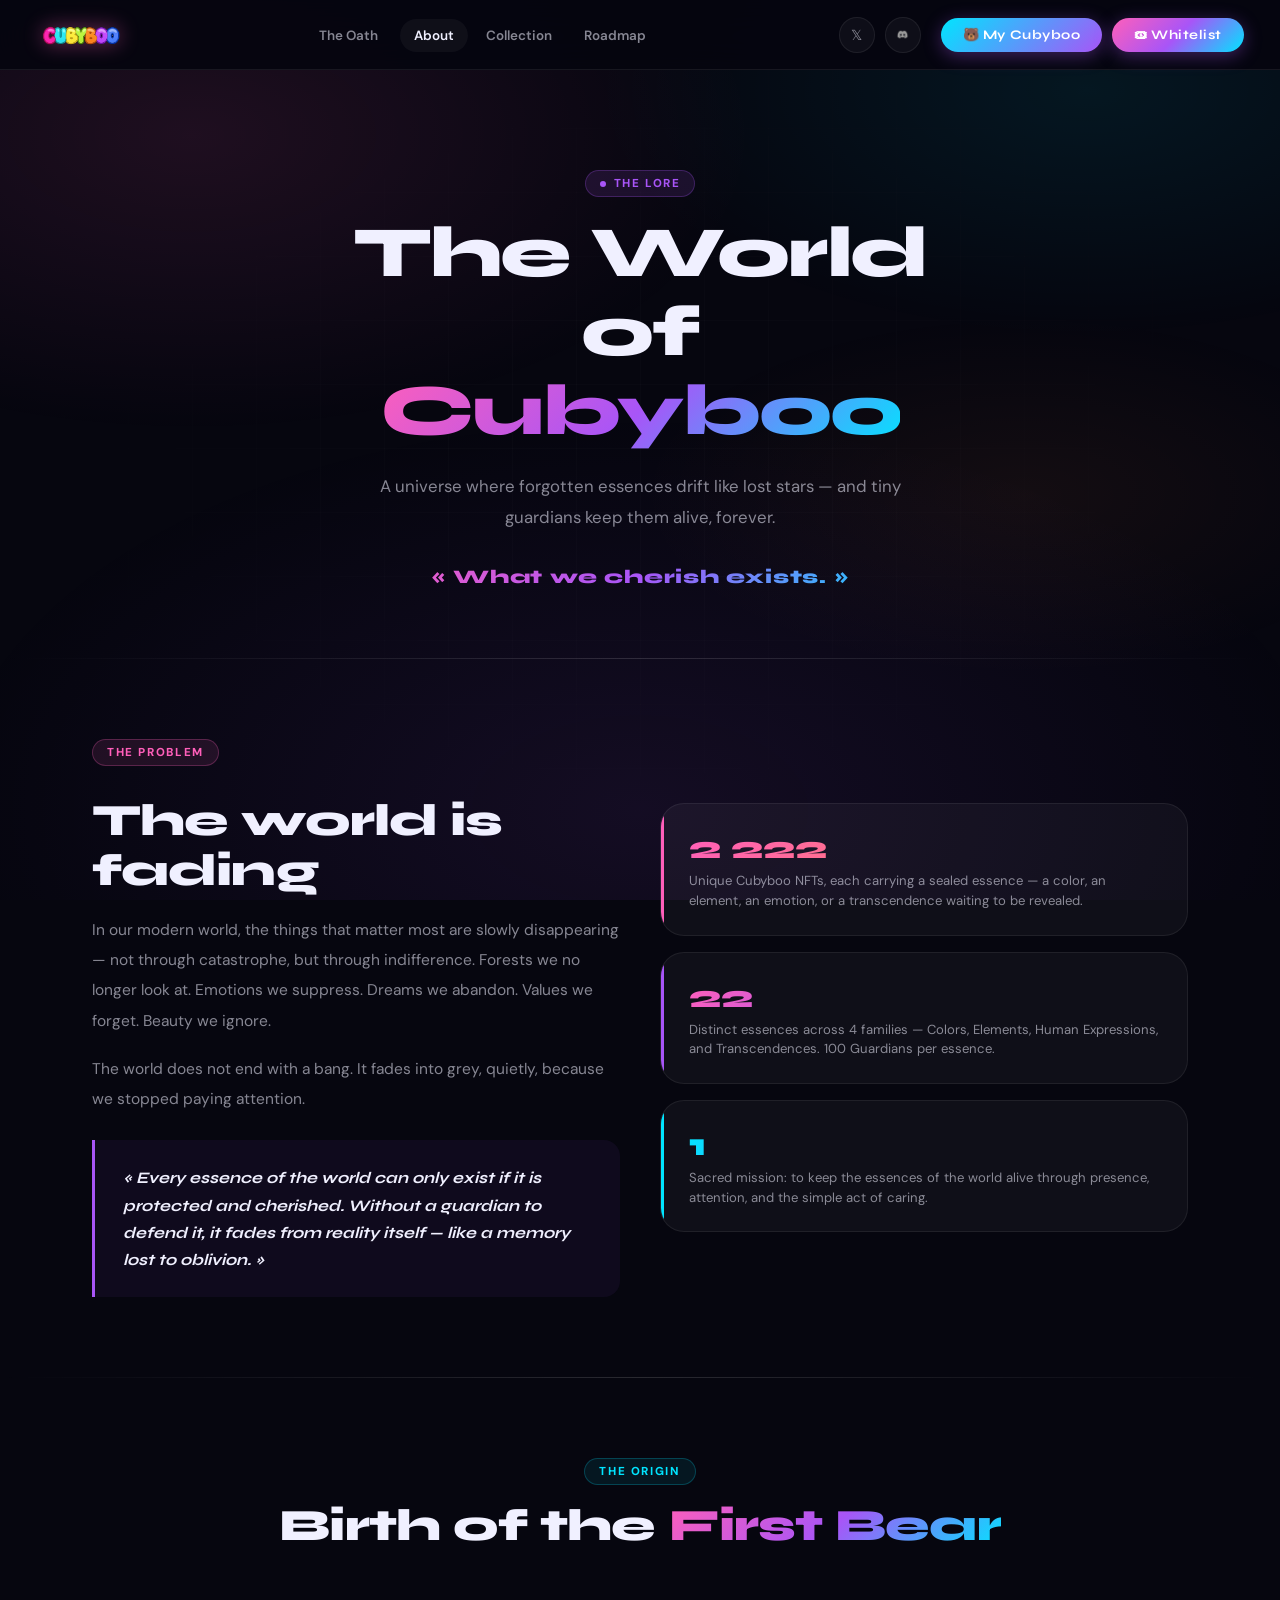
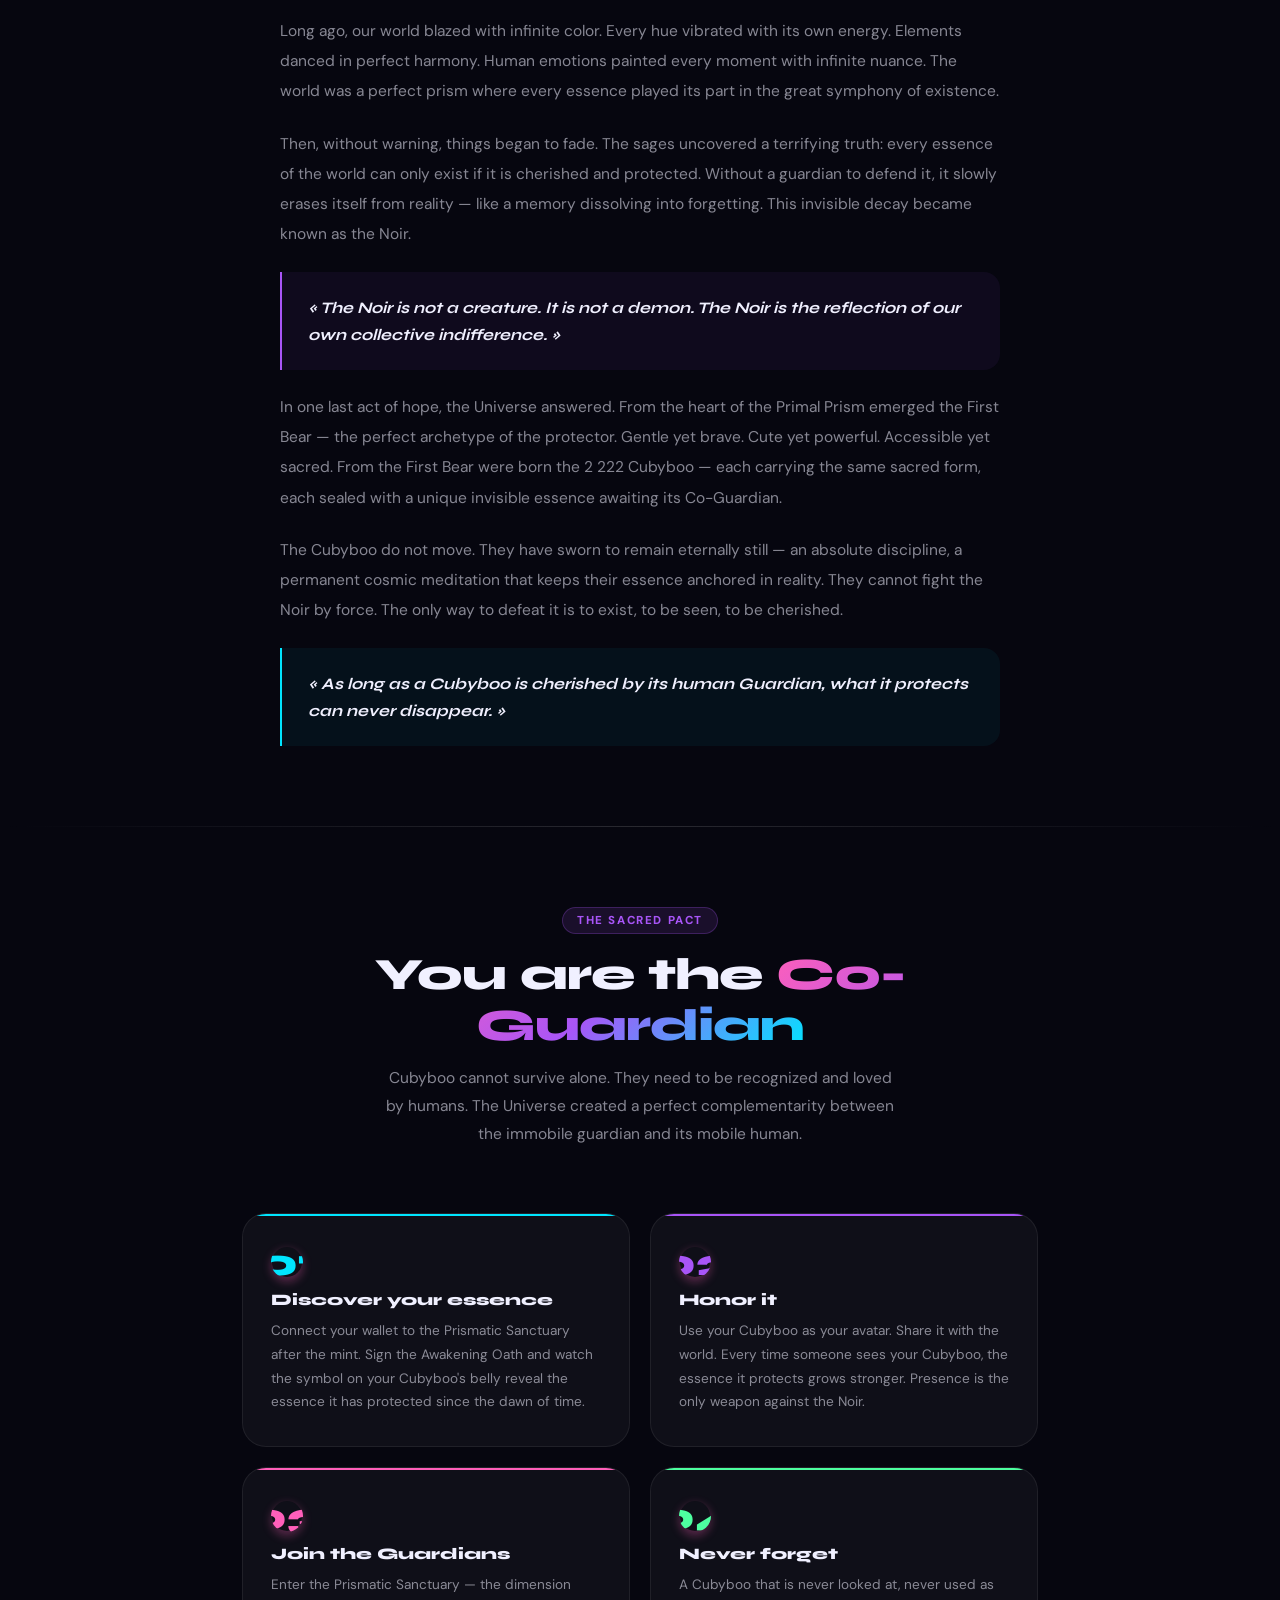
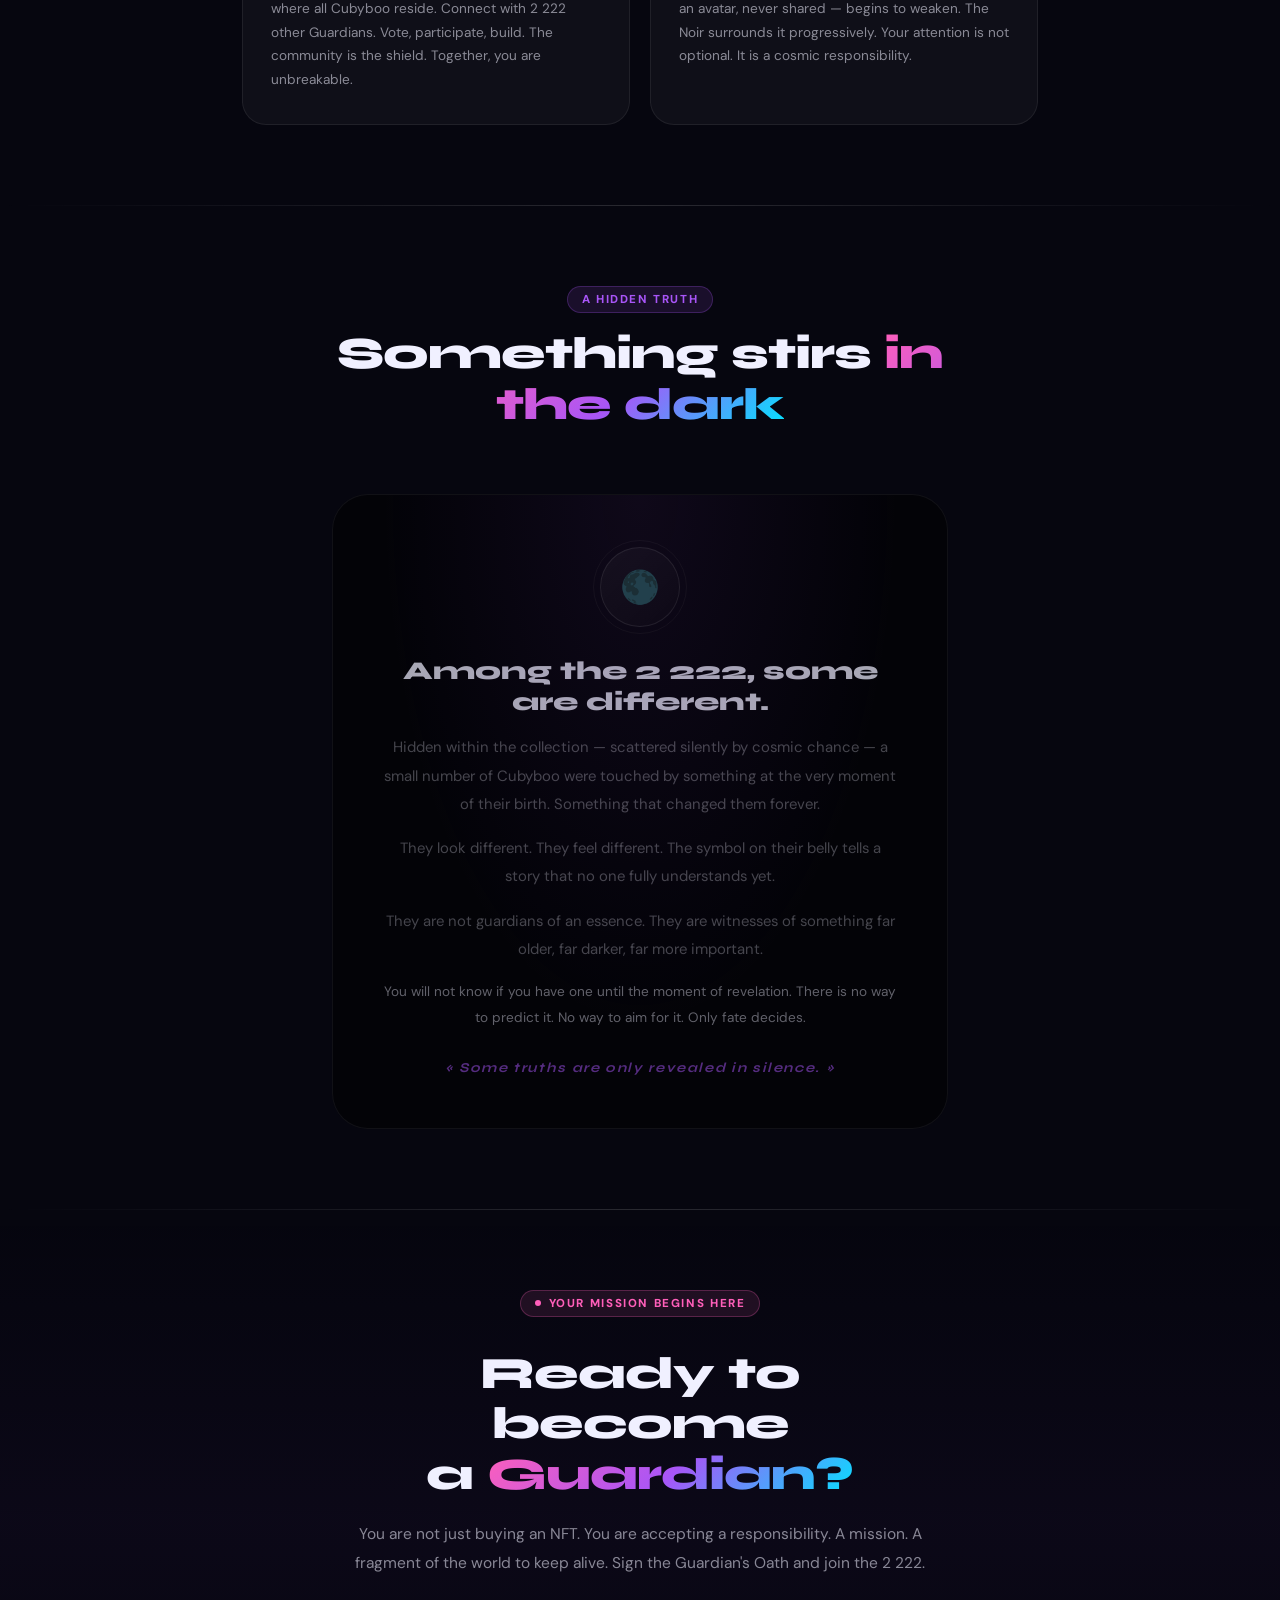
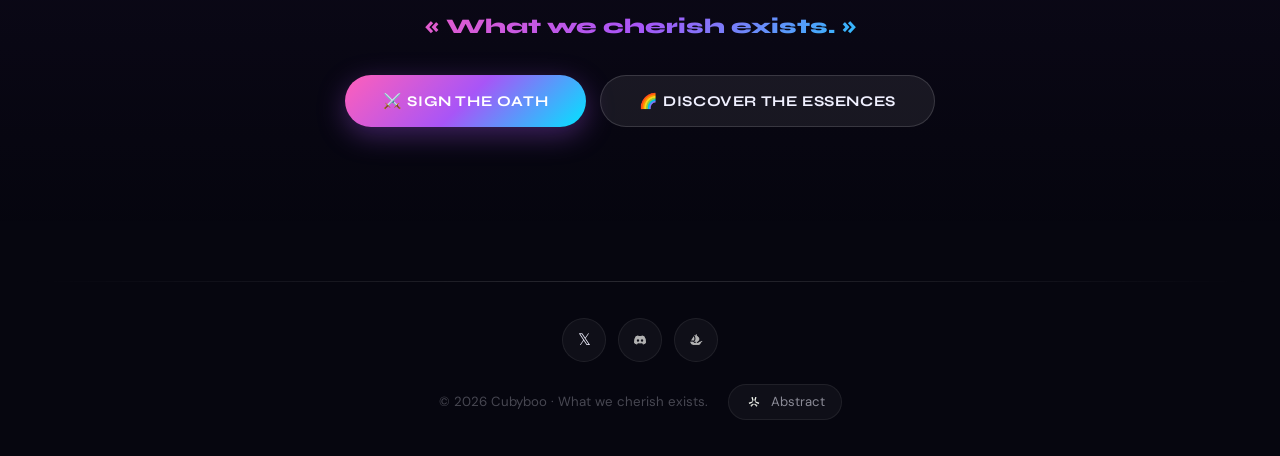
==== commit 8aac3347: "Update about.html" ====
--- a/about.html
+++ b/about.html
@@ -100,9 +100,9 @@
   <section class="lore-hero">
     <div class="container--sm">
       <div class="reveal">
-        <span class="eyebrow eyebrow--purple"><span class="eyebrow-dot"></span> The Lore</span>
-        <h1 class="h-xl">The World of<br><span class="grad-text">Cubyboo</span></h1>
-        <p class="sub">A universe where forgotten essences drift like lost stars — and tiny guardians keep them alive, forever. This is not just a collection. This is a mission.</p>
+        <span class="eyebrow eyebrow--purple"><span class="eyebrow-dot"></span> <span data-i18n="lore_hero_eyebrow">The Lore</span></span>
+        <h1 class="h-xl" data-i18n="lore_hero_title">The World of<br><span class="grad-text">Cubyboo</span></h1>
+        <p class="sub" data-i18n="lore_hero_sub">A universe where forgotten essences drift like lost stars — and tiny guardians keep them alive, forever.</p>
         <div class="hero-tagline">« What we cherish exists. »</div>
       </div>
     </div>
@@ -115,8 +115,8 @@
     <div class="container">
       <div class="vision-grid reveal">
         <div class="vision-text">
-          <span class="eyebrow eyebrow--pink" style="width:fit-content;">The Problem</span>
-          <h2 class="h-lg" style="margin-top:12px;">The world is <span class="grad-text3">fading</span></h2>
+          <span class="eyebrow eyebrow--pink" style="width:fit-content;" data-i18n="lore_problem_eyebrow">The Problem</span>
+          <h2 class="h-lg" style="margin-top:12px;" data-i18n="lore_problem_title">The world is <span class="grad-text3">fading</span></h2>
           <p>In our modern world, the things that matter most are slowly disappearing — not through catastrophe, but through indifference. Forests we no longer look at. Emotions we suppress. Dreams we abandon. Values we forget. Beauty we ignore.</p>
           <p>The world does not end with a bang. It fades into grey, quietly, because we stopped paying attention.</p>
           <div class="vision-quote">
@@ -147,8 +147,8 @@
   <section style="padding:80px 0;">
     <div class="container--md">
       <div class="section-header reveal">
-        <span class="eyebrow eyebrow--cyan">The Origin</span>
-        <h2 class="h-lg" style="margin-top:16px;">Birth of the <span class="grad-text">First Bear</span></h2>
+        <span class="eyebrow eyebrow--cyan" data-i18n="lore_origin_eyebrow">The Origin</span>
+        <h2 class="h-lg" style="margin-top:16px;" data-i18n="lore_origin_title">Birth of the <span class="grad-text">First Bear</span></h2>
       </div>
       <div style="display:flex;flex-direction:column;gap:22px;max-width:720px;margin:40px auto 0;" class="reveal rd-1">
         <p style="font-size:.97rem;color:var(--muted);line-height:1.95;">Long ago, our world blazed with infinite color. Every hue vibrated with its own energy. Elements danced in perfect harmony. Human emotions painted every moment with infinite nuance. The world was a perfect prism where every essence played its part in the great symphony of existence.</p>
@@ -171,8 +171,8 @@
   <section class="guardian-section">
     <div class="container--md">
       <div class="section-header reveal">
-        <span class="eyebrow eyebrow--purple">The Sacred Pact</span>
-        <h2 class="h-lg" style="margin-top:16px;">You are the <span class="grad-text">Co-Guardian</span></h2>
+        <span class="eyebrow eyebrow--purple" data-i18n="lore_guardian_eyebrow">The Sacred Pact</span>
+        <h2 class="h-lg" style="margin-top:16px;" data-i18n="lore_guardian_title">You are the <span class="grad-text">Co-Guardian</span></h2>
         <p style="font-size:.97rem;color:var(--muted);max-width:520px;margin:14px auto 0;line-height:1.8;">Cubyboo cannot survive alone. They need to be recognized and loved by humans. The Universe created a perfect complementarity between the immobile guardian and its mobile human.</p>
       </div>
       <div class="guardian-steps">
@@ -206,17 +206,17 @@
   <section class="noir-section">
     <div class="container--sm">
       <div class="section-header reveal">
-        <span class="eyebrow eyebrow--purple">A Hidden Truth</span>
-        <h2 class="h-lg" style="margin-top:16px;">Something stirs <span class="grad-text">in the dark</span></h2>
+        <span class="eyebrow eyebrow--purple" data-i18n="lore_noir_eyebrow">A Hidden Truth</span>
+        <h2 class="h-lg" style="margin-top:16px;" data-i18n="lore_noir_title">Something stirs <span class="grad-text">in the dark</span></h2>
       </div>
       <div class="noir-card reveal rd-1">
         <div class="noir-orb">🌑</div>
-        <h2>Among the 2 222, some are different.</h2>
+        <h2 data-i18n="lore_noir_h2">Among the 2 222, some are different.</h2>
         <p>Hidden within the collection — scattered silently by cosmic chance — a small number of Cubyboo were touched by something at the very moment of their birth. Something that changed them forever.</p>
         <p>They look different. They feel different. The symbol on their belly tells a story that no one fully understands yet.</p>
         <p>They are not guardians of an essence. They are witnesses of something far older, far darker, far more important.</p>
         <p style="color:rgba(240,240,255,.4);font-size:.85rem;">You will not know if you have one until the moment of revelation. There is no way to predict it. No way to aim for it. Only fate decides.</p>
-        <div class="noir-whisper">« Some truths are only revealed in silence. »</div>
+        <div class="noir-whisper" data-i18n="lore_noir_whisper">« Some truths are only revealed in silence. »</div>
       </div>
     </div>
   </section>
@@ -228,12 +228,12 @@
     <div class="container--sm">
       <div class="mission-box reveal">
         <span class="eyebrow eyebrow--pink" style="display:inline-flex;margin-bottom:16px;"><span class="eyebrow-dot"></span> Your mission begins here</span>
-        <h2 class="h-lg">Ready to become<br>a <span class="grad-text">Guardian?</span></h2>
+        <h2 class="h-lg" data-i18n="lore_mission_title">Ready to become<br>a <span class="grad-text">Guardian?</span></h2>
         <p>You are not just buying an NFT. You are accepting a responsibility. A mission. A fragment of the world to keep alive. Sign the Guardian's Oath and join the 2 222.</p>
-        <span class="mission-quote">« What we cherish exists. »</span>
+        <span class="mission-quote" data-i18n="lore_mission_quote">« What we cherish exists. »</span>
         <div style="display:flex;gap:14px;justify-content:center;flex-wrap:wrap;">
-          <a href="home.html" class="btn btn-primary btn-lg">⚔️ Sign the Oath</a>
-          <a href="collection.html" class="btn btn-secondary btn-lg">🌈 Discover the Essences</a>
+          <a href="home.html" class="btn btn-primary btn-lg" data-i18n="lore_btn1">⚔️ Sign the Oath</a>
+          <a href="collection.html" class="btn btn-secondary btn-lg" data-i18n="lore_btn2">🌈 Discover the Essences</a>
         </div>
       </div>
     </div>
